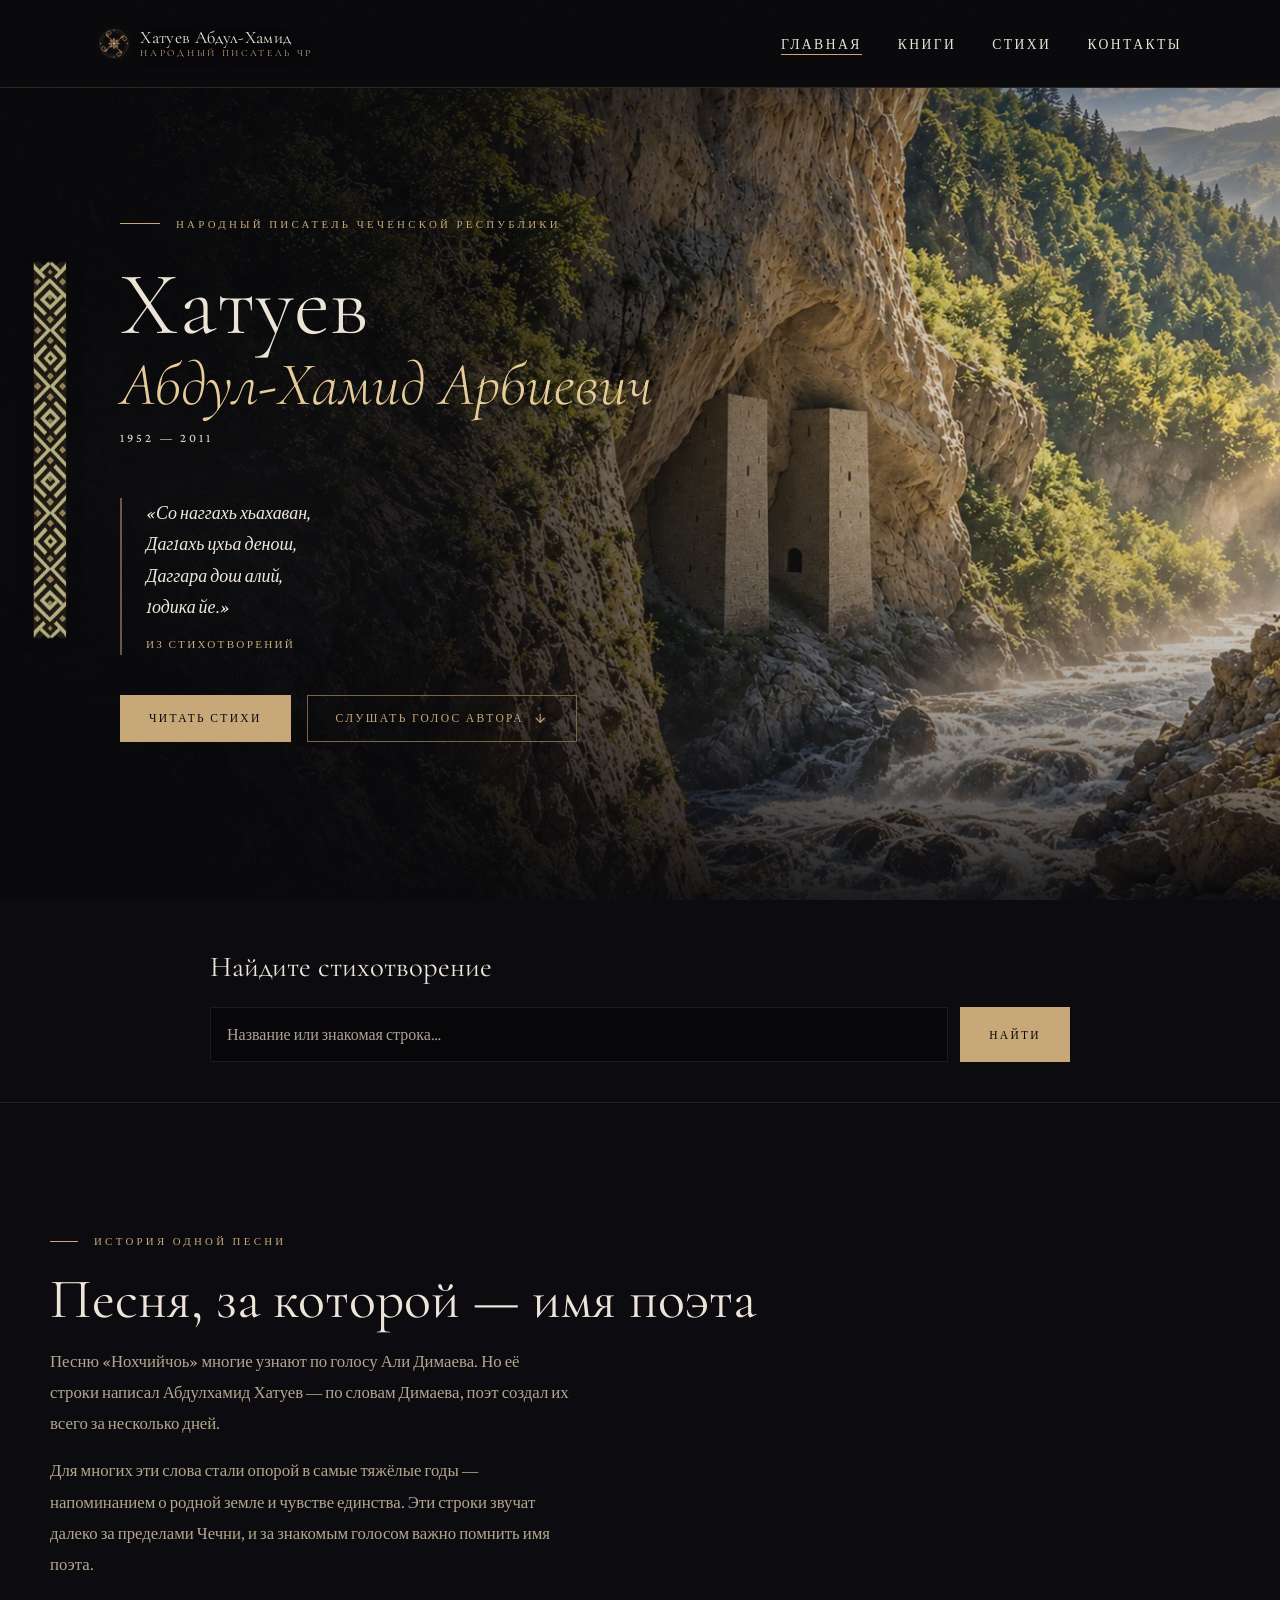
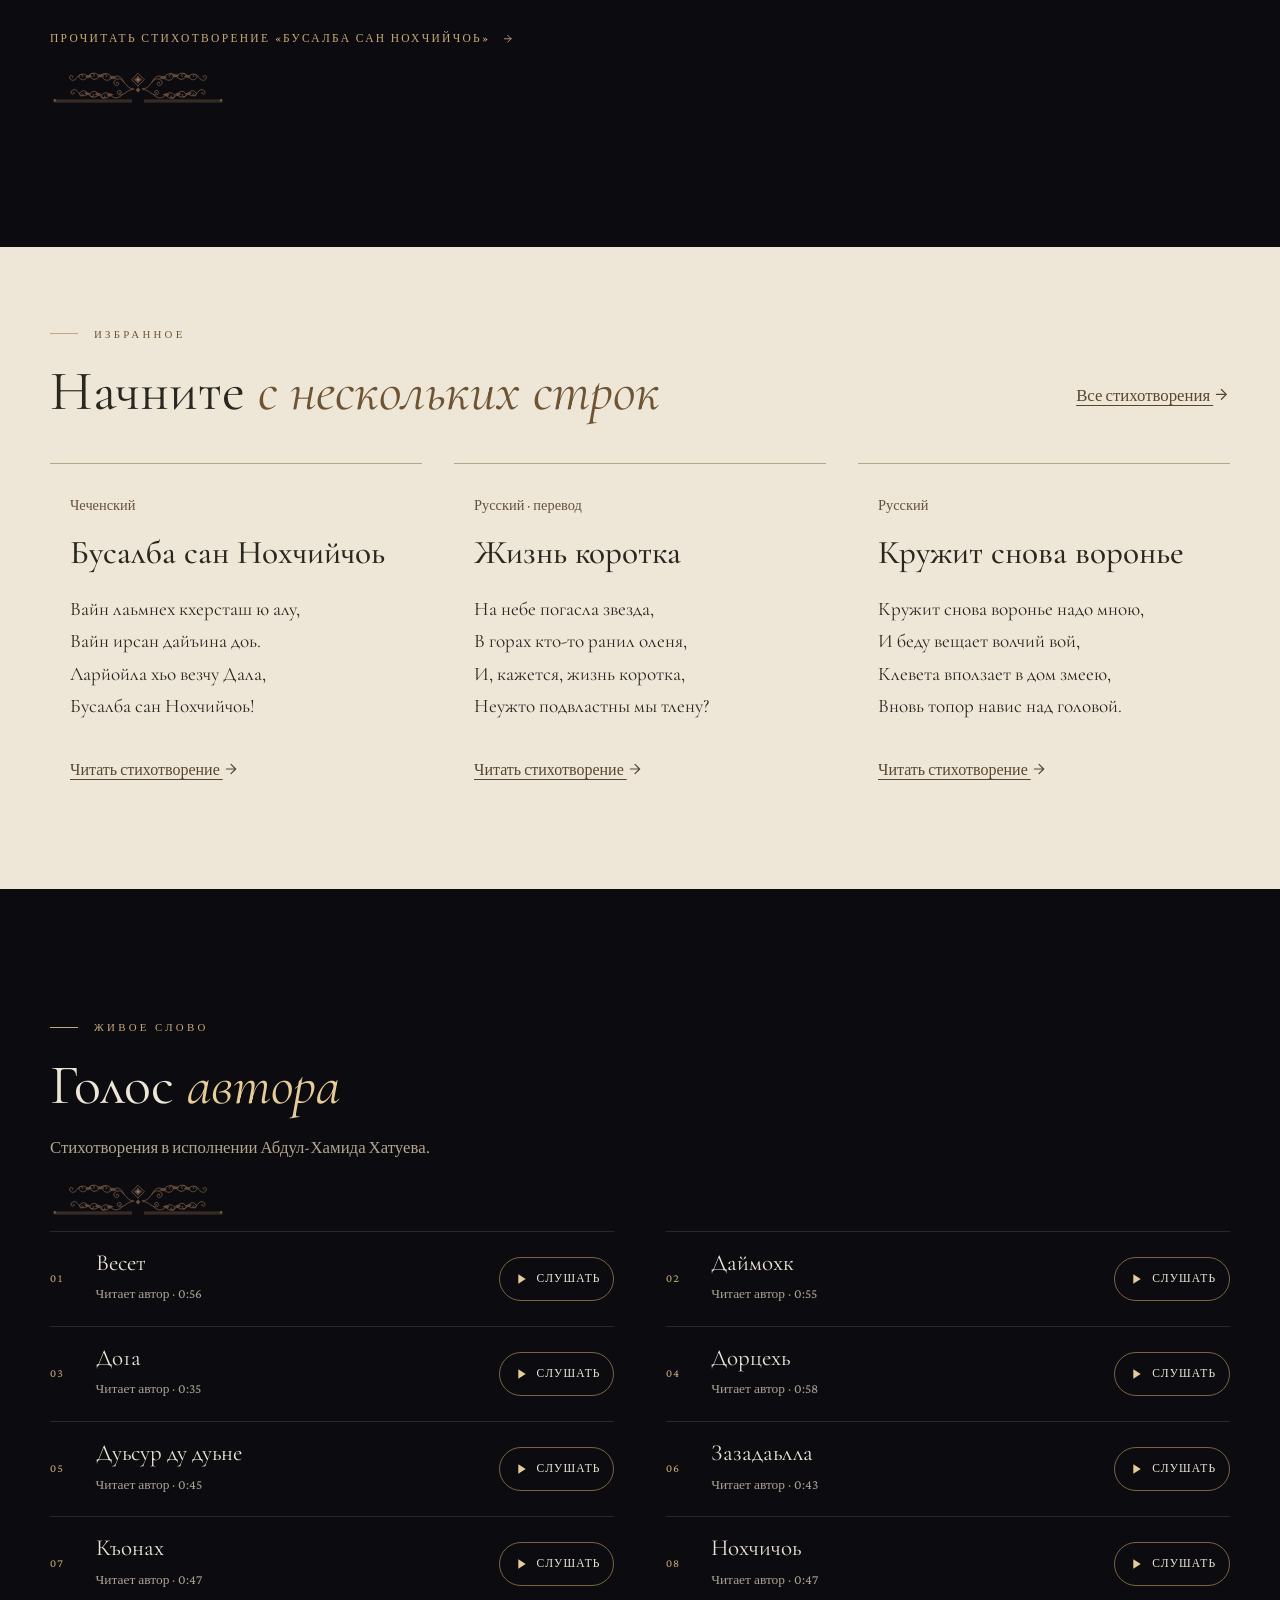
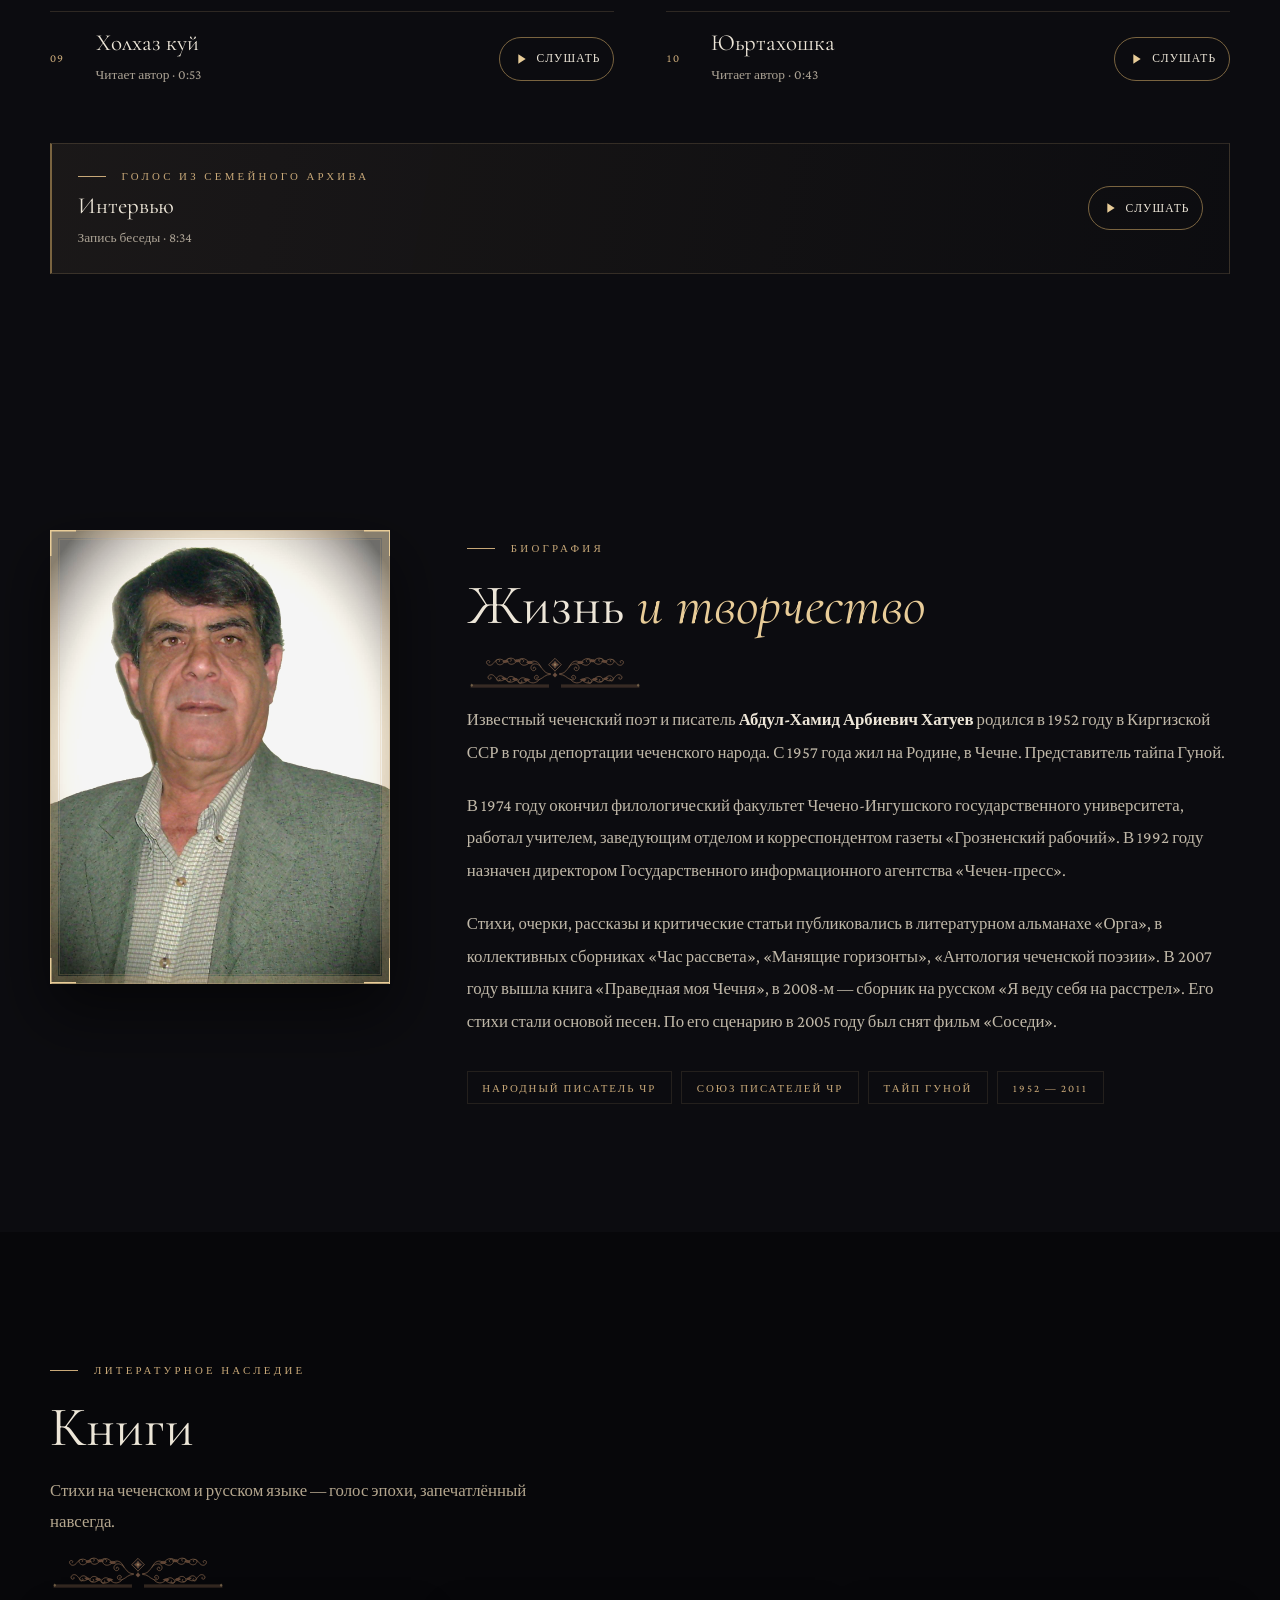
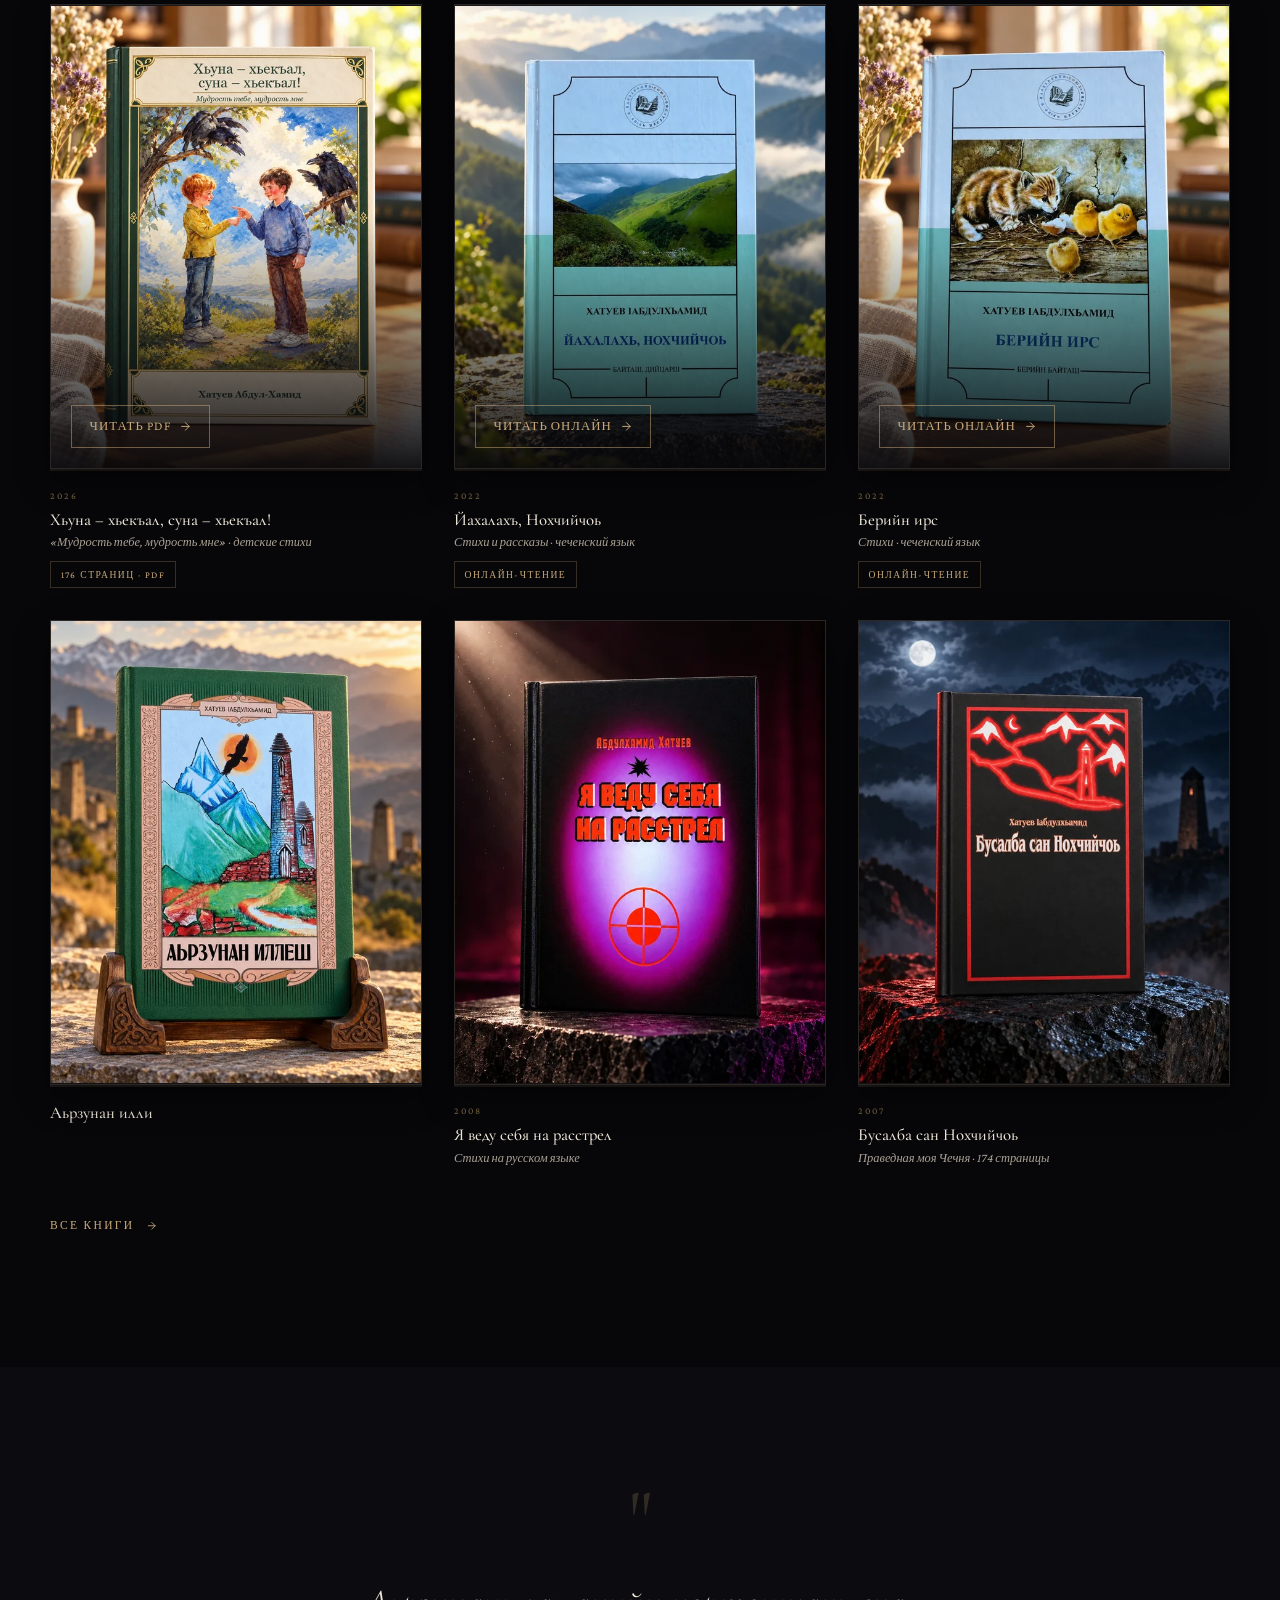
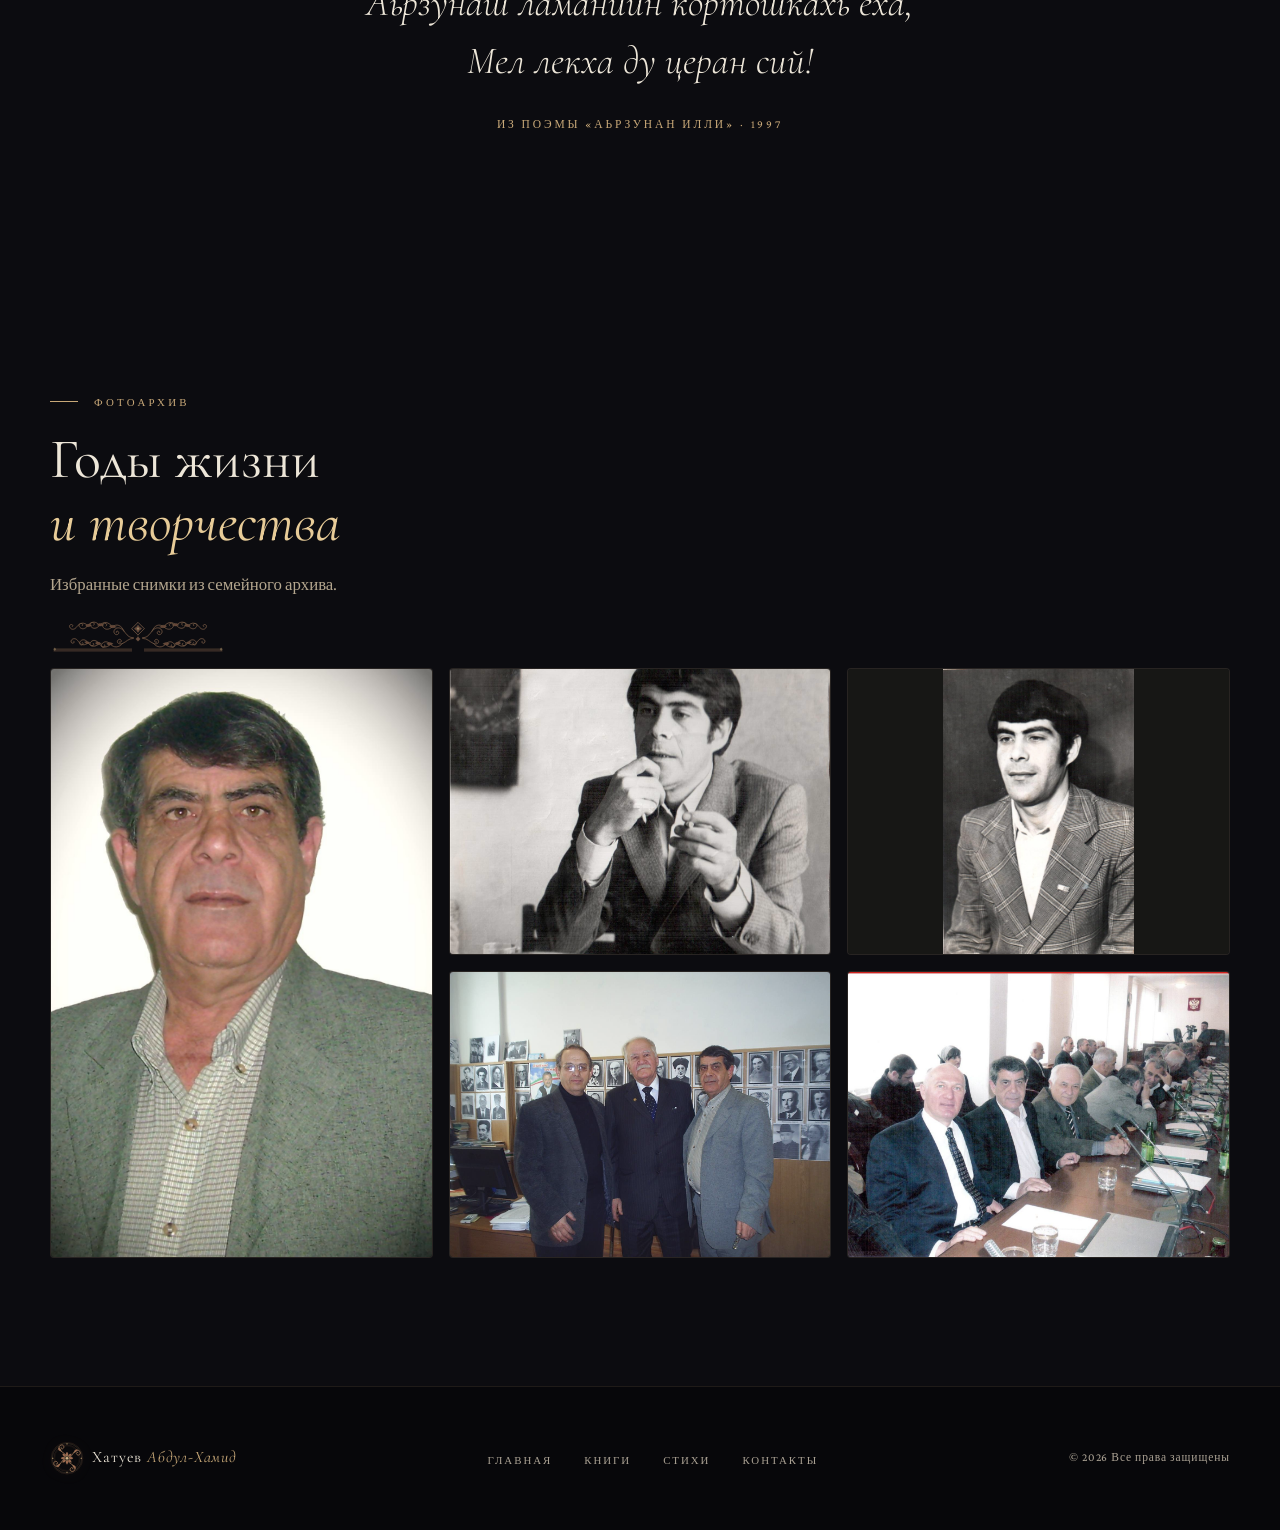
==== index.html @ e6161159 "Increase home ornament height on phones" ====
<!DOCTYPE html>
<html lang="ru">
<head>
  <meta charset="UTF-8">
  <meta name="viewport" content="width=device-width, initial-scale=1.0">
  <script>
    (() => {
      const isIOS = /iPhone|iPad|iPod/.test(navigator.userAgent)
        || (navigator.platform === 'MacIntel' && navigator.maxTouchPoints > 1);
      const isStandalone = navigator.standalone === true
        || window.matchMedia('(display-mode: standalone)').matches;
      document.querySelector('meta[name="viewport"]').setAttribute(
        'content',
        `width=device-width, initial-scale=1.0, viewport-fit=${isIOS && !isStandalone ? 'contain' : 'cover'}`
      );
    })();
  </script>
  <meta name="theme-color" content="#07070A">
  <meta name="apple-mobile-web-app-capable" content="yes">
  <meta name="apple-mobile-web-app-title" content="Хатуев">
  <meta name="apple-mobile-web-app-status-bar-style" content="black-translucent">
  <link rel="manifest" href="manifest.webmanifest">
  <link rel="icon" type="image/png" sizes="192x192" href="images/icons/pwa-book-towers-192.png">
  <link rel="apple-touch-icon" sizes="180x180" href="images/icons/apple-touch-book-towers-180.png">
  <meta name="description" content="Хатуев Абдул-Хамид Арбиевич — Народный писатель Чеченской Республики, поэт, 1952–2011">
  <title>Хатуев Абдул-Хамид Арбиевич — Народный писатель ЧР</title>
  <link rel="preconnect" href="https://fonts.googleapis.com">
  <link rel="preconnect" href="https://fonts.gstatic.com" crossorigin>
  <link href="https://fonts.googleapis.com/css2?family=Cormorant+Garamond:ital,wght@0,300;0,400;0,500;0,600;1,300;1,400;1,500&family=Crimson+Pro:ital,wght@0,400;0,500;0,600;1,400;1,500&display=swap" rel="stylesheet">
  <link rel="stylesheet" href="css/style-v38.css">
  <link rel="preload" as="image" href="images/ushkaloy-hero-photoreal-20261101.webp" fetchpriority="high">
</head>
<body>

  <!-- ═══ NAVIGATION ═══ -->
  <nav class="nav" id="nav">
    <div class="nav__inner">
      <a href="index.html" class="nav__logo">
        <span class="nav__logo-name">Хатуев Абдул-Хамид</span>
        <span class="nav__logo-title">Народный писатель ЧР</span>
      </a>
      <ul class="nav__links">
        <li><a href="index.html" class="active">Главная</a></li>
        <li><a href="knigi.html">Книги</a></li>
        <li><a href="stikhi.html">Стихи</a></li>
        <li><a href="kontakty.html">Контакты</a></li>
      </ul>
      <button class="nav__hamburger" aria-label="Меню" aria-expanded="false" aria-controls="nav-drawer">
        <span></span><span></span><span></span>
      </button>
    </div>
  </nav>

  <!-- Mobile drawer -->
  <div class="nav__drawer" id="nav-drawer" aria-hidden="true" inert>
    <ul>
      <li><a href="index.html">Главная</a></li>
      <li><a href="knigi.html">Книги</a></li>
      <li><a href="stikhi.html">Стихи</a></li>
      <li><a href="kontakty.html">Контакты</a></li>
    </ul>
  </div>

  <!-- ═══ HERO ═══ -->
  <section class="hero">
    <div class="hero__bg" aria-hidden="true">
      <div class="hero-photo"></div>
      <div class="hero-mist hero-mist--far"></div>
      <div class="hero-mist hero-mist--near"></div>
      <div class="hero-glow"></div>
    </div>
    <img class="hero-ornament" src="images/ornaments/chechen-woven-border.webp?v=1" alt="" aria-hidden="true">
    <div class="hero__overlay"></div>
    <div class="hero__content">
      <div class="hero__eyebrow">Народный писатель Чеченской Республики</div>
      <h1 class="hero__name">
        Хатуев<br>
        <span class="hero__name-sub">Абдул-Хамид Арбиевич</span>
      </h1>
      <p class="hero__dates">1952 — 2011</p>
      <blockquote class="hero__quote">
        «Со наггахь хьахаван,<br>
        Даг1ахь цхьа денош,<br>
        Даггара дош алий,<br>
        1одика йе.»
        <span class="hero__quote-attr">Из стихотворений</span>
      </blockquote>
      <div class="hero__cta">
        <a href="stikhi.html" class="btn btn--gold">Читать стихи</a>
        <a href="#voice" class="btn btn--outline">Слушать голос автора
          <svg class="ui-icon ui-icon--arrow-down" viewBox="0 0 24 24" aria-hidden="true" focusable="false"><path d="M12 5v14m-7-7 7 7 7-7"/></svg>
        </a>
      </div>
    </div>
  </section>

  <section class="archive-search" aria-label="Поиск стихотворений">
    <div class="container">
      <label for="home-poem-search">Найдите стихотворение</label>
      <form action="stikhi.html" method="get">
        <input id="home-poem-search" name="q" type="search" placeholder="Название или знакомая строка…" aria-label="Название или строка стихотворения" required>
        <button class="btn btn--gold" type="submit">Найти</button>
      </form>
    </div>
  </section>

  <section class="section section--alt" aria-labelledby="poem-story-heading">
    <div class="container">
      <div class="section-header">
        <div class="eyebrow">История одной песни</div>
        <h2 class="h2" id="poem-story-heading">Песня, за которой — имя поэта</h2>
        <p class="lead">Песню «Нохчийчоь» многие узнают по голосу Али Димаева. Но её строки написал Абдулхамид Хатуев — по словам Димаева, поэт создал их всего за несколько дней.</p>
        <p class="lead">Для многих эти слова стали опорой в самые тяжёлые годы — напоминанием о родной земле и чувстве единства. Эти строки звучат далеко за пределами Чечни, и за знакомым голосом важно помнить имя поэта.</p>
        <a href="stikhi.html#poem-1" class="view-all">Прочитать стихотворение «Бусалба сан Нохчийчоь»
          <svg class="ui-icon ui-icon--arrow" viewBox="0 0 24 24" aria-hidden="true" focusable="false"><path d="M5 12h14m-7-7 7 7-7 7"/></svg>
        </a>
      </div>
    </div>
  </section>

  <section class="selected-poems" aria-labelledby="selected-poems-heading">
    <div class="container">
      <div class="selected-poems__heading">
        <div><div class="eyebrow">Избранное</div><h2 class="h2" id="selected-poems-heading">Начните <em>с нескольких строк</em></h2></div>
        <a href="stikhi.html" class="selected-poems__all">Все стихотворения
          <svg class="ui-icon ui-icon--arrow" viewBox="0 0 24 24" aria-hidden="true" focusable="false"><path d="M5 12h14m-7-7 7 7-7 7"/></svg>
        </a>
      </div>
      <div class="selected-poems__grid">
      <a class="selected-poem" href="stikhi.html#poem-1">
        <span class="selected-poem__language">Чеченский</span>
        <h3>Бусалба сан Нохчийчоь</h3>
        <p>Вайн лаьмнех кхерсташ ю алу,<br>
          Вайн ирсан дайъина доь.<br>
          Ларйойла хьо везчу Дала,<br>
          Бусалба сан Нохчийчоь!</p>
        <span class="selected-poem__read">Читать стихотворение
          <svg class="ui-icon ui-icon--arrow" viewBox="0 0 24 24" aria-hidden="true" focusable="false"><path d="M5 12h14m-7-7 7 7-7 7"/></svg>
        </span>
      </a>
      <a class="selected-poem" href="stikhi.html#poem-25">
        <span class="selected-poem__language">Русский · перевод</span>
        <h3>Жизнь коротка</h3>
        <p>На небе погасла звезда,<br>
          В горах кто-то ранил оленя,<br>
          И, кажется, жизнь коротка,<br>
          Неужто подвластны мы тлену?</p>
        <span class="selected-poem__read">Читать стихотворение
          <svg class="ui-icon ui-icon--arrow" viewBox="0 0 24 24" aria-hidden="true" focusable="false"><path d="M5 12h14m-7-7 7 7-7 7"/></svg>
        </span>
      </a>
      <a class="selected-poem" href="stikhi.html#poem-64">
        <span class="selected-poem__language">Русский</span>
        <h3>Кружит снова воронье</h3>
        <p>Кружит снова воронье надо мною,<br>
          И беду вещает волчий вой,<br>
          Клевета вползает в дом змеею,<br>
          Вновь топор навис над головой.</p>
        <span class="selected-poem__read">Читать стихотворение
          <svg class="ui-icon ui-icon--arrow" viewBox="0 0 24 24" aria-hidden="true" focusable="false"><path d="M5 12h14m-7-7 7 7-7 7"/></svg>
        </span>
      </a>
      </div>
    </div>
  </section>

  <section class="voice-archive section section--alt" id="voice" aria-labelledby="voice-heading">
    <div class="container">
      <div class="section-header voice-archive__heading reveal">
        <div class="eyebrow">Живое слово</div>
        <h2 class="h2" id="voice-heading">Голос <em>автора</em></h2>
        <p class="lead">Стихотворения в исполнении Абдул-Хамида Хатуева.</p>
      </div>

      <ol class="voice-tracks" aria-label="Записи стихотворений">
        <li class="voice-track reveal">
          <span class="voice-track__number" aria-hidden="true">01</span>
          <div class="voice-track__info"><h3>Весет</h3><p>Читает автор · 0:56</p></div>
          <button class="voice-play" type="button" data-voice-play data-audio-src="audio/poems/veset.mp3" data-audio-title="Весет" aria-label="Слушать стихотворение «Весет»" aria-pressed="false"><span class="voice-play__icon" aria-hidden="true"><svg class="voice-play__svg" viewBox="0 0 24 24" focusable="false"><path d="M8 5v14l11-7z"/></svg></span><span class="voice-play__label">Слушать</span></button>
        </li>
        <li class="voice-track reveal">
          <span class="voice-track__number" aria-hidden="true">02</span>
          <div class="voice-track__info"><h3>Даймохк</h3><p>Читает автор · 0:55</p></div>
          <button class="voice-play" type="button" data-voice-play data-audio-src="audio/poems/daymokhk.mp3" data-audio-title="Даймохк" aria-label="Слушать стихотворение «Даймохк»" aria-pressed="false"><span class="voice-play__icon" aria-hidden="true"><svg class="voice-play__svg" viewBox="0 0 24 24" focusable="false"><path d="M8 5v14l11-7z"/></svg></span><span class="voice-play__label">Слушать</span></button>
        </li>
        <li class="voice-track reveal">
          <span class="voice-track__number" aria-hidden="true">03</span>
          <div class="voice-track__info"><h3>До1а</h3><p>Читает автор · 0:35</p></div>
          <button class="voice-play" type="button" data-voice-play data-audio-src="audio/poems/doa.mp3" data-audio-title="До1а" aria-label="Слушать стихотворение «До1а»" aria-pressed="false"><span class="voice-play__icon" aria-hidden="true"><svg class="voice-play__svg" viewBox="0 0 24 24" focusable="false"><path d="M8 5v14l11-7z"/></svg></span><span class="voice-play__label">Слушать</span></button>
        </li>
        <li class="voice-track reveal">
          <span class="voice-track__number" aria-hidden="true">04</span>
          <div class="voice-track__info"><h3>Дорцехь</h3><p>Читает автор · 0:58</p></div>
          <button class="voice-play" type="button" data-voice-play data-audio-src="audio/poems/dortsekh.mp3" data-audio-title="Дорцехь" aria-label="Слушать стихотворение «Дорцехь»" aria-pressed="false"><span class="voice-play__icon" aria-hidden="true"><svg class="voice-play__svg" viewBox="0 0 24 24" focusable="false"><path d="M8 5v14l11-7z"/></svg></span><span class="voice-play__label">Слушать</span></button>
        </li>
        <li class="voice-track reveal">
          <span class="voice-track__number" aria-hidden="true">05</span>
          <div class="voice-track__info"><h3>Дуьсур ду дуьне</h3><p>Читает автор · 0:45</p></div>
          <button class="voice-play" type="button" data-voice-play data-audio-src="audio/poems/dusur-du-dune.mp3" data-audio-title="Дуьсур ду дуьне" aria-label="Слушать стихотворение «Дуьсур ду дуьне»" aria-pressed="false"><span class="voice-play__icon" aria-hidden="true"><svg class="voice-play__svg" viewBox="0 0 24 24" focusable="false"><path d="M8 5v14l11-7z"/></svg></span><span class="voice-play__label">Слушать</span></button>
        </li>
        <li class="voice-track reveal">
          <span class="voice-track__number" aria-hidden="true">06</span>
          <div class="voice-track__info"><h3>Зазадаьлла</h3><p>Читает автор · 0:43</p></div>
          <button class="voice-play" type="button" data-voice-play data-audio-src="audio/poems/zazadalla.mp3" data-audio-title="Зазадаьлла" aria-label="Слушать стихотворение «Зазадаьлла»" aria-pressed="false"><span class="voice-play__icon" aria-hidden="true"><svg class="voice-play__svg" viewBox="0 0 24 24" focusable="false"><path d="M8 5v14l11-7z"/></svg></span><span class="voice-play__label">Слушать</span></button>
        </li>
        <li class="voice-track reveal">
          <span class="voice-track__number" aria-hidden="true">07</span>
          <div class="voice-track__info"><h3>Къонах</h3><p>Читает автор · 0:47</p></div>
          <button class="voice-play" type="button" data-voice-play data-audio-src="audio/poems/konakh.mp3" data-audio-title="Къонах" aria-label="Слушать стихотворение «Къонах»" aria-pressed="false"><span class="voice-play__icon" aria-hidden="true"><svg class="voice-play__svg" viewBox="0 0 24 24" focusable="false"><path d="M8 5v14l11-7z"/></svg></span><span class="voice-play__label">Слушать</span></button>
        </li>
        <li class="voice-track reveal">
          <span class="voice-track__number" aria-hidden="true">08</span>
          <div class="voice-track__info"><h3>Нохчичоь</h3><p>Читает автор · 0:47</p></div>
          <button class="voice-play" type="button" data-voice-play data-audio-src="audio/poems/nokhchicho.mp3" data-audio-title="Нохчичоь" aria-label="Слушать стихотворение «Нохчичоь»" aria-pressed="false"><span class="voice-play__icon" aria-hidden="true"><svg class="voice-play__svg" viewBox="0 0 24 24" focusable="false"><path d="M8 5v14l11-7z"/></svg></span><span class="voice-play__label">Слушать</span></button>
        </li>
        <li class="voice-track reveal">
          <span class="voice-track__number" aria-hidden="true">09</span>
          <div class="voice-track__info"><h3>Холхаз куй</h3><p>Читает автор · 0:53</p></div>
          <button class="voice-play" type="button" data-voice-play data-audio-src="audio/poems/kholkhaz-kuy.mp3" data-audio-title="Холхаз куй" aria-label="Слушать стихотворение «Холхаз куй»" aria-pressed="false"><span class="voice-play__icon" aria-hidden="true"><svg class="voice-play__svg" viewBox="0 0 24 24" focusable="false"><path d="M8 5v14l11-7z"/></svg></span><span class="voice-play__label">Слушать</span></button>
        </li>
        <li class="voice-track reveal">
          <span class="voice-track__number" aria-hidden="true">10</span>
          <div class="voice-track__info"><h3>Юьртахошка</h3><p>Читает автор · 0:43</p></div>
          <button class="voice-play" type="button" data-voice-play data-audio-src="audio/poems/yurtakhoshka.mp3" data-audio-title="Юьртахошка" aria-label="Слушать стихотворение «Юьртахошка»" aria-pressed="false"><span class="voice-play__icon" aria-hidden="true"><svg class="voice-play__svg" viewBox="0 0 24 24" focusable="false"><path d="M8 5v14l11-7z"/></svg></span><span class="voice-play__label">Слушать</span></button>
        </li>
      </ol>

      <article class="voice-interview reveal">
        <div class="voice-interview__copy">
          <div class="eyebrow">Голос из семейного архива</div>
          <h3>Интервью</h3>
          <p>Запись беседы · 8:34</p>
        </div>
        <button class="voice-play" type="button" data-voice-play data-audio-src="audio/interview.mp3" data-audio-title="Интервью" aria-label="Слушать интервью" aria-pressed="false"><span class="voice-play__icon" aria-hidden="true"><svg class="voice-play__svg" viewBox="0 0 24 24" focusable="false"><path d="M8 5v14l11-7z"/></svg></span><span class="voice-play__label">Слушать</span></button>
      </article>
    </div>
  </section>

  <!-- ═══ BIOGRAPHY ═══ -->
  <section class="section section--alt" id="bio">
    <div class="container">
      <div class="bio__grid">

        <!-- Portrait -->
        <div class="bio__portrait-wrap reveal">
          <img
            src="images/portrait-official.jpg?v=5"
            alt="Хатуев Абдул-Хамид Арбиевич"
            class="bio__portrait"
            loading="eager"
          >
          <div class="bio__frame"></div>
        </div>

        <!-- Text -->
        <div class="bio__text-col">
          <div class="section-header reveal">
            <div class="eyebrow">Биография</div>
            <h2 class="h2">Жизнь <em>и творчество</em></h2>
          </div>
          <p class="bio__body reveal">
            Известный чеченский поэт и писатель <strong style="color:var(--cream)">Абдул-Хамид Арбиевич Хатуев</strong> родился в 1952 году в Киргизской ССР в годы депортации чеченского народа. С 1957 года жил на Родине, в Чечне. Представитель тайпа Гуной.
          </p>
          <p class="bio__body reveal">
            В 1974 году окончил филологический факультет Чечено-Ингушского государственного университета, работал учителем, заведующим отделом и корреспондентом газеты «Грозненский рабочий». В 1992 году назначен директором Государственного информационного агентства «Чечен-пресс».
          </p>
          <p class="bio__body reveal">
            Стихи, очерки, рассказы и критические статьи публиковались в литературном альманахе «Орга», в коллективных сборниках «Час рассвета», «Манящие горизонты», «Антология чеченской поэзии». В 2007 году вышла книга «Праведная моя Чечня», в 2008-м — сборник на русском «Я веду себя на расстрел». Его стихи стали основой песен. По его сценарию в 2005 году был снят фильм «Соседи».
          </p>
          <div class="bio__badges reveal">
            <span class="badge">Народный писатель ЧР</span>
            <span class="badge">Союз писателей ЧР</span>
            <span class="badge">Тайп Гуной</span>
            <span class="badge">1952 — 2011</span>
          </div>
</div>

      </div>
    </div>
  </section>

  <!-- ═══ FEATURED BOOKS ═══ -->
  <section class="section" id="books">
    <div class="container">
      <div class="section-header reveal">
        <div class="eyebrow">Литературное наследие</div>
        <h2 class="h2">Книги</h2>
        <p class="lead">Стихи на чеченском и русском языке — голос эпохи, запечатлённый навсегда.</p>
      </div>

      <div class="books-grid books-grid--6">

        <div class="book-card">
          <div class="book-card__cover-wrap">
            <img src="images/covers/mudrost-tebe-mudrost-mne.webp" alt="Обложка книги «Хьуна – хьекъал, суна – хьекъал!» — «Мудрость тебе, мудрость мне»" class="book-card__img" width="600" height="750" loading="lazy" decoding="async">
            <div class="book-card__sheen"></div>
            <div class="book-card__action">
              <a href="files/mudrost-tebe-mudrost-mne-2026.pdf" class="book-card__read" target="_blank" rel="noopener">
                Читать PDF <svg class="ui-icon ui-icon--arrow" viewBox="0 0 24 24" aria-hidden="true" focusable="false"><path d="M5 12h14m-7-7 7 7-7 7"/></svg>
              </a>
            </div>
          </div>
          <div class="book-card__info">
            <div class="book-card__num">2026</div>
            <div class="book-card__title">Хьуна – хьекъал, суна – хьекъал!</div>
            <div class="book-card__sub">«Мудрость тебе, мудрость мне» · детские стихи</div>
            <span class="book-card__status book-card__status--available">176 страниц · PDF</span>
          </div>
        </div>

        <div class="book-card">
          <div class="book-card__cover-wrap">
            <img src="images/covers/yahalah.webp?v=2" alt="Фотография обложки книги «Йахалахъ, Нохчийчоь»" class="book-card__img" width="600" height="750" loading="lazy" decoding="async">
            <div class="book-card__sheen"></div>
            <div class="book-card__action">
              <a href="reader.html?book=1" class="book-card__read">
                Читать онлайн <svg class="ui-icon ui-icon--arrow" viewBox="0 0 24 24" aria-hidden="true" focusable="false"><path d="M5 12h14m-7-7 7 7-7 7"/></svg>
              </a>
            </div>
          </div>
          <div class="book-card__info">
            <div class="book-card__num">2022</div>
            <div class="book-card__title">Йахалахъ, Нохчийчоь</div>
            <div class="book-card__sub">Стихи и рассказы · чеченский язык</div>
            <span class="book-card__status book-card__status--available">Онлайн-чтение</span>
          </div>
        </div>

        <div class="book-card">
          <div class="book-card__cover-wrap">
            <img src="images/covers/beriin.webp?v=2" alt="Фотография обложки книги «Берийн ирс»" class="book-card__img" width="600" height="750" loading="lazy" decoding="async">
            <div class="book-card__sheen"></div>
            <div class="book-card__action">
              <a href="reader.html?book=2" class="book-card__read">
                Читать онлайн <svg class="ui-icon ui-icon--arrow" viewBox="0 0 24 24" aria-hidden="true" focusable="false"><path d="M5 12h14m-7-7 7 7-7 7"/></svg>
              </a>
            </div>
          </div>
          <div class="book-card__info">
            <div class="book-card__num">2022</div>
            <div class="book-card__title">Берийн ирс</div>
            <div class="book-card__sub">Стихи · чеченский язык</div>
            <span class="book-card__status book-card__status--available">Онлайн-чтение</span>
          </div>
        </div>

        <div class="book-card">
          <div class="book-card__cover-wrap">
            <img src="images/covers/arzunan.webp?v=2" alt="Фотография обложки книги «Аьрзунан илли»" class="book-card__img" width="600" height="750" loading="lazy" decoding="async">
            <div class="book-card__sheen"></div>
          </div>
          <div class="book-card__info">
            <div class="book-card__title">Аьрзунан илли</div>
          </div>
        </div>

        <div class="book-card">
          <div class="book-card__cover-wrap">
            <img src="images/covers/rasstrel.webp?v=2" alt="Фотография обложки книги «Я веду себя на расстрел»" class="book-card__img" width="600" height="750" loading="lazy" decoding="async">
            <div class="book-card__sheen"></div>
          </div>
          <div class="book-card__info">
            <div class="book-card__num">2008</div>
            <div class="book-card__title">Я веду себя на расстрел</div>
            <div class="book-card__sub">Стихи на русском языке</div>
          </div>
        </div>

        <div class="book-card">
          <div class="book-card__cover-wrap">
            <img src="images/covers/busulba.webp?v=2" alt="Фотография обложки книги «Бусалба сан Нохчийчоь»" class="book-card__img" width="600" height="750" loading="lazy" decoding="async">
            <div class="book-card__sheen"></div>
          </div>
          <div class="book-card__info">
            <div class="book-card__num">2007</div>
            <div class="book-card__title">Бусалба сан Нохчийчоь</div>
            <div class="book-card__sub">Праведная моя Чечня · 174 страницы</div>
          </div>
        </div>

      </div>

      <a href="knigi.html" class="view-all reveal">Все книги
        <svg class="ui-icon ui-icon--arrow" viewBox="0 0 24 24" aria-hidden="true" focusable="false"><path d="M5 12h14m-7-7 7 7-7 7"/></svg>
      </a>
    </div>
  </section>

  <!-- ═══ PULLQUOTE ═══ -->
  <section class="section--alt">
    <div class="pullquote reveal">
      <span class="pullquote__mark">"</span>
      <blockquote class="pullquote__text">
        Аьрзунаш ламанийн кортошкахь еха,<br>
        Мел лекха ду церан сий!
      </blockquote>
      <div class="pullquote__attr">Из поэмы «Аьрзунан илли» · 1997</div>
    </div>
  </section>

<!-- ═══ PHOTO GALLERY ═══ -->
  <section class="section section--alt" id="gallery">
    <div class="container">
      <div class="section-header reveal">
        <div class="eyebrow">Фотоархив</div>
        <h2 class="h2">Годы жизни<br><em>и творчества</em></h2>
        <p class="lead">Избранные снимки из семейного архива.</p>
      </div>
      <div class="gallery-grid reveal">
        <figure class="gallery-item gallery-item--portrait">
          <img src="images/portrait-official.jpg" alt="Официальный портрет" loading="lazy">
          <figcaption>Официальный портрет</figcaption>
        </figure>
        <figure class="gallery-item">
          <img src="images/portrait-bw.jpg" alt="Молодые годы" loading="lazy">
          <figcaption>Молодые годы</figcaption>
        </figure>
        <figure class="gallery-item gallery-item--uncropped">
          <img src="images/portrait-young.jpg" alt="Ранний период" loading="lazy">
          <figcaption>Начало творческого пути</figcaption>
        </figure>
        <figure class="gallery-item">
          <img src="images/portrait-writers.jpg" alt="Союз писателей" loading="lazy">
          <figcaption>В Союзе писателей</figcaption>
        </figure>
        <figure class="gallery-item">
          <img src="images/portrait-conference.jpg" alt="На официальном мероприятии" loading="lazy">
          <figcaption>Общественная деятельность</figcaption>
        </figure>
      </div>
    </div>
  </section>

  <!-- ═══ FOOTER ═══ -->
  <footer class="footer">
    <div class="footer__inner">
      <div class="footer__logo">
        Хатуев <span>Абдул-Хамид</span>
      </div>
      <ul class="footer__nav">
        <li><a href="index.html">Главная</a></li>
        <li><a href="knigi.html">Книги</a></li>
        <li><a href="stikhi.html">Стихи</a></li>
        <li><a href="kontakty.html">Контакты</a></li>
      </ul>
      <p class="footer__copy">© 2026 Все права защищены</p>
</div>
  </footer>

  <script src="js/main.js?v=21"></script>
  <script src="js/pwa.js?v=1"></script>
</body>
</html>
---- css/style-v38.css ----
@import url('https://fonts.googleapis.com/css2?family=Cormorant+Garamond:ital,wght@0,300;0,400;0,500;0,600;1,300;1,400;1,500&family=Crimson+Pro:ital,wght@0,400;0,500;0,600;1,400;1,500&display=swap');

/* ═══════════════════════════════════════════
   DESIGN TOKENS
═══════════════════════════════════════════ */
:root {
  --bg:            #07070A;
  --bg-surface:    #0C0C10;
  --bg-card:       #111116;
  --bg-hover:      #17171E;
  --gold:          #C8A878;
  --gold-bright:   #E8CC98;
  --gold-dim:      #7A6440;
  --gold-line:     rgba(200,168,120,0.18);
  --cream:         #EDE6D8;
  --text:          #C0B8A8;
  --muted:         #706860;
  --border:        rgba(200,168,120,0.12);
  --ff-display:    'Cormorant Garamond', Georgia, serif;
  --ff-body:       'Crimson Pro', Georgia, serif;
  --ease:          cubic-bezier(0.16, 1, 0.3, 1);
  --nav-h:         88px;
  --safe-top:      0px;
  --nav-total-h:   calc(var(--nav-h) + var(--safe-top));
  --max-w:         1180px;
  --gap-section:   clamp(5rem, 10vw, 9rem);
  --px:            clamp(1.25rem, 5vw, 3rem);
}
@supports (padding-top: constant(safe-area-inset-top)) {
  :root { --safe-top: constant(safe-area-inset-top); }
}
@supports (padding-top: env(safe-area-inset-top)) {
  :root { --safe-top: env(safe-area-inset-top, 0px); }
}

/* ═══════════════════════════════════════════
   RESET & BASE
═══════════════════════════════════════════ */
*, *::before, *::after { box-sizing: border-box; margin: 0; padding: 0; }
html {
  background-color: var(--bg);
  scroll-behavior: smooth;
  scroll-padding-top: var(--nav-total-h);
}
body {
  background: var(--bg);
  color: var(--text);
  font-family: var(--ff-body);
  font-size: clamp(1.05rem, 1.2vw, 1.125rem);
  line-height: 1.85;
  overflow-x: hidden;
  -webkit-font-smoothing: antialiased;
  -moz-osx-font-smoothing: grayscale;
}
html.ios26-safari-scroll-locked {
  height: 100%;
  overflow: hidden;
  background: #000;
}
html.ios26-safari-scroll-locked body {
  height: 100%;
  overflow: hidden;
  overscroll-behavior: none;
  background: #000;
}
.ios26-page-scroll {
  position: fixed;
  inset: 0;
  z-index: 0;
  overflow-x: hidden;
  overflow-y: auto;
  overscroll-behavior-y: contain;
  -webkit-overflow-scrolling: touch;
  background: var(--bg);
}
a { color: inherit; text-decoration: none; }
img { display: block; max-width: 100%; }
button { font-family: inherit; cursor: pointer; background: none; border: none; }

/* Grain overlay */
body::before {
  content: '';
  position: fixed;
  inset: 0;
  z-index: 9998;
  pointer-events: none;
  opacity: 0.04;
  background-image: url("data:image/svg+xml,%3Csvg xmlns='http://www.w3.org/2000/svg' width='200' height='200'%3E%3Cfilter id='n'%3E%3CfeTurbulence type='fractalNoise' baseFrequency='0.9' numOctaves='4' stitchTiles='stitch'/%3E%3C/filter%3E%3Crect width='200' height='200' filter='url(%23n)'/%3E%3C/svg%3E");
}

/* ═══════════════════════════════════════════
   NAVIGATION
═══════════════════════════════════════════ */
.nav {
  position: fixed;
  top: 0; left: 0; right: 0;
  height: var(--nav-total-h);
  padding-top: var(--safe-top);
  z-index: 1000;
  background: var(--bg);
  border-bottom: 1px solid rgba(200,168,120,0.18);
  transition: background 0.5s var(--ease), border-color 0.5s;
}
.nav.scrolled {
  background: var(--bg);
  border-bottom-color: var(--border);
}
.nav__inner {
  max-width: var(--max-w);
  margin: 0 auto;
  padding: 0 var(--px);
  height: 100%;
  display: flex;
  align-items: center;
  justify-content: space-between;
  gap: 2rem;
}
.nav__logo {
  font-family: var(--ff-display);
  font-weight: 400;
  color: var(--cream);
  display: flex;
  flex-direction: column;
  line-height: 1.15;
  letter-spacing: 0.02em;
  text-shadow: 0 1px 12px rgba(0,0,0,0.8);
}
.nav__logo-name { font-size: 1.1rem; }
.nav__logo-title {
  font-size: 0.6rem;
  letter-spacing: 0.28em;
  text-transform: uppercase;
  color: var(--gold);
}
.nav__links {
  display: flex;
  align-items: center;
  gap: 2.25rem;
  list-style: none;
}
.nav__links a {
  font-size: 0.85rem;
  letter-spacing: 0.18em;
  text-transform: uppercase;
  color: var(--cream);
  text-shadow: none;
  transition: color 0.25s;
  position: relative;
  padding-bottom: 3px;
}
.nav__links a::after {
  content: '';
  position: absolute;
  bottom: 0; left: 0; right: 100%;
  height: 1px;
  background: var(--gold);
  transition: right 0.35s var(--ease);
}
.nav__links a:hover,
.nav__links a.active { color: var(--cream); }
.nav__links a:hover::after,
.nav__links a.active::after { right: 0; }

/* Hamburger */
.nav__hamburger {
  display: none;
  flex-direction: column;
  justify-content: center;
  gap: 6px;
  padding: 8px;
  color: var(--cream);
  filter: drop-shadow(0 1px 6px rgba(0,0,0,0.8));
}
.nav__hamburger span {
  display: block;
  width: 22px;
  height: 1px;
  background: currentColor;
  transition: transform 0.35s var(--ease), opacity 0.25s;
  transform-origin: center;
}
.nav__hamburger.open span:nth-child(1) { transform: translateY(7px) rotate(45deg); }
.nav__hamburger.open span:nth-child(2) { opacity: 0; transform: scaleX(0); }
.nav__hamburger.open span:nth-child(3) { transform: translateY(-7px) rotate(-45deg); }

/* Mobile overlay menu */
.nav__drawer {
  position: fixed;
  top: var(--nav-total-h); left: 0; right: 0; bottom: 0;
  background: rgba(7,7,10,0.98);
  backdrop-filter: blur(24px);
  display: flex;
  flex-direction: column;
  justify-content: center;
  padding: 3rem var(--px);
  transform: translateX(100%);
  transition: transform 0.5s var(--ease);
  z-index: 999;
  border-top: 1px solid var(--border);
}
.nav__drawer.open { transform: translateX(0); }
.nav__drawer ul { list-style: none; display: flex; flex-direction: column; gap: 2rem; }
.nav__drawer a {
  font-family: var(--ff-display);
  font-size: clamp(2rem, 8vw, 3rem);
  font-weight: 300;
  color: var(--cream);
  letter-spacing: 0.03em;
  transition: color 0.2s;
  display: inline-block;
}
.nav__drawer a:hover { color: var(--gold); }

/* ═══════════════════════════════════════════
   HERO
═══════════════════════════════════════════ */
.hero {
  position: relative;
  min-height: max(720px, 100svh);
  display: flex;
  align-items: center;
  padding-block: calc(var(--nav-total-h) + 2rem) 4rem;
  overflow: hidden;
  isolation: isolate;
}
.hero__bg {
  position: absolute;
  inset: 0;
  pointer-events: none;
  overflow: hidden;
}
.hero-photo {
  position: absolute;
  inset: -1.5%;
  background: url('../images/ushkaloy-hero-photoreal-20261101.webp') 56% 54% / cover no-repeat;
  transform-origin: 56% 54%;
  animation: hero-photo-arrive 1.6s var(--ease) both;
}
@keyframes hero-photo-arrive {
  from { opacity: .55; transform: scale(1.035); }
  to { opacity: 1; transform: scale(1); }
}
.hero-ornament {
  position: absolute;
  z-index: 1;
  pointer-events: none;
}
.hero-mist {
  position: absolute;
  pointer-events: none;
  filter: blur(28px);
}
.hero-mist--far {
  left: -15%;
  top: 28%;
  width: 70%;
  height: 46%;
  background: radial-gradient(ellipse at 40% 60%, rgba(237,230,216,0.16) 0%, transparent 68%);
  animation: hero-mist-a 24s ease-in-out infinite;
}
.hero-mist--near {
  right: -10%;
  bottom: 8%;
  width: 62%;
  height: 42%;
  background: radial-gradient(ellipse at 60% 70%, rgba(200,168,120,0.14) 0%, transparent 70%);
  animation: hero-mist-b 32s ease-in-out infinite;
}
.hero-glow {
  position: absolute;
  right: 6%;
  top: 22%;
  width: 46%;
  height: 48%;
  background: radial-gradient(ellipse at 70% 40%, rgba(232,204,152,0.14) 0%, transparent 62%);
  animation: hero-glow 18s ease-in-out infinite;
  mix-blend-mode: screen;
}
.hero__overlay {
  position: absolute;
  inset: 0;
  pointer-events: none;
  background:
    linear-gradient(to bottom,
      rgba(7,7,10,0.72) 0%,
      rgba(7,7,10,0.28) 12%,
      transparent 28%),
    linear-gradient(to right,
      rgba(7,7,10,0.96) 0%,
      rgba(7,7,10,0.84) 34%,
      rgba(7,7,10,0.18) 70%,
      rgba(7,7,10,0.04) 100%),
    linear-gradient(to top,
      rgba(7,7,10,0.9) 0%,
      rgba(7,7,10,0.22) 22%,
      transparent 48%);
}

@keyframes hero-mist-a {
  0%, 100% { transform: translate(0, 0); opacity: 0.75; }
  50% { transform: translate(3%, -2%); opacity: .92; }
}
@keyframes hero-mist-b {
  0%, 100% { transform: translate(0, 0); opacity: 0.7; }
  50% { transform: translate(-2.5%, 1.5%); opacity: .9; }
}
@keyframes hero-glow {
  0%, 100% { opacity: 0.7; }
  50% { opacity: 1; }
}

@media (max-width: 860px) {
  .hero__overlay {
    background:
      linear-gradient(to right,
        rgba(7,7,10,0.78) 0%,
        rgba(7,7,10,0.42) 60%,
        rgba(7,7,10,0.12) 100%),
      linear-gradient(to bottom,
        rgba(7,7,10,0.78) 0%,
        rgba(7,7,10,0.3) 14%,
        transparent 32%),
      linear-gradient(to top,
        rgba(7,7,10,0.97) 0%,
        rgba(7,7,10,0.78) 36%,
        rgba(7,7,10,0.16) 62%,
        rgba(7,7,10,0.2) 100%);
  }
}

@media (prefers-reduced-motion: reduce) {
  .hero-photo,
  .hero-mist--far,
  .hero-mist--near,
  .hero-glow,
  .hero__eyebrow,
  .hero__name,
  .hero__dates,
  .hero__quote,
  .hero__cta {
    animation: none !important;
  }
  .hero-photo { opacity: 1; transform: none; }
  .hero__eyebrow, .hero__name, .hero__dates, .hero__quote, .hero__cta { opacity: 1; transform: none; }
}

.hero__content {
  position: relative;
  z-index: 2;
  max-width: 820px;
  margin: 0;
  padding: 0 clamp(1.5rem, 5.2vw, 6.25rem);
  width: 100%;
}
.hero__eyebrow {
  display: flex;
  align-items: center;
  gap: 1rem;
  font-size: 0.68rem;
  letter-spacing: 0.3em;
  text-transform: uppercase;
  color: var(--gold);
  margin-bottom: 1.5rem;
  opacity: 0;
  transform: translateY(20px);
  animation: slideUp 0.9s 0.2s var(--ease) forwards;
}
.hero__eyebrow::before {
  content: '';
  width: 40px;
  height: 1px;
  background: var(--gold);
  flex-shrink: 0;
  transform: scaleX(0);
  transform-origin: left center;
  animation: hero-rule-in .65s .72s var(--ease) forwards;
}
@keyframes hero-rule-in { to { transform: scaleX(1); } }
.hero__name-sub {
  opacity: 0;
  transform: translateY(12px);
  animation: hero-subtitle-in .7s .76s var(--ease) forwards;
}
@keyframes hero-subtitle-in {
  to { opacity: 1; transform: translateY(0); }
}
.hero__name {
  font-family: var(--ff-display);
  font-size: clamp(2.8rem, 7vw, 6.5rem);
  font-weight: 300;
  line-height: 1.06;
  color: var(--cream);
  margin-bottom: 0.6rem;
  opacity: 0;
  transform: translateY(35px);
  animation: slideUp 1.1s 0.4s var(--ease) forwards;
}
.hero__name-sub {
  display: block;
  font-style: italic;
  font-weight: 300;
  color: var(--gold-bright);
  font-size: 0.68em;
}
.hero__dates {
  font-size: 0.78rem;
  letter-spacing: 0.25em;
  color: #f3e6d0;
  margin-bottom: 3rem;
  opacity: 0;
  animation: slideUp 0.9s 0.65s var(--ease) forwards;
}
.hero__quote {
  max-width: 440px;
  border-left: 2px solid rgba(200,168,120,0.5);
  padding-left: 1.5rem;
  font-style: italic;
  font-size: clamp(1rem, 1.4vw, 1.15rem);
  color: #f3eadd;
  line-height: 1.75;
  opacity: 0;
  animation: slideUp 0.9s 0.85s var(--ease) forwards;
}
.hero__quote-attr {
  display: block;
  margin-top: 0.75rem;
  font-style: normal;
  font-size: 0.7rem;
  letter-spacing: 0.2em;
  text-transform: uppercase;
  color: var(--gold);
}
.hero__cta {
  margin-top: 2.5rem;
  display: flex;
  gap: 1rem;
  flex-wrap: wrap;
  opacity: 1;
}
.hero__cta .btn {
  opacity: 0;
  animation: hero-cta-in .7s 1.48s var(--ease) forwards;
}
.hero__cta .btn--outline { animation-delay: 1.62s; }
@keyframes hero-cta-in {
  to { opacity: 1; transform: translateY(0); }
}
.btn {
  display: inline-flex;
  align-items: center;
  gap: 0.6rem;
  padding: 0.75rem 1.75rem;
  font-family: var(--ff-body);
  font-size: 0.72rem;
  letter-spacing: 0.2em;
  text-transform: uppercase;
  transition: all 0.3s var(--ease);
  cursor: pointer;
}
.ui-icon {
  display: inline-block;
  width: 1em;
  height: 1em;
  flex: 0 0 auto;
  vertical-align: -0.15em;
  fill: none;
  stroke: currentColor;
  stroke-width: 1.8;
  stroke-linecap: round;
  stroke-linejoin: round;
}
.ui-icon--arrow-down {
  width: 0.9rem;
  height: 0.9rem;
  transition: transform 0.3s var(--ease);
}
.hero__cta .btn--outline:hover .ui-icon--arrow-down,
.hero__cta .btn--outline:focus-visible .ui-icon--arrow-down {
  transform: translateY(3px);
}
.btn--gold {
  background: var(--gold);
  color: var(--bg);
  border: 1px solid var(--gold);
}
.hero__cta .btn--gold { position: relative; overflow: hidden; }
.hero__cta .btn--gold::after {
  position: absolute;
  inset: -50% auto -50% -42%;
  width: 28%;
  background: linear-gradient(90deg, transparent, rgba(255,255,255,.38), transparent);
  content: '';
  transform: translateX(-180%) skewX(-22deg);
  transition: transform .7s var(--ease);
  pointer-events: none;
}
.hero__cta .btn--gold:hover::after,
.hero__cta .btn--gold:focus-visible::after {
  transform: translateX(650%) skewX(-22deg);
}
.hero__cta .btn:active { transform: translateY(1px) scale(.99); }
.btn--gold:hover {
  background: var(--gold-bright);
  border-color: var(--gold-bright);
}
.btn--outline {
  border: 1px solid var(--gold-dim);
  color: var(--gold);
}
.btn--outline:hover {
  border-color: var(--gold);
  color: var(--cream);
}
.hero__scroll-indicator {
  position: absolute;
  bottom: 2.5rem;
  right: var(--px);
  display: flex;
  flex-direction: column;
  align-items: center;
  gap: 8px;
  opacity: 0;
  animation: fadeIn 1s 1.8s forwards;
}
.hero__scroll-line {
  width: 1px;
  height: 48px;
  background: linear-gradient(to bottom, var(--gold-dim), transparent);
  animation: pulse 2s 2.5s ease-in-out infinite;
}
.hero__scroll-text {
  font-size: 0.58rem;
  letter-spacing: 0.3em;
  text-transform: uppercase;
  color: var(--muted);
  writing-mode: vertical-rl;
}
@media (prefers-reduced-motion: reduce) {
  .hero__eyebrow,
  .hero__eyebrow::before,
  .hero__name,
  .hero__name-sub,
  .hero__dates,
  .hero__quote,
  .hero__cta,
  .hero__cta .btn {
    animation: none !important;
    opacity: 1;
    transform: none;
  }
}
@media (prefers-reduced-motion: reduce) {
  .hero__eyebrow,
  .hero__name,
  .hero__dates,
  .hero__quote,
  .hero__cta {
    animation: none !important;
    opacity: 1;
    transform: none;
  }
}

/* ═══════════════════════════════════════════
   LAYOUT HELPERS
═══════════════════════════════════════════ */
.section { padding: var(--gap-section) var(--px); }
.section--alt { background: var(--bg-surface); }
.container { max-width: var(--max-w); margin: 0 auto; }
.section-header { margin-bottom: clamp(2.5rem, 5vw, 4rem); }
.eyebrow {
  display: flex;
  align-items: center;
  gap: 1rem;
  font-size: 0.68rem;
  letter-spacing: 0.3em;
  text-transform: uppercase;
  color: var(--gold);
  margin-bottom: 1rem;
}
.eyebrow::before {
  content: '';
  width: 28px;
  height: 1px;
  background: var(--gold);
  flex-shrink: 0;
}
.h2 {
  font-family: var(--ff-display);
  font-size: clamp(2.25rem, 4.5vw, 3.5rem);
  font-weight: 400;
  color: var(--cream);
  line-height: 1.12;
}
.h2 em { font-style: italic; color: var(--gold-bright); }
.lead {
  margin-top: 1rem;
  font-size: 1.05rem;
  color: #b4a68e;
  max-width: 520px;
}

/* Gold divider */
.divider {
  width: 60px;
  height: 1px;
  background: var(--gold);
  margin: 2rem 0;
}

/* ═══════════════════════════════════════════
   BIOGRAPHY SECTION
═══════════════════════════════════════════ */
.bio__grid {
  display: grid;
  grid-template-columns: 340px 1fr;
  gap: clamp(3rem, 6vw, 6rem);
  align-items: start;
}
.bio__portrait-wrap {
  position: relative;
  isolation: isolate;
}
.bio__portrait {
  width: 100%;
  aspect-ratio: 3/4;
  object-fit: cover;
  object-position: 50% 10%;
  display: block;
  filter: contrast(1.08) saturate(0.9) brightness(0.96);
  box-shadow: 0 28px 56px rgba(0,0,0,0.55);
}
.bio__frame {
  position: absolute;
  inset: 0;
  border: 1px solid rgba(200,168,120,0.55);
  box-shadow: inset 0 0 0 6px rgba(7,7,10,0.0), inset 0 0 0 7px rgba(200,168,120,0.28);
  pointer-events: none;
  z-index: 1;
}
.bio__frame::before {
  content: '';
  position: absolute;
  inset: 8px;
  border: 1px solid rgba(200,168,120,0.2);
  pointer-events: none;
}
.bio__frame::after {
  content: '';
  position: absolute;
  inset: -1px;
  background:
    linear-gradient(var(--gold-bright), var(--gold-bright)) top left / 26px 1.5px no-repeat,
    linear-gradient(var(--gold-bright), var(--gold-bright)) top left / 1.5px 26px no-repeat,
    linear-gradient(var(--gold-bright), var(--gold-bright)) top right / 26px 1.5px no-repeat,
    linear-gradient(var(--gold-bright), var(--gold-bright)) top right / 1.5px 26px no-repeat,
    linear-gradient(var(--gold-bright), var(--gold-bright)) bottom left / 26px 1.5px no-repeat,
    linear-gradient(var(--gold-bright), var(--gold-bright)) bottom left / 1.5px 26px no-repeat,
    linear-gradient(var(--gold-bright), var(--gold-bright)) bottom right / 26px 1.5px no-repeat,
    linear-gradient(var(--gold-bright), var(--gold-bright)) bottom right / 1.5px 26px no-repeat;
  pointer-events: none;
}
.bio__text-col { padding-top: 0.5rem; }
.bio__body {
  color: var(--text);
  line-height: 1.95;
  margin-bottom: 1.25rem;
}
.bio__badges {
  display: flex;
  flex-wrap: wrap;
  gap: 0.6rem;
  margin-top: 2rem;
}
.badge {
  padding: 0.35rem 0.9rem;
  border: 1px solid var(--border);
  font-size: 0.68rem;
  letter-spacing: 0.18em;
  text-transform: uppercase;
  color: var(--gold);
  white-space: nowrap;
}

/* ═══════════════════════════════════════════
   BOOKS GRID (homepage preview + full page)
═══════════════════════════════════════════ */
.books-grid {
  display: grid;
  grid-template-columns: repeat(auto-fill, minmax(190px, 1fr));
  gap: 2rem;
}
.books-grid--5 {
  grid-template-columns: repeat(5, 1fr);
}
.books-grid--6 {
  grid-template-columns: repeat(3, 1fr);
}
.book-card {
  display: flex;
  flex-direction: column;
}
.book-card__cover-wrap {
  position: relative;
  aspect-ratio: 1122 / 1402;
  overflow: hidden;
  background: var(--bg-card);
  flex-shrink: 0;
  box-shadow:
    0 12px 32px rgba(0,0,0,0.45),
    0 2px 0 rgba(200,168,120,0.12);
  border: 1px solid rgba(200,168,120,0.14);
}
.book-card__img {
  width: 100%;
  height: 100%;
  object-fit: contain;
  object-position: center;
  transition: transform 0.7s var(--ease);
}
.book-card:hover .book-card__img {
  transform: scale(1.03);
}
.book-card__sheen {
  position: absolute;
  inset: 0;
  background: linear-gradient(
    135deg,
    rgba(200,168,120,0.06) 0%,
    transparent 60%
  );
  pointer-events: none;
}
.book-card__action {
  position: absolute;
  inset: 0;
  background: linear-gradient(to top, rgba(7,7,10,0.95) 0%, transparent 55%);
  display: flex;
  align-items: flex-end;
  padding: 1.25rem;
  opacity: 0;
  transition: opacity 0.35s var(--ease);
}
.book-card:hover .book-card__action { opacity: 1; }
.book-card__read {
  display: inline-flex;
  align-items: center;
  gap: 0.5rem;
  padding: 0.55rem 1.1rem;
  border: 1px solid rgba(200,168,120,0.5);
  font-size: 0.65rem;
  letter-spacing: 0.2em;
  text-transform: uppercase;
  color: var(--gold);
  transition: all 0.25s;
  white-space: nowrap;
}
.book-card__read:hover {
  background: var(--gold);
  color: var(--bg);
  border-color: var(--gold);
}
.book-card__info {
  padding: 1.1rem 0 0;
  flex: 1;
}
.book-card__num {
  font-size: 0.6rem;
  letter-spacing: 0.2em;
  color: var(--gold-dim);
  text-transform: uppercase;
  margin-bottom: 0.25rem;
}
.book-card__title {
  font-family: var(--ff-display);
  font-size: 1.05rem;
  font-weight: 500;
  color: var(--cream);
  line-height: 1.3;
  margin-bottom: 0.25rem;
}
.book-card__sub {
  font-size: 0.78rem;
  color: var(--muted);
  font-style: italic;
  line-height: 1.4;
}
.book-card__status {
  display: inline-block;
  margin-top: 0.6rem;
  font-size: 0.6rem;
  letter-spacing: 0.15em;
  text-transform: uppercase;
  color: var(--muted);
  border: 1px solid var(--border);
  padding: 0.2rem 0.6rem;
}
.book-card__status--available {
  color: var(--gold);
  border-color: rgba(200,168,120,0.25);
}

/* View all link */
.view-all {
  display: inline-flex;
  align-items: center;
  gap: 0.75rem;
  margin-top: 3rem;
  font-size: 0.72rem;
  letter-spacing: 0.2em;
  text-transform: uppercase;
  color: var(--gold);
  transition: gap 0.3s var(--ease);
}
.view-all:hover { gap: 1.25rem; }
/* ═══════════════════════════════════════════
   PULLQUOTE / HIGHLIGHT
═══════════════════════════════════════════ */
.pullquote {
  text-align: center;
  max-width: 760px;
  margin: 0 auto;
  padding: var(--gap-section) var(--px);
}
.pullquote__mark {
  font-family: var(--ff-display);
  font-size: 5rem;
  line-height: 0.6;
  color: var(--gold);
  opacity: 0.2;
  margin-bottom: 2rem;
  display: block;
}
.pullquote__text {
  font-family: var(--ff-display);
  font-size: clamp(1.5rem, 3vw, 2.4rem);
  font-weight: 300;
  font-style: italic;
  color: var(--cream);
  line-height: 1.5;
  margin-bottom: 1.5rem;
}
.pullquote__attr {
  font-size: 0.72rem;
  letter-spacing: 0.25em;
  text-transform: uppercase;
  color: var(--gold);
}

/* ═══════════════════════════════════════════
   POEMS PAGE — reading-focused
═══════════════════════════════════════════ */
.poems-layout {
  display: grid;
  grid-template-columns: 220px minmax(0, 1fr);
  gap: clamp(2rem, 4vw, 3.5rem);
  align-items: start;
  max-width: 1100px;
  margin: 0 auto;
}
.poems-toc {
  position: sticky;
  top: calc(var(--nav-total-h) + 1.25rem);
  max-height: calc(100vh - var(--nav-total-h) - 2rem);
  overflow-y: auto;
  padding-right: 0.5rem;
  scrollbar-width: thin;
  scrollbar-color: var(--gold-dim) transparent;
}
.poems-toc__label {
  font-size: 0.62rem;
  letter-spacing: 0.22em;
  text-transform: uppercase;
  color: var(--gold);
  margin-bottom: 1rem;
}
.poems-toc__search {
  position: relative;
  margin-bottom: 0.85rem;
}
.poems-toc__search-input {
  width: 100%;
  padding: 0.5rem 1.75rem 0.5rem 0.7rem;
  font-family: var(--ff-body);
  font-size: 0.82rem;
  color: var(--cream);
  background: rgba(200,168,120,0.06);
  border: 1px solid var(--border);
  border-radius: 2px;
  outline: none;
}
.poems-toc__search-input:focus {
  border-color: rgba(200,168,120,0.45);
}
.poems-toc__search-input::placeholder {
  color: var(--muted);
}
.poems-toc__search-clear {
  position: absolute;
  right: 0.35rem;
  top: 50%;
  transform: translateY(-50%);
  border: none;
  background: transparent;
  color: var(--muted);
  font-size: 1.1rem;
  line-height: 1;
  cursor: pointer;
  padding: 0.25rem;
}
.poems-toc__search-clear:hover {
  color: var(--cream);
}
.poems-toc__empty {
  font-size: 0.78rem;
  color: var(--muted);
  padding: 0.35rem 0.7rem 0.75rem;
}
.poems-filter {
  display: block;
  margin: 1rem 0 .35rem;
  color: #d5c5a8;
  font-size: .76rem;
}
.poems-filter__select {
  width: 100%;
  padding: .65rem .7rem;
  color: var(--cream);
  background: #171916;
  border: 1px solid rgba(200,168,120,.35);
  border-radius: 2px;
  font: inherit;
  font-size: .86rem;
}
.poems-count { margin: .65rem .7rem; color: #c4b69d; font-size: .78rem; }
.poems-toc__snippet { display: block; margin-top: .3rem; color: #c4b69d; font-size: .77rem; line-height: 1.4; }
.poems-toc__snippet[hidden] { display: none; }
.poem-block.is-search-hidden,
.poems-lang-header.is-search-hidden,
.poems-toc__list > li.is-search-hidden {
  display: none !important;
}
.poems-toc__list {
  list-style: none;
  display: flex;
  flex-direction: column;
  gap: 0.15rem;
}
.poems-toc__list a {
  display: block;
  padding: 0.45rem 0.7rem;
  font-size: 0.82rem;
  line-height: 1.35;
  color: var(--muted);
  border-left: 1px solid transparent;
  transition: color 0.2s, border-color 0.2s, background 0.2s;
}
.poems-toc__list a:hover {
  color: var(--cream);
}
.poems-toc__list a.active {
  color: var(--gold-bright);
  border-left-color: var(--gold);
  background: rgba(200,168,120,0.06);
}
.poems-toc__group {
  margin-top: 1.25rem;
  margin-bottom: 0.4rem;
  font-size: 0.58rem;
  letter-spacing: 0.18em;
  text-transform: uppercase;
  color: var(--gold-dim);
  padding-left: 0.7rem;
}
.poems-main {
  min-width: 0;
}
.poems-intro {
  max-width: 540px;
  margin-bottom: clamp(2.5rem, 5vw, 3.5rem);
}
.poems-intro p {
  color: var(--muted);
  font-style: italic;
  line-height: 1.85;
  font-size: 1.05rem;
}
.poems-lang-header {
  margin: 0 0 2.5rem;
  padding-bottom: 1.25rem;
  border-bottom: 1px solid var(--border);
}
.poems-lang-header h3 {
  font-family: var(--ff-display);
  font-size: clamp(1.5rem, 3vw, 1.9rem);
  font-weight: 400;
  color: var(--cream);
}
.poem-block {
  max-width: 42rem;
  margin: 0 0 clamp(3rem, 6vw, 4.5rem);
  padding: clamp(1.75rem, 3vw, 2.5rem) clamp(1.25rem, 3vw, 2.25rem);
  background: #eee7d8;
  color: #29271f;
  border: 1px solid #d4c5aa;
  border-radius: 2px;
  scroll-margin-top: 1.5rem;
}
.poem-block:last-child {
  margin-bottom: 0;
}
.poem-block__header {
  margin-bottom: 2rem;
  text-align: center;
}
.poem-block__num {
  font-size: 0.68rem;
  letter-spacing: 0.28em;
  color: var(--gold);
  text-transform: uppercase;
  margin-bottom: 0.65rem;
}
.poem-block__title {
  font-family: var(--ff-display);
  font-size: clamp(1.75rem, 3.5vw, 2.4rem);
  font-weight: 400;
  color: #252820;
  line-height: 1.25;
  margin-bottom: 0.55rem;
}
.poem-block__year {
  font-size: 0.72rem;
  letter-spacing: 0.16em;
  text-transform: uppercase;
  color: #655c4f;
}
.poem-body {
  text-align: left;
  max-width: 32em;
  margin: 0 auto;
}
.poem-stanza {
  margin: 0 0 1.85rem;
  max-width: none;
  line-height: 1.9;
  font-size: clamp(1.18rem, 1.7vw, 1.35rem);
  font-family: var(--ff-display);
  font-weight: 400;
  color: #29271f;
  letter-spacing: 0.015em;
}
.poem-stanza:last-child {
  margin-bottom: 0;
}
.poem-refrain {
  margin: 0 0 1.85rem;
  max-width: none;
  padding: 1.15rem 1.4rem;
  border-left: 2px solid rgba(200,168,120,0.4);
  border-top: none;
  border-bottom: none;
  font-family: var(--ff-display);
  font-style: italic;
  font-size: clamp(1.1rem, 1.55vw, 1.25rem);
  color: #4a493b;
  line-height: 1.9;
  background: rgba(130,111,75,0.09);
  letter-spacing: 0.015em;
}
.poem-date {
  margin-top: 1.5rem;
  font-size: 0.78rem;
  letter-spacing: 0.12em;
  color: var(--muted);
  font-style: italic;
}
.poem-permalink { display: inline-block; margin-top: .7rem; color: #615339; font-size: .75rem; text-decoration: underline; text-underline-offset: .2em; }
.poem-block__num { color: #765e36; }
:focus-visible { outline: 2px solid #d4ad6e; outline-offset: 4px; }
@media (prefers-reduced-motion: reduce) {
  html { scroll-behavior: auto; }
  .reveal { opacity: 1 !important; transform: none !important; transition: none !important; }
  *, *::before, *::after { animation-duration: .01ms !important; animation-delay: 0s !important; animation-iteration-count: 1 !important; scroll-behavior: auto !important; }
}

@media (max-width: 900px) {
  .poems-layout {
    grid-template-columns: 1fr;
  }
  .poems-toc {
    position: relative;
    top: 0;
    max-height: none;
    margin-bottom: 1.5rem;
    padding-bottom: 1rem;
    border-bottom: 1px solid var(--border);
  }
  .poems-toc__list {
    flex-direction: row;
    flex-wrap: wrap;
    gap: 0.4rem;
    max-height: 36vh;
    overflow-y: auto;
  }
  .poems-toc__list a {
    border-left: none;
    border: 1px solid var(--border);
    padding: 0.4rem 0.75rem;
    font-size: 0.75rem;
    border-radius: 2px;
  }
  .poems-toc__list a.active {
    border-color: rgba(200,168,120,0.45);
    background: rgba(200,168,120,0.08);
  }
  .poems-toc__group {
    width: 100%;
    margin-top: 0.75rem;
    padding-left: 0;
  }
  .poem-block {
    padding: 1.5rem 1rem;
  }
  .poem-stanza,
  .poem-refrain {
    max-width: none;
  }
  .archive-feature { grid-template-columns: 1fr; }
}

/* ═══════════════════════════════════════════
   CONTACTS PAGE
═══════════════════════════════════════════ */
.contacts-intro {
  max-width: 500px;
  margin-bottom: clamp(3rem, 6vw, 5rem);
}
.contacts-grid {
  display: grid;
  grid-template-columns: repeat(auto-fit, minmax(240px, 1fr));
  gap: 3rem 4rem;
  padding-top: 1rem;
}
.contact-item { display: flex; flex-direction: column; gap: 0.5rem; }
.contact-item__label {
  font-size: 0.65rem;
  letter-spacing: 0.3em;
  text-transform: uppercase;
  color: var(--gold);
}
.contact-item__value {
  font-family: var(--ff-display);
  font-size: 1.4rem;
  color: var(--cream);
  line-height: 1.3;
}
.contact-item__value a { transition: color 0.2s; }
.contact-item__value a:hover { color: var(--gold); }
.contact-item__note {
  font-size: 0.78rem;
  color: var(--muted);
}

/* ═══════════════════════════════════════════
   PAGE HERO (inner pages)
═══════════════════════════════════════════ */
.page-hero {
  min-height: 45vh;
  display: flex;
  align-items: flex-end;
  position: relative;
  overflow: hidden;
  padding-bottom: clamp(3rem, 6vw, 5rem);
}
.page-hero__bg {
  position: absolute;
  inset: 0;
  background-size: cover;
  background-position: center;
  filter: brightness(0.3) saturate(0.5);
}
.page-hero__overlay {
  position: absolute;
  inset: 0;
  background: linear-gradient(to top, var(--bg) 0%, rgba(7,7,10,0.6) 100%);
}
.page-hero__content {
  position: relative;
  max-width: var(--max-w);
  margin: 0 auto;
  padding: 0 var(--px);
  width: 100%;
}

/* ═══════════════════════════════════════════
   FOOTER
═══════════════════════════════════════════ */
.footer {
  padding: 3.5rem var(--px);
  border-top: 1px solid var(--border);
}
.footer__inner {
  max-width: var(--max-w);
  margin: 0 auto;
  display: flex;
  justify-content: space-between;
  align-items: center;
  gap: 2rem;
  flex-wrap: wrap;
}
.footer__logo {
  font-family: var(--ff-display);
  font-size: 1rem;
  color: var(--cream);
  letter-spacing: 0.05em;
}
.footer__logo span {
  font-style: italic;
  color: var(--gold);
}
.footer__copy {
  font-size: 0.72rem;
  color: var(--muted);
  letter-spacing: 0.08em;
}
.footer__nav {
  display: flex;
  gap: 2rem;
  list-style: none;
}
.footer__nav a {
  font-size: 0.68rem;
  letter-spacing: 0.18em;
  text-transform: uppercase;
  color: var(--muted);
  transition: color 0.2s;
}
.footer__nav a:hover { color: var(--gold); }

/* ═══════════════════════════════════════════
   PHOTO GALLERY
═══════════════════════════════════════════ */
.gallery-grid {
  display: grid;
  grid-template-columns: repeat(3, 1fr);
  grid-template-rows: auto auto;
  gap: 1rem;
  margin-top: 3rem;
}
.gallery-item {
  position: relative;
  overflow: hidden;
  border-radius: 4px;
  background: var(--bg-card);
  border: 1px solid var(--border);
  aspect-ratio: 4/3;
}
.gallery-item--portrait {
  grid-row: span 2;
  aspect-ratio: auto;
}
.gallery-item img {
  width: 100%;
  height: 100%;
  object-fit: cover;
  transition: transform 0.8s var(--ease), filter 0.5s;
  filter: grayscale(15%);
}
.gallery-item:hover img {
  transform: scale(1.04);
  filter: grayscale(0%);
}
.gallery-item--uncropped img { object-fit: contain; background: #171715; }
.gallery-item--uncropped:hover img { transform: none; }
.gallery-item figcaption {
  position: absolute;
  bottom: 0; left: 0; right: 0;
  padding: 0.6rem 0.9rem;
  background: linear-gradient(transparent, rgba(7,7,10,0.88));
  font-size: 0.72rem;
  letter-spacing: 0.1em;
  text-transform: uppercase;
  color: var(--gold);
  opacity: 0;
  transition: opacity 0.3s;
}
.gallery-item:hover figcaption { opacity: 1; }

@media (max-width: 860px) {
  .gallery-grid {
    display: block;
    columns: 2;
    column-gap: 1rem;
  }
  .gallery-item {
    display: inline-block;
    width: 100%;
    height: auto;
    margin: 0 0 1rem;
    aspect-ratio: auto;
    break-inside: avoid;
    vertical-align: top;
  }
  .gallery-item--portrait { grid-row: auto; aspect-ratio: auto; }
  .gallery-item img {
    height: auto;
    object-fit: contain;
  }
  .gallery-item:hover img { transform: none; }
  .gallery-item figcaption {
    position: static;
    padding: 0.7rem 0.9rem;
    background: none;
    opacity: 1;
  }
}
@media (max-width: 500px) {
  .gallery-grid { columns: 1; }
}

/* ═══════════════════════════════════════════
   ANIMATIONS & SCROLL REVEAL
═══════════════════════════════════════════ */
@keyframes slideUp {
  to { opacity: 1; transform: translateY(0); }
}
@keyframes fadeIn {
  to { opacity: 1; }
}
@keyframes pulse {
  0%, 100% { opacity: 1; transform: scaleY(1); }
  50% { opacity: 0.4; transform: scaleY(0.5); }
}

.reveal {
  opacity: 0;
  transform: translateY(32px);
  transition: opacity 0.9s var(--ease), transform 0.9s var(--ease);
}
.reveal.visible {
  opacity: 1;
  transform: translateY(0);
}
.reveal-d1 { transition-delay: 0.08s; }
.reveal-d2 { transition-delay: 0.16s; }
.reveal-d3 { transition-delay: 0.24s; }
.reveal-d4 { transition-delay: 0.32s; }
.reveal-d5 { transition-delay: 0.42s; }

/* ═══════════════════════════════════════════
   RESPONSIVE BREAKPOINTS
═══════════════════════════════════════════ */
@media (max-width: 1100px) {
  .bio__grid { grid-template-columns: 280px 1fr; gap: 3rem; }
  .books-grid--5 { grid-template-columns: repeat(3, 1fr); }
}
@media (max-width: 860px) {
  :root { --nav-h: 72px; }
  .nav__links { display: none; }
  .nav__hamburger { display: flex; }
  .bio__grid { grid-template-columns: 1fr; }
  .bio__portrait-wrap { max-width: 260px; }
  .books-grid--5 { grid-template-columns: repeat(2, 1fr); }
  .books-grid--6 { grid-template-columns: repeat(2, 1fr); }
}
@media (max-width: 600px) {
  .books-grid,
  .books-grid--5 { grid-template-columns: repeat(2, 1fr); gap: 1.25rem; }
  .books-grid--6 { grid-template-columns: repeat(2, 1fr); gap: 1.25rem; }
  .footer__inner { flex-direction: column; text-align: center; }
  .footer__nav { flex-wrap: wrap; justify-content: center; }
  .contacts-grid { grid-template-columns: 1fr; }
}
@media (max-width: 380px) {
  .books-grid,
  .books-grid--5,
  .books-grid--6 { grid-template-columns: 1fr; }
}
/* Literary archive: clear navigation, compact catalog, comfortable reading. */
:root { --muted: #aba294; }
.poem-date { color: #655c4f; }
.page-books .page-hero, .page-poems .page-hero {
  min-height: 260px;
  padding-bottom: 2rem;
}
.page-books .page-hero + .section, .page-poems .page-hero + .section { padding-top: 2.5rem; }
.page-books .container { max-width: 1000px; }
.page-poems .page-hero .lead { opacity: 1 !important; }
.poems-layout { grid-template-columns: 280px minmax(0, 1fr); }
.poems-toc__label { font-size: .8rem; }
.poems-toc__search-input { min-height: 48px; padding: .7rem 2.8rem .7rem .85rem; font-size: 1rem; }
.poems-toc__search-input::-webkit-search-cancel-button { -webkit-appearance: none; }
.poems-toc__search-clear { width: 44px; height: 44px; right: 2px; color: var(--cream); }
.poems-filter, .poems-count { font-size: .9rem; }
.poems-filter__select { min-height: 44px; font-size: 1rem; }
.poems-index summary { cursor: pointer; padding: .75rem 0; color: var(--cream); font-size: 1rem; }
.poems-toc__list a { color: var(--cream); font-size: 1rem; padding-block: .65rem; }
.poems-toc__snippet { color: var(--muted); font-size: .9rem; }
.poems-toc__group { font-size: .75rem; color: var(--gold); }
.poems-lang-header { margin-bottom: 1.5rem; padding-bottom: .75rem; }
.book-card__action { opacity: 1; }
.book-card__read { font-size: .8rem; letter-spacing: .08em; }
.book-full-card__year { font-size: .8rem; letter-spacing: .12em; }
.archive-search { padding: 2.5rem 0; border-bottom: 1px solid var(--border); background: var(--bg-surface); }
.archive-search .container { max-width: 860px; }
.archive-search label { display: block; margin-bottom: .85rem; font-family: var(--ff-display); color: var(--cream); font-size: 1.8rem; }
.archive-search form { display: flex; gap: .75rem; }
.archive-search input { flex: 1; min-width: 0; min-height: 48px; padding: .75rem 1rem; border: 1px solid var(--border); color: var(--cream); background: var(--bg); font: inherit; font-size: 1rem; }
.archive-search input::placeholder { color: var(--muted); }
@media (max-width: 900px) {
  .poems-layout { grid-template-columns: 1fr; gap: 1rem; }
  .poems-toc { margin-bottom: 0; padding-right: 0; }
  .poems-toc__list { display: block; max-height: 40vh; }
  .poems-toc__list a { font-size: 1rem; border: 0; border-bottom: 1px solid var(--border); }
  .poems-toc__label { display: none; }
  .page-poems .page-hero, .page-books .page-hero { min-height: 210px; padding-bottom: 1.5rem; }
  .page-poems .page-hero + .section, .page-books .page-hero + .section { padding-top: 1.5rem; }
}
@media (max-width: 640px) {
  .hero-photo { background-position: 58% center; }
  .hero-ornament { display: none; }
  .hero { min-height: max(760px, 100svh); padding-top: calc(var(--nav-total-h) + 2rem); padding-bottom: 4rem; }
  .hero__content { padding: 0 1.5rem; }
  .archive-search form { flex-wrap: wrap; }
  .archive-search input { flex-basis: 100%; }
  .archive-search .btn { width: 100%; }
  .book-full-card { gap: 1.5rem; padding: 2rem 0; }
}
@media (max-width: 900px) {
  .page-poems .poems-lang-header .eyebrow { display: none; }
  .page-poems .poems-lang-header { margin-bottom: 1rem; padding-bottom: .5rem; }
  .page-poems .poem-block__header { margin-bottom: 1.25rem; }
}
.reading-tools { display: flex; align-items: center; flex-wrap: wrap; gap: .5rem; margin-bottom: 1.5rem; color: var(--muted); font-size: .95rem; }
.reading-tools button { min-width: 44px; min-height: 44px; background: var(--bg-card); color: var(--cream); border: 1px solid var(--border); font: inherit; cursor: pointer; }
.reading-tools button:disabled { opacity: .4; cursor: default; }
.reading-tools output { min-width: 3rem; text-align: center; }
.poem-stanza { font-size: calc(clamp(1.18rem, 1.7vw, 1.35rem) * var(--reading-scale, 1)); }
.poem-refrain { font-size: calc(clamp(1.1rem, 1.55vw, 1.25rem) * var(--reading-scale, 1)); }
.poems-toc mark { background: #e8cc98; color: #25231f; padding: .05em .08em; border-radius: 2px; }
.poems-toc__empty { font-size: 1rem; line-height: 1.5; padding-inline: 0; }
.selected-poems { background: #eee7d8; color: #29271f; padding: clamp(3rem, 6vw, 5rem) 0; }
.selected-poems__heading { display: flex; align-items: end; justify-content: space-between; gap: 2rem; margin-bottom: 2.5rem; }
.selected-poems .h2 { color: #29271f; max-width: 650px; }
.selected-poems .h2 em { color: #6f5433; }
.selected-poems .eyebrow { color: #6f5433; }
.selected-poems__all { flex-shrink: 0; color: #59462e; text-decoration: underline; text-underline-offset: .25em; padding-block: .75rem; }
.selected-poems__grid { display: grid; grid-template-columns: repeat(3, minmax(0, 1fr)); gap: 2rem; }
.selected-poem { display: flex; flex-direction: column; padding: 1.75rem 1.25rem; border-top: 1px solid #b6a68a; color: #29271f; }
.selected-poem__language { color: #66523c; font-size: .9rem; margin-bottom: 1rem; }
.selected-poem h3 { font-family: var(--ff-display); font-size: clamp(1.65rem, 2.6vw, 2.1rem); font-weight: 500; line-height: 1.15; margin-bottom: 1.25rem; }
.selected-poem p { font-family: var(--ff-display); font-size: 1.2rem; line-height: 1.7; margin-bottom: 2rem; }
.selected-poem__read { margin-top: auto; font-size: 1rem; color: #59462e; text-decoration: underline; text-underline-offset: .25em; }
.selected-poem:hover h3 { color: #6f5433; }
.page-contacts .page-hero { min-height: 260px; padding-bottom: 2rem; }
.page-contacts .page-hero + .section { padding-top: 2.5rem; }
@media (max-width: 900px) {
  .selected-poems__grid { grid-template-columns: 1fr; gap: 0; }
  .selected-poems__heading { display: block; margin-bottom: 1.5rem; }
  .selected-poems__all { display: inline-block; margin-top: 1rem; }
  .selected-poem p { margin-bottom: 1.25rem; }
  .page-contacts .page-hero { min-height: 210px; padding-bottom: 1.5rem; }
}

/* Author recordings */
.voice-archive { position: relative; overflow: hidden; scroll-margin-top: 1rem; }
.voice-archive__heading { max-width: 760px; margin-bottom: clamp(2rem, 4vw, 3rem); }
.voice-tracks { display: grid; grid-template-columns: repeat(2, minmax(0, 1fr)); column-gap: clamp(1.5rem, 4vw, 4rem); margin: 0; padding: 0; list-style: none; }
.voice-track { display: grid; grid-template-columns: 2rem minmax(0, 1fr) auto; align-items: center; gap: .85rem; min-width: 0; padding: 1.15rem 0; border-top: 1px solid var(--gold-line); }
.voice-track__number { color: var(--gold); font-size: .72rem; letter-spacing: .12em; font-variant-numeric: tabular-nums; }
.voice-track__info { min-width: 0; }
.voice-track__info h3, .voice-interview__copy h3 { margin: 0; color: var(--cream); font-family: var(--ff-display); font-size: clamp(1.25rem, 1.8vw, 1.65rem); font-weight: 400; line-height: 1.2; }
.voice-track__info p, .voice-interview__copy p { margin: .3rem 0 0; color: var(--muted); font-size: .84rem; }
.voice-play { display: inline-flex; align-items: center; justify-content: center; gap: .5rem; min-width: 108px; min-height: 44px; padding: .55rem .8rem; border: 1px solid var(--gold-dim); border-radius: 999px; background: transparent; color: var(--cream); font: inherit; font-size: .72rem; letter-spacing: .1em; text-transform: uppercase; cursor: pointer; transition: background-color .22s ease, color .22s ease, border-color .22s ease, transform .22s ease; }
.voice-play__icon { display: inline-grid; width: 1rem; height: 1rem; flex: 0 0 1rem; place-items: center; color: var(--gold-bright); }
.voice-play__svg { display: block; width: 1rem; height: 1rem; fill: currentColor; }
.voice-play:hover, .voice-play.is-playing { border-color: var(--gold); background: var(--gold); color: #17140f; }
.voice-play:hover .voice-play__icon, .voice-play.is-playing .voice-play__icon { color: currentColor; }
.voice-play:focus-visible, .voice-player__close:focus-visible { outline: 2px solid var(--gold-bright); outline-offset: 3px; }
.voice-play--poem { margin-top: .9rem; border-color: #a98a5b; color: #3d3426; }
.voice-play--poem .voice-play__icon { color: #765e36; }
.voice-play--poem:hover, .voice-play--poem.is-playing { background: #c8a878; color: #17140f; }
.voice-interview { display: grid; grid-template-columns: minmax(0, 1fr) auto; align-items: center; gap: 1.5rem; margin-top: 2.3rem; padding: 1.4rem 1.6rem; border: 1px solid var(--gold-line); border-left: 2px solid var(--gold-dim); background: linear-gradient(100deg, rgba(200,168,120,.08), rgba(12,12,16,.12)); }
.voice-interview .eyebrow { margin-bottom: .45rem; }
.voice-player { position: fixed; z-index: 1200; right: 1.25rem; bottom: 1.1rem; left: 1.25rem; display: grid; grid-template-columns: minmax(150px, .8fr) minmax(260px, 1.5fr) 2.75rem; align-items: center; gap: 1rem; width: min(940px, calc(100vw - 2.5rem)); margin-inline: auto; padding: .75rem 1rem; border: 1px solid rgba(200,168,120,.42); background: rgba(12,12,16,.96); box-shadow: 0 16px 48px rgba(0,0,0,.38); backdrop-filter: blur(16px); }
.voice-player[hidden] { display: none; }
.voice-player.is-entering { animation: voice-dock-in .32s var(--ease) both; }
.voice-player__track { display: grid; gap: .12rem; min-width: 0; }
.voice-player__eyebrow { color: var(--gold); font-size: .62rem; letter-spacing: .18em; text-transform: uppercase; }
.voice-player__title { overflow: hidden; color: var(--cream); font-family: var(--ff-display); font-size: 1.1rem; font-weight: 400; text-overflow: ellipsis; white-space: nowrap; }
.voice-player__status { color: var(--muted); font-size: .75rem; }
.voice-player audio { display: block; width: 100%; min-width: 0; height: 40px; }
.voice-player__close { display: grid; width: 40px; height: 40px; place-items: center; border: 1px solid var(--border); background: transparent; color: var(--cream); font: inherit; font-size: 1.5rem; line-height: 1; cursor: pointer; }
.voice-player__close:hover { border-color: var(--gold-dim); color: var(--gold-bright); }
body.has-voice-player { padding-bottom: 6.5rem; }
@keyframes voice-dock-in { from { opacity: 0; transform: translateY(14px); } to { opacity: 1; transform: translateY(0); } }
@media (max-width: 900px) {
  .voice-tracks { grid-template-columns: 1fr; }
}
@media (max-width: 640px) {
  .voice-track { grid-template-columns: 1.6rem minmax(0, 1fr) auto; gap: .65rem; }
  .voice-track__info h3 { font-size: 1.25rem; }
  .voice-track .voice-play, .voice-interview .voice-play { min-width: 96px; padding-inline: .6rem; }
  .voice-interview { grid-template-columns: 1fr auto; gap: .8rem; padding: 1.15rem; }
  .voice-player { right: .55rem; bottom: .55rem; left: .55rem; grid-template-columns: minmax(0, 1fr) 2.5rem; gap: .5rem .75rem; width: auto; padding: .65rem .75rem; }
  .voice-player__track { grid-column: 1; grid-row: 1; }
  .voice-player audio { grid-column: 1 / -1; grid-row: 2; }
  .voice-player__close { grid-column: 2; grid-row: 1; width: 40px; height: 40px; }
  body.has-voice-player { padding-bottom: 8.5rem; }
}
@media (prefers-reduced-motion: reduce) {
  .voice-play { transition: none; }
  .voice-player.is-entering { animation: none; }
}


/* ═══════════════════════════════════════════
   FAMILY-REFERENCE CHECHEN ORNAMENT SYSTEM
═══════════════════════════════════════════ */
.nav__logo,
.footer__logo {
  position: relative;
  padding-left: 2.65rem;
}
.nav__logo::before,
.footer__logo::before {
  content: '';
  position: absolute;
  left: 0;
  top: 50%;
  width: 2.05rem;
  aspect-ratio: 1;
  background: url('../images/ornaments/chechen-rosette.svg?v=2') center / contain no-repeat;
  transform: translateY(-50%);
  transition: transform .65s var(--ease), filter .65s var(--ease);
  filter: drop-shadow(0 1px 8px rgba(200,168,120,.12));
}
.nav__logo:hover::before,
.nav__logo:focus-visible::before {
  transform: translateY(-50%) rotate(22.5deg);
  filter: drop-shadow(0 0 9px rgba(200,168,120,.38));
}
.footer__logo::before { width: 2.1rem; }

.section-header {
  position: relative;
  margin-bottom: clamp(4.2rem, 5vw, 4.6rem);
}
.section-header::after {
  content: '';
  position: absolute;
  left: 0;
  bottom: -3.2rem;
  width: min(11rem, 48vw);
  aspect-ratio: 16 / 3;
  background: url('../images/ornaments/chechen-scroll-divider.svg?v=2') left center / contain no-repeat;
  --ornament-opacity: .62;
  opacity: var(--ornament-opacity);
  transform-origin: left center;
}
.section-header.reveal::after,
.poems-lang-header.reveal::after {
  clip-path: inset(0 100% 0 0);
  opacity: .1;
}
.section-header.reveal.visible::after,
.poems-lang-header.reveal.visible::after {
  animation: chechen-ornament-unfurl .95s var(--ease) .2s both;
}
.divider {
  width: min(11rem, 48vw);
  aspect-ratio: 16 / 3;
  background: url('../images/ornaments/chechen-scroll-divider.svg?v=2') left center / contain no-repeat;
  opacity: .62;
}
.page-hero::after {
  content: '';
  position: absolute;
  z-index: 0;
  top: 52%;
  right: clamp(1rem, 9vw, 9rem);
  width: clamp(10rem, 22vw, 19rem);
  aspect-ratio: 1;
  background: url('../images/ornaments/chechen-rosette.svg?v=2') center / contain no-repeat;
  --ornament-opacity: .14;
  opacity: var(--ornament-opacity);
  pointer-events: none;
  transform: translateY(-50%);
  animation: chechen-ornament-arrive 1.2s var(--ease) .25s both;
}
.page-hero__content { z-index: 1; }
.hero-ornament {
  --ornament-opacity: .82;
  top: 50%;
  bottom: auto;
  left: clamp(1rem, 2.5vw, 2.5rem);
  width: clamp(1.7rem, 2.8vw, 2.3rem);
  height: auto;
  object-fit: contain;
  opacity: var(--ornament-opacity);
  filter: grayscale(1) sepia(1) saturate(1.4) brightness(.85) drop-shadow(0 1px 10px rgba(0,0,0,.2));
  transform: translateY(-50%) scaleY(1.08);
  animation: chechen-ornament-arrive 1.25s var(--ease) .32s both;
}
.hero__content {
  max-width: 900px;
  padding-left: clamp(7.5rem, 7.5vw, 9rem);
}
@media (min-width: 641px) and (max-width: 900px) {
  .hero-ornament {
    left: clamp(.75rem, 2vw, 1.25rem);
    width: clamp(1.4rem, 3vw, 1.8rem);
  }
  .hero__content {
    max-width: none;
    padding-left: clamp(5.25rem, 12vw, 7.5rem);
    padding-right: clamp(1.25rem, 4vw, 2rem);
  }
}
@keyframes chechen-ornament-unfurl {
  from { clip-path: inset(0 100% 0 0); opacity: .1; }
  to { clip-path: inset(0); opacity: var(--ornament-opacity, .62); }
}
@keyframes chechen-ornament-arrive {
  from { opacity: 0; }
  to { opacity: var(--ornament-opacity, .66); }
}
@media (max-width: 640px) {
  .hero-ornament {
    display: block;
    --ornament-opacity: .78;
    top: calc(var(--nav-total-h) + 1.5rem);
    left: .25rem;
    width: clamp(1rem, 5vw, 1.2rem);
    transform: scaleY(1.16);
    transform-origin: top center;
  }
  .page-hero::after { right: -2.75rem; width: 12rem; --ornament-opacity: .11; }
}
.poems-lang-header {
  position: relative;
  --ornament-opacity: .48;
  margin-bottom: 3.2rem;
  border-bottom: 0;
}
.poems-lang-header::after {
  content: '';
  position: absolute;
  left: 0;
  bottom: -2.4rem;
  width: min(11rem, 48vw);
  aspect-ratio: 16 / 3;
  background: url('../images/ornaments/chechen-scroll-divider.svg?v=2') left center / contain no-repeat;
  opacity: var(--ornament-opacity);
}
@media (max-width: 900px) {
  .page-poems .poems-lang-header::after {
    bottom: -2rem;
    width: min(9rem, 48vw);
  }
  .page-poems .poems-lang-header {
    margin-bottom: 3rem;
  }
}
.book-full-card {
  position: relative;
}
.book-full-card:not(:last-child)::after {
  content: '';
  position: absolute;
  z-index: 1;
  bottom: -.66rem;
  left: 50%;
  width: min(8.5rem, 30vw);
  aspect-ratio: 16 / 3;
  background: url('../images/ornaments/chechen-scroll-divider.svg?v=2') center / contain no-repeat;
  opacity: .4;
  transform: translateX(-50%);
  pointer-events: none;
}
@media (prefers-reduced-motion: reduce) {
  .nav__logo::before,
  .footer__logo::before { transition: none; }
  .section-header::after,
  .poems-lang-header::after,
  .hero-ornament,
  .page-hero::after { animation: none; clip-path: none; }
  .section-header.reveal::after { opacity: .62; }
  .poems-lang-header.reveal::after { opacity: .48; }
}
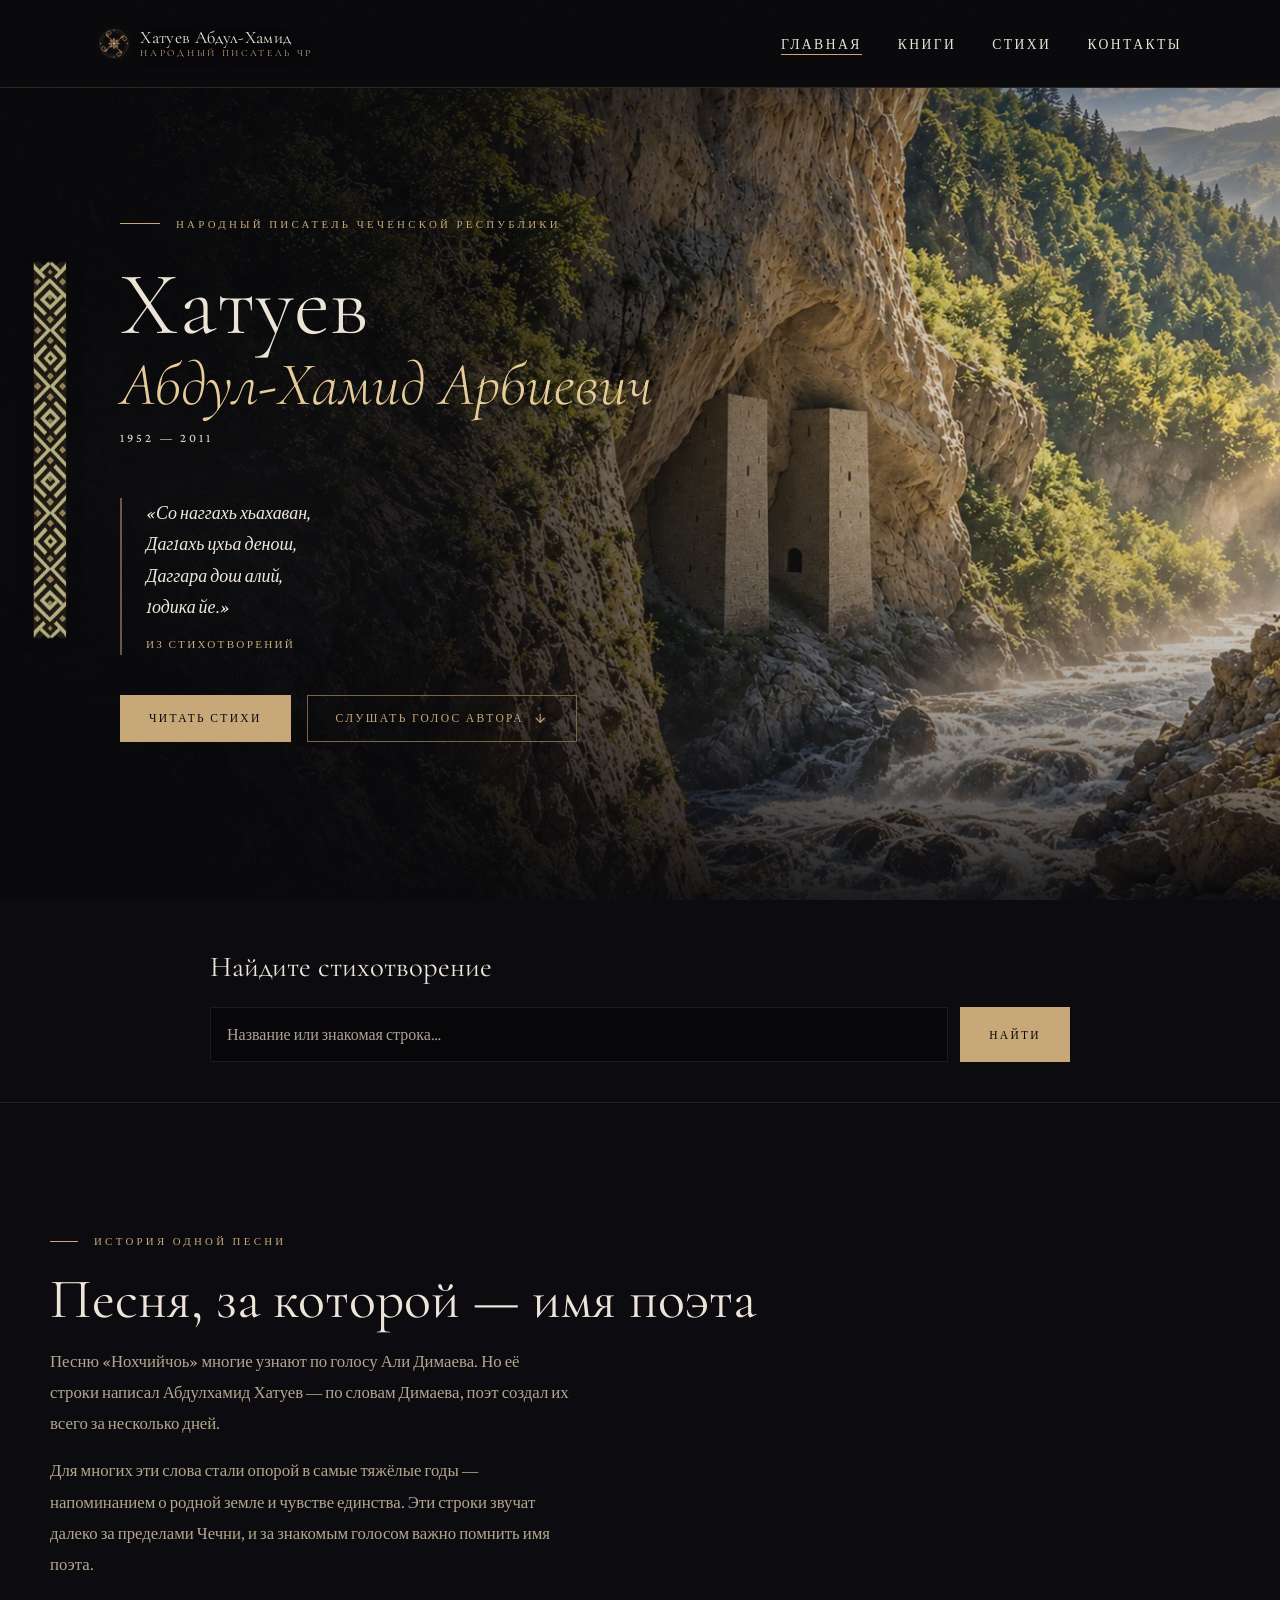
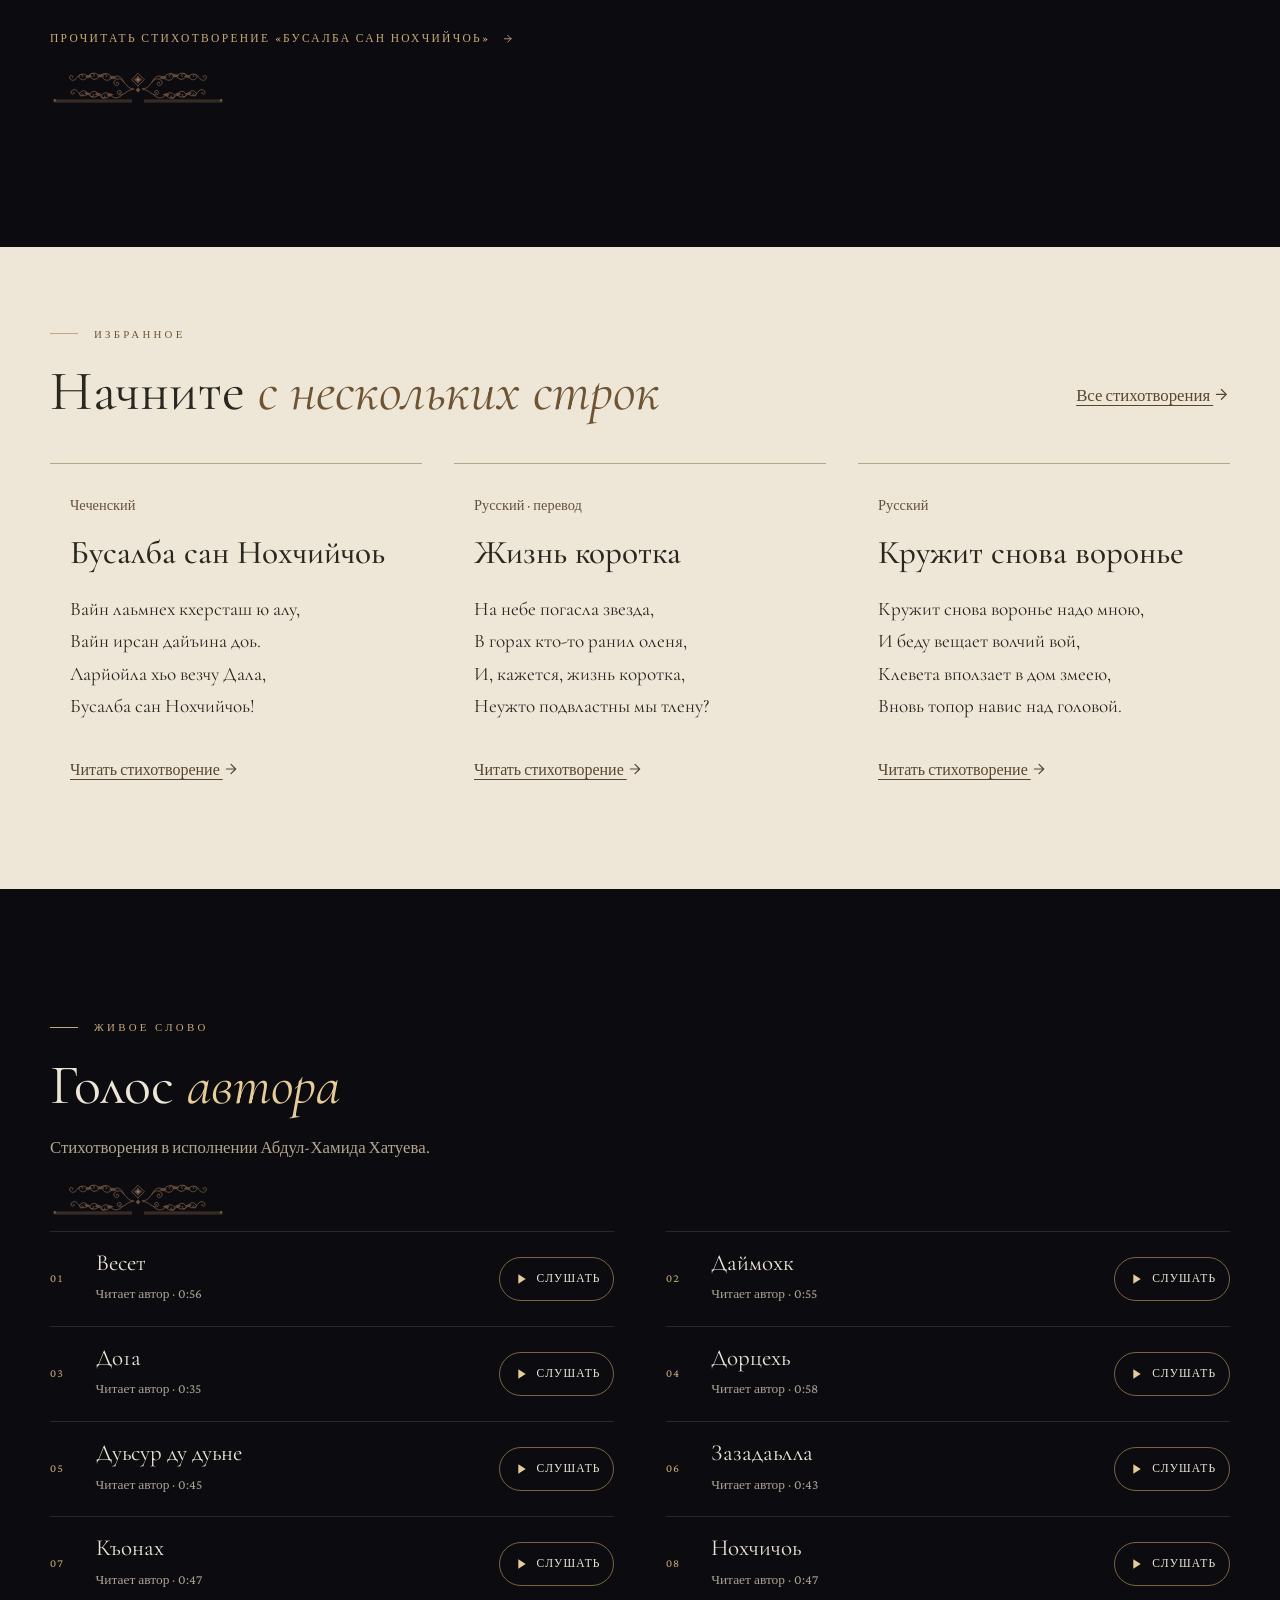
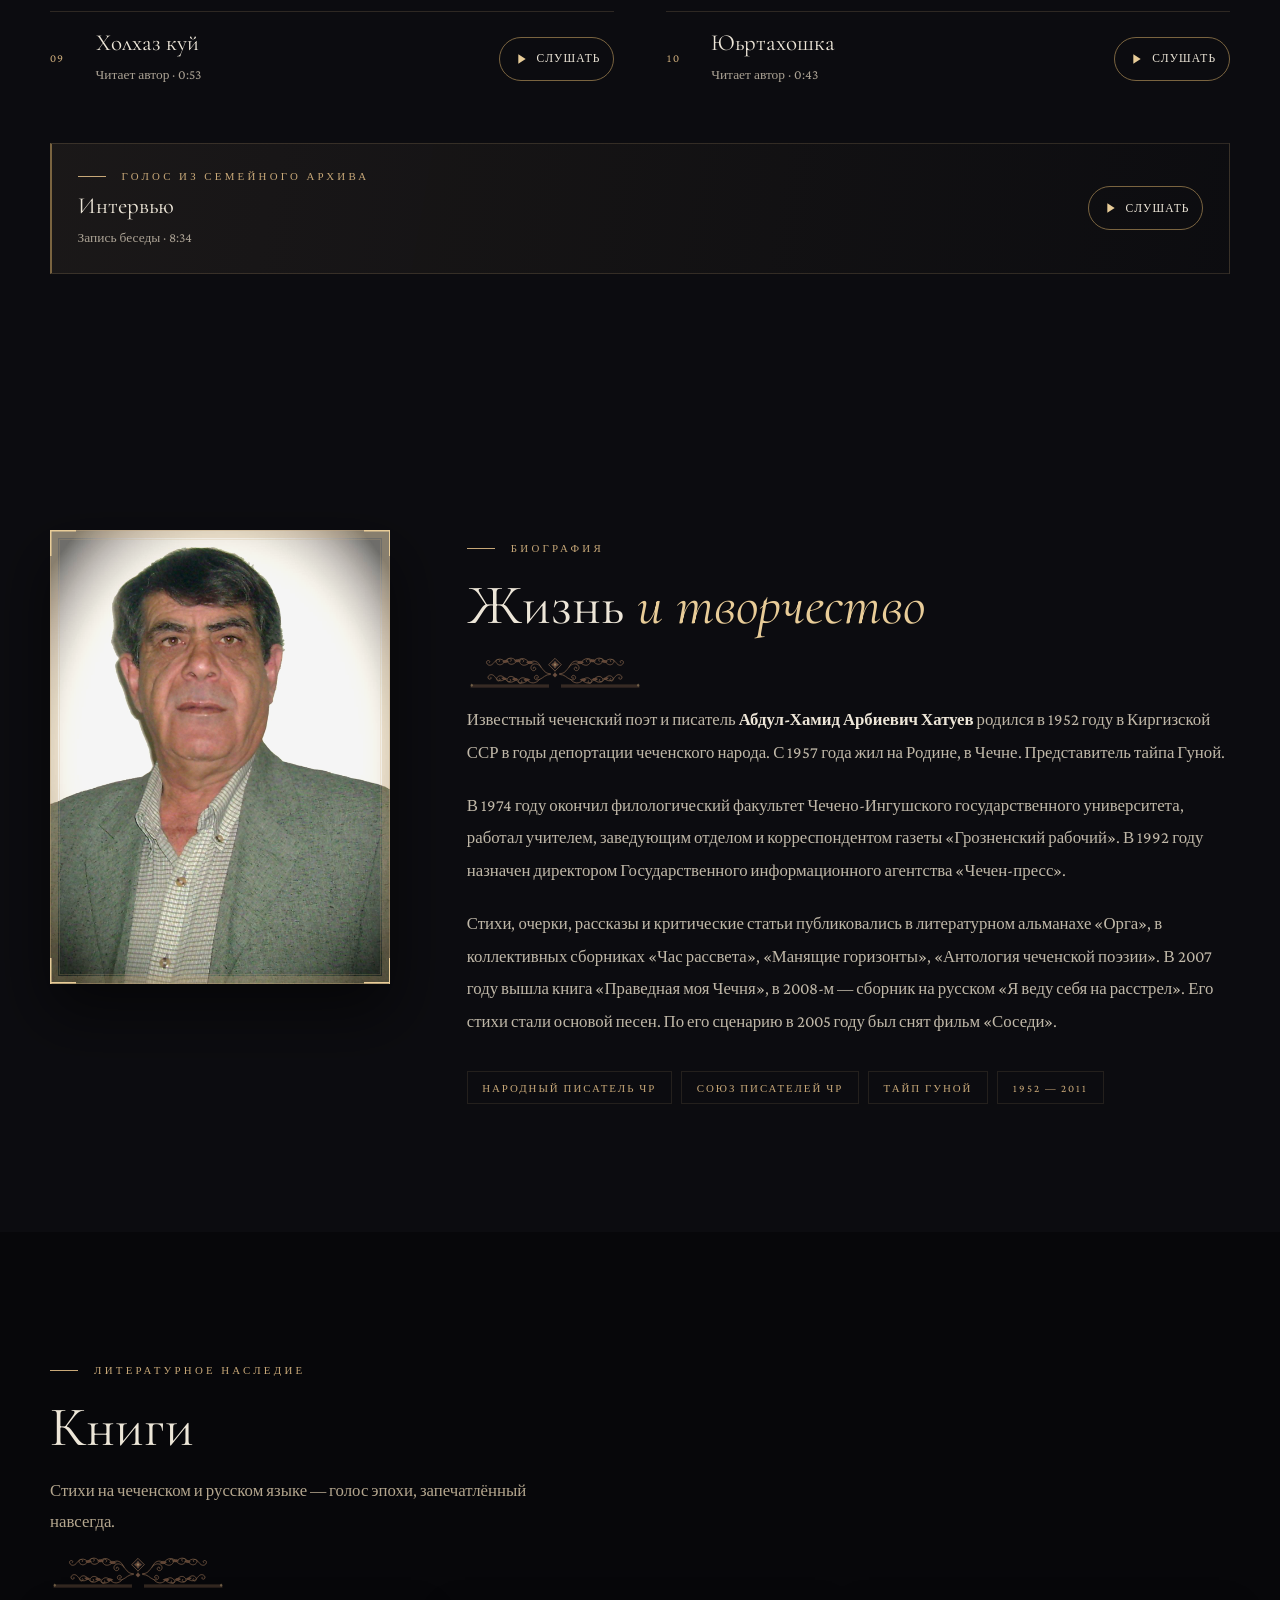
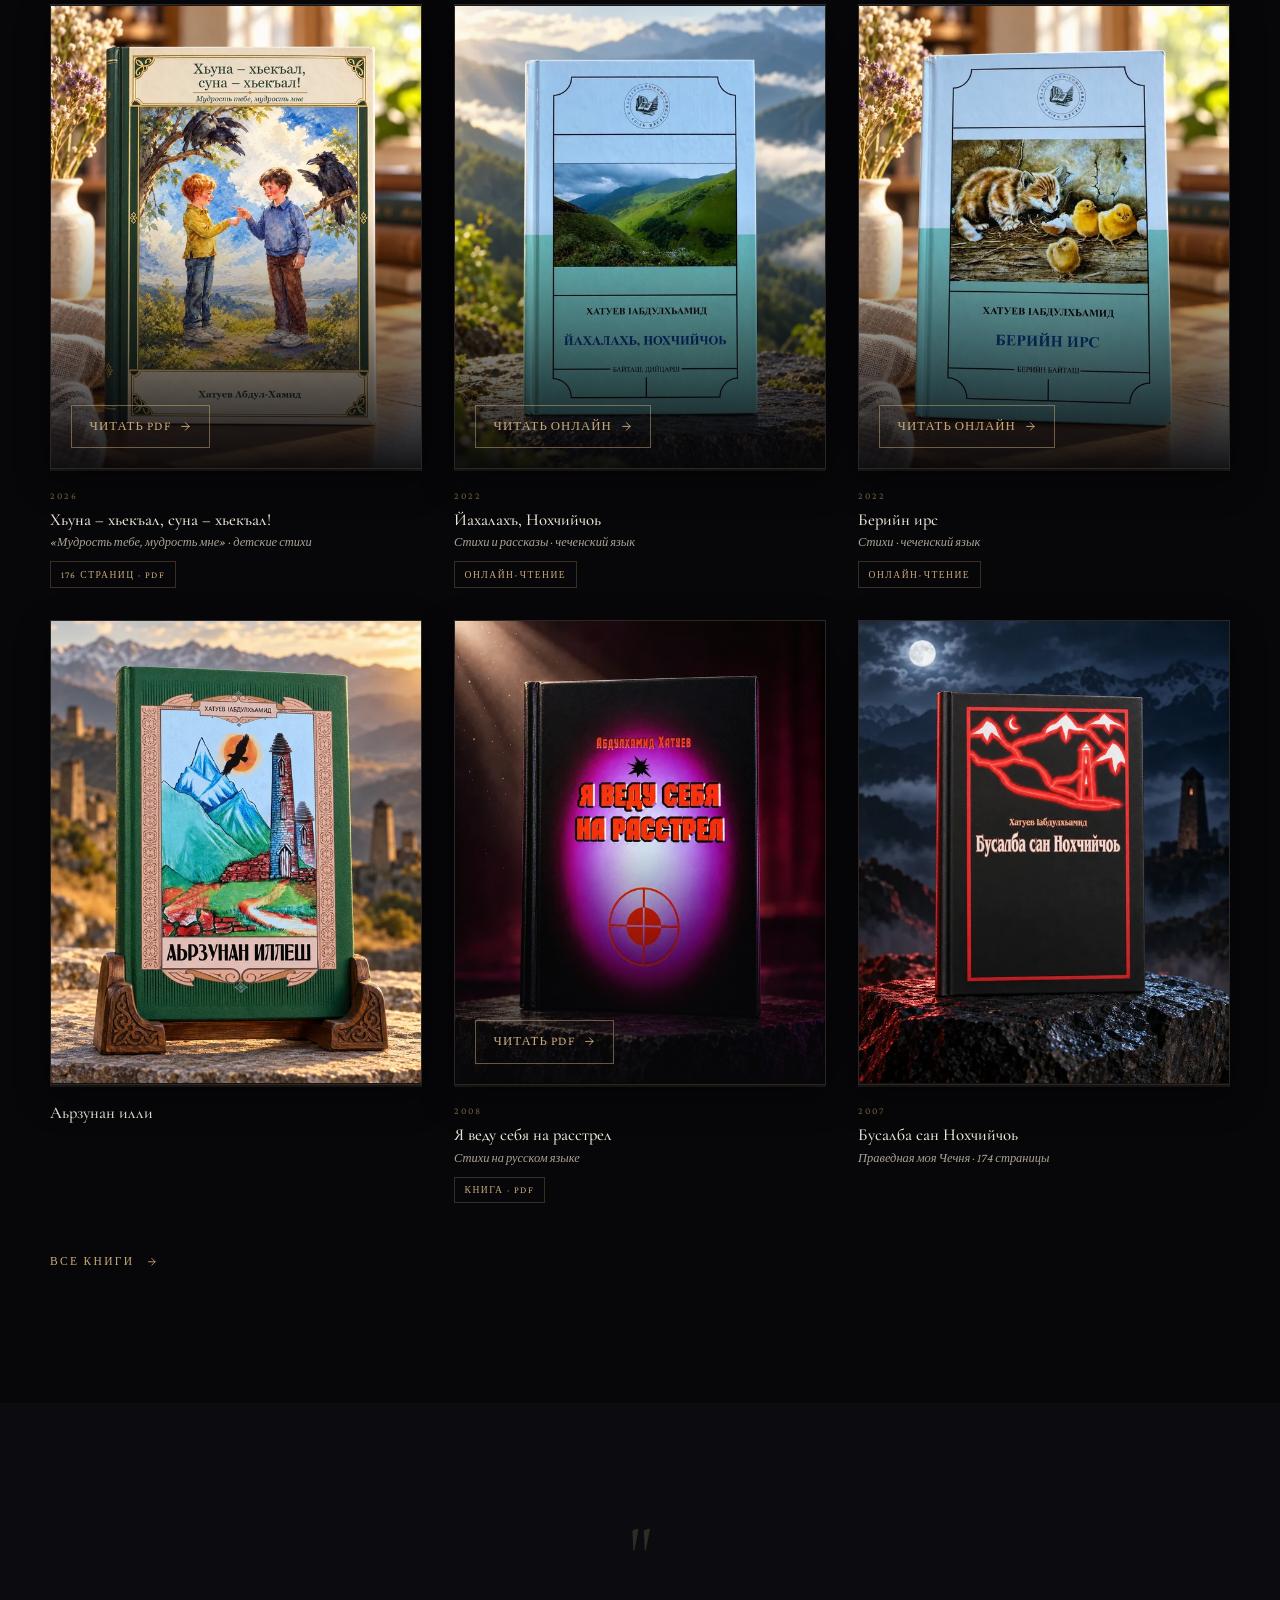
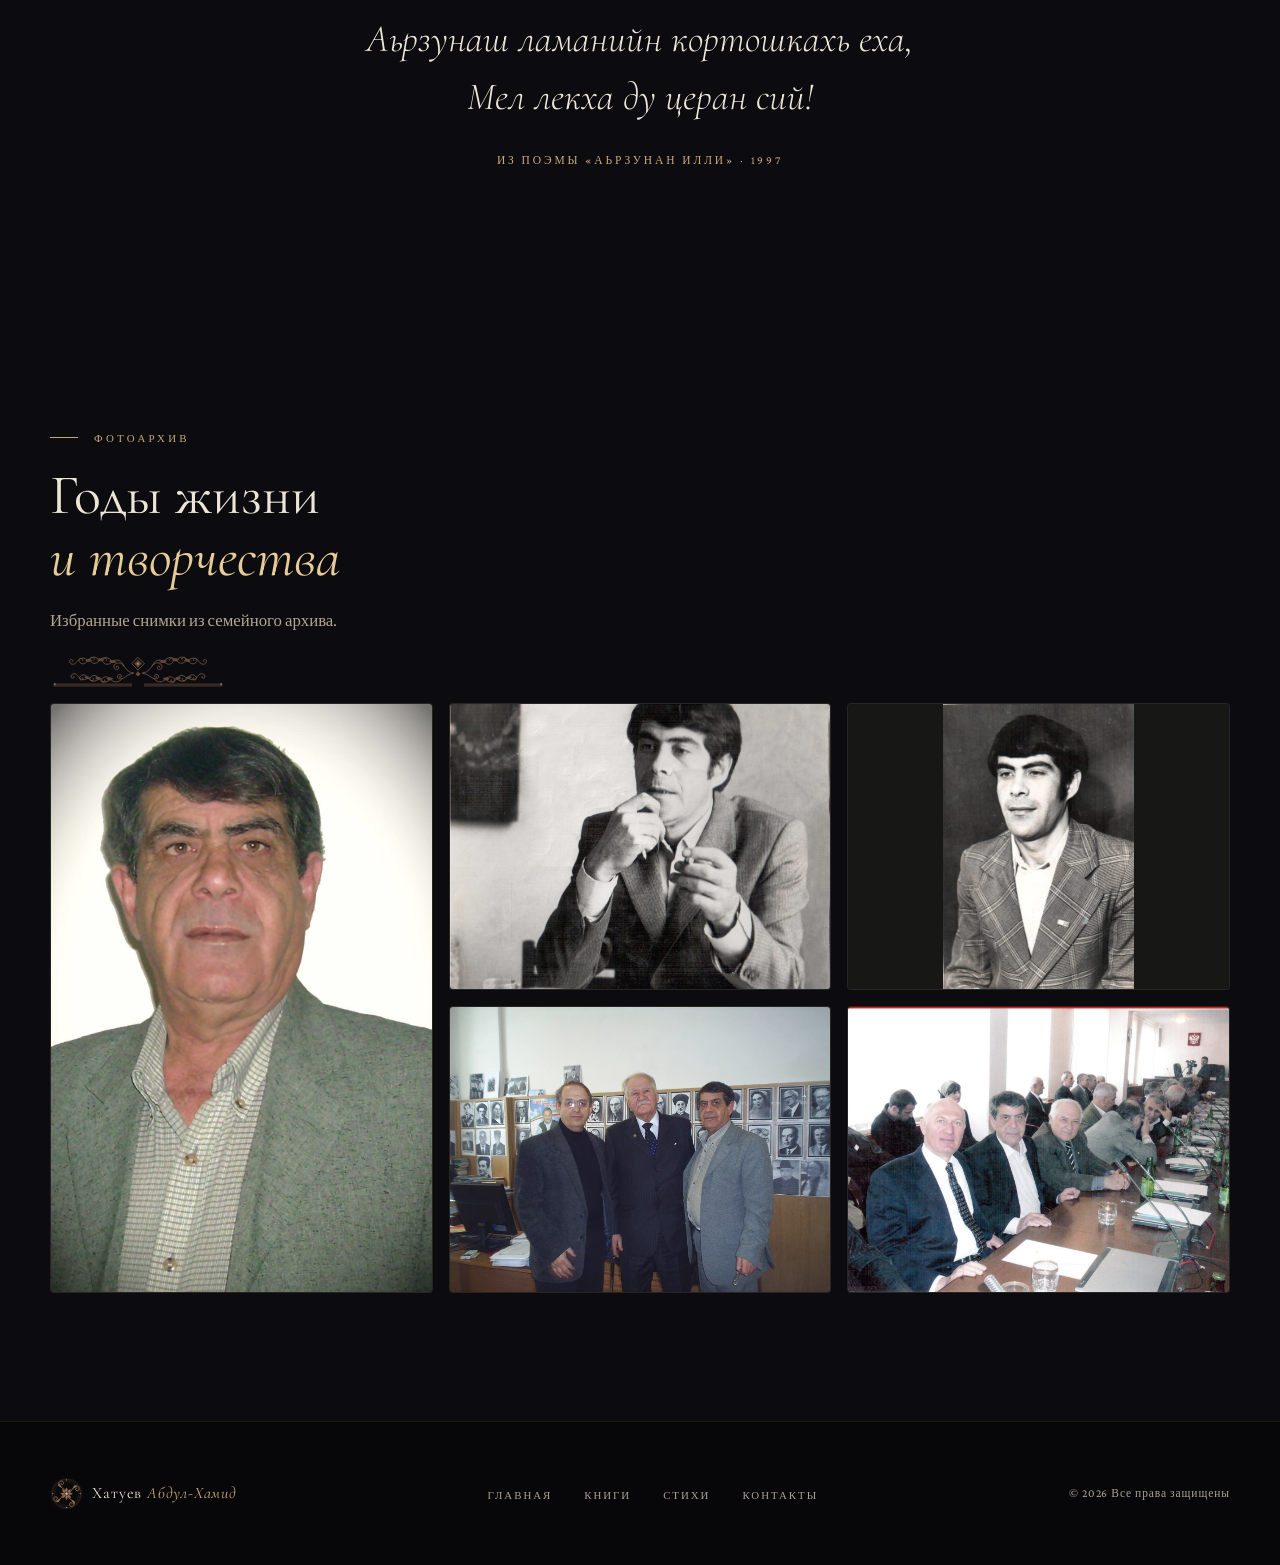
==== commit 3f066423: "Add Rasstrel PDF to homepage book cover" ====
--- a/index.html
+++ b/index.html
@@ -27,7 +27,7 @@
   <link rel="preconnect" href="https://fonts.googleapis.com">
   <link rel="preconnect" href="https://fonts.gstatic.com" crossorigin>
   <link href="https://fonts.googleapis.com/css2?family=Cormorant+Garamond:ital,wght@0,300;0,400;0,500;0,600;1,300;1,400;1,500&family=Crimson+Pro:ital,wght@0,400;0,500;0,600;1,400;1,500&display=swap" rel="stylesheet">
-  <link rel="stylesheet" href="css/style-v38.css">
+  <link rel="stylesheet" href="css/style-v39.css">
   <link rel="preload" as="image" href="images/ushkaloy-hero-photoreal-20261101.webp" fetchpriority="high">
 </head>
 <body>
@@ -358,11 +358,17 @@
           <div class="book-card__cover-wrap">
             <img src="images/covers/rasstrel.webp?v=2" alt="Фотография обложки книги «Я веду себя на расстрел»" class="book-card__img" width="600" height="750" loading="lazy" decoding="async">
             <div class="book-card__sheen"></div>
+            <div class="book-card__action">
+              <a href="files/ya-vedu-sebya-na-rasstrel-2008.pdf" class="book-card__read" target="_blank" rel="noopener" aria-label="Открыть PDF книги «Я веду себя на расстрел»">
+                Читать PDF <svg class="ui-icon ui-icon--arrow" viewBox="0 0 24 24" aria-hidden="true" focusable="false"><path d="M5 12h14m-7-7 7 7-7 7"/></svg>
+              </a>
+            </div>
           </div>
           <div class="book-card__info">
             <div class="book-card__num">2008</div>
             <div class="book-card__title">Я веду себя на расстрел</div>
             <div class="book-card__sub">Стихи на русском языке</div>
+            <span class="book-card__status book-card__status--available">Книга · PDF</span>
           </div>
         </div>
 
--- a/css/style-v39.css
+++ b/css/style-v39.css
@@ -0,0 +1,1690 @@
+@import url('https://fonts.googleapis.com/css2?family=Cormorant+Garamond:ital,wght@0,300;0,400;0,500;0,600;1,300;1,400;1,500&family=Crimson+Pro:ital,wght@0,400;0,500;0,600;1,400;1,500&display=swap');
+
+/* ═══════════════════════════════════════════
+   DESIGN TOKENS
+═══════════════════════════════════════════ */
+:root {
+  --bg:            #07070A;
+  --bg-surface:    #0C0C10;
+  --bg-card:       #111116;
+  --bg-hover:      #17171E;
+  --gold:          #C8A878;
+  --gold-bright:   #E8CC98;
+  --gold-dim:      #7A6440;
+  --gold-line:     rgba(200,168,120,0.18);
+  --cream:         #EDE6D8;
+  --text:          #C0B8A8;
+  --muted:         #706860;
+  --border:        rgba(200,168,120,0.12);
+  --ff-display:    'Cormorant Garamond', Georgia, serif;
+  --ff-body:       'Crimson Pro', Georgia, serif;
+  --ease:          cubic-bezier(0.16, 1, 0.3, 1);
+  --nav-h:         88px;
+  --safe-top:      0px;
+  --nav-total-h:   calc(var(--nav-h) + var(--safe-top));
+  --max-w:         1180px;
+  --gap-section:   clamp(5rem, 10vw, 9rem);
+  --px:            clamp(1.25rem, 5vw, 3rem);
+}
+@supports (padding-top: constant(safe-area-inset-top)) {
+  :root { --safe-top: constant(safe-area-inset-top); }
+}
+@supports (padding-top: env(safe-area-inset-top)) {
+  :root { --safe-top: env(safe-area-inset-top, 0px); }
+}
+
+/* ═══════════════════════════════════════════
+   RESET & BASE
+═══════════════════════════════════════════ */
+*, *::before, *::after { box-sizing: border-box; margin: 0; padding: 0; }
+html {
+  background-color: var(--bg);
+  scroll-behavior: smooth;
+  scroll-padding-top: var(--nav-total-h);
+}
+body {
+  background: var(--bg);
+  color: var(--text);
+  font-family: var(--ff-body);
+  font-size: clamp(1.05rem, 1.2vw, 1.125rem);
+  line-height: 1.85;
+  overflow-x: hidden;
+  -webkit-font-smoothing: antialiased;
+  -moz-osx-font-smoothing: grayscale;
+}
+html.ios26-safari-scroll-locked {
+  height: 100%;
+  overflow: hidden;
+  background: #000;
+}
+html.ios26-safari-scroll-locked body {
+  height: 100%;
+  overflow: hidden;
+  overscroll-behavior: none;
+  background: #000;
+}
+.ios26-page-scroll {
+  position: fixed;
+  inset: 0;
+  z-index: 0;
+  overflow-x: hidden;
+  overflow-y: auto;
+  overscroll-behavior-y: contain;
+  -webkit-overflow-scrolling: touch;
+  background: var(--bg);
+}
+a { color: inherit; text-decoration: none; }
+img { display: block; max-width: 100%; }
+button { font-family: inherit; cursor: pointer; background: none; border: none; }
+
+/* Grain overlay */
+body::before {
+  content: '';
+  position: fixed;
+  inset: 0;
+  z-index: 9998;
+  pointer-events: none;
+  opacity: 0.04;
+  background-image: url("data:image/svg+xml,%3Csvg xmlns='http://www.w3.org/2000/svg' width='200' height='200'%3E%3Cfilter id='n'%3E%3CfeTurbulence type='fractalNoise' baseFrequency='0.9' numOctaves='4' stitchTiles='stitch'/%3E%3C/filter%3E%3Crect width='200' height='200' filter='url(%23n)'/%3E%3C/svg%3E");
+}
+
+/* ═══════════════════════════════════════════
+   NAVIGATION
+═══════════════════════════════════════════ */
+.nav {
+  position: fixed;
+  top: 0; left: 0; right: 0;
+  height: var(--nav-total-h);
+  padding-top: var(--safe-top);
+  z-index: 1000;
+  background: var(--bg);
+  border-bottom: 1px solid rgba(200,168,120,0.18);
+  transition: background 0.5s var(--ease), border-color 0.5s;
+}
+.nav.scrolled {
+  background: var(--bg);
+  border-bottom-color: var(--border);
+}
+.nav__inner {
+  max-width: var(--max-w);
+  margin: 0 auto;
+  padding: 0 var(--px);
+  height: 100%;
+  display: flex;
+  align-items: center;
+  justify-content: space-between;
+  gap: 2rem;
+}
+.nav__logo {
+  font-family: var(--ff-display);
+  font-weight: 400;
+  color: var(--cream);
+  display: flex;
+  flex-direction: column;
+  line-height: 1.15;
+  letter-spacing: 0.02em;
+  text-shadow: 0 1px 12px rgba(0,0,0,0.8);
+}
+.nav__logo-name { font-size: 1.1rem; }
+.nav__logo-title {
+  font-size: 0.6rem;
+  letter-spacing: 0.28em;
+  text-transform: uppercase;
+  color: var(--gold);
+}
+.nav__links {
+  display: flex;
+  align-items: center;
+  gap: 2.25rem;
+  list-style: none;
+}
+.nav__links a {
+  font-size: 0.85rem;
+  letter-spacing: 0.18em;
+  text-transform: uppercase;
+  color: var(--cream);
+  text-shadow: none;
+  transition: color 0.25s;
+  position: relative;
+  padding-bottom: 3px;
+}
+.nav__links a::after {
+  content: '';
+  position: absolute;
+  bottom: 0; left: 0; right: 100%;
+  height: 1px;
+  background: var(--gold);
+  transition: right 0.35s var(--ease);
+}
+.nav__links a:hover,
+.nav__links a.active { color: var(--cream); }
+.nav__links a:hover::after,
+.nav__links a.active::after { right: 0; }
+
+/* Hamburger */
+.nav__hamburger {
+  display: none;
+  flex-direction: column;
+  justify-content: center;
+  gap: 6px;
+  padding: 8px;
+  color: var(--cream);
+  filter: drop-shadow(0 1px 6px rgba(0,0,0,0.8));
+}
+.nav__hamburger span {
+  display: block;
+  width: 22px;
+  height: 1px;
+  background: currentColor;
+  transition: transform 0.35s var(--ease), opacity 0.25s;
+  transform-origin: center;
+}
+.nav__hamburger.open span:nth-child(1) { transform: translateY(7px) rotate(45deg); }
+.nav__hamburger.open span:nth-child(2) { opacity: 0; transform: scaleX(0); }
+.nav__hamburger.open span:nth-child(3) { transform: translateY(-7px) rotate(-45deg); }
+
+/* Mobile overlay menu */
+.nav__drawer {
+  position: fixed;
+  top: var(--nav-total-h); left: 0; right: 0; bottom: 0;
+  background: rgba(7,7,10,0.98);
+  backdrop-filter: blur(24px);
+  display: flex;
+  flex-direction: column;
+  justify-content: center;
+  padding: 3rem var(--px);
+  transform: translateX(100%);
+  transition: transform 0.5s var(--ease);
+  z-index: 999;
+  border-top: 1px solid var(--border);
+}
+.nav__drawer.open { transform: translateX(0); }
+.nav__drawer ul { list-style: none; display: flex; flex-direction: column; gap: 2rem; }
+.nav__drawer a {
+  font-family: var(--ff-display);
+  font-size: clamp(2rem, 8vw, 3rem);
+  font-weight: 300;
+  color: var(--cream);
+  letter-spacing: 0.03em;
+  transition: color 0.2s;
+  display: inline-block;
+}
+.nav__drawer a:hover { color: var(--gold); }
+
+/* ═══════════════════════════════════════════
+   HERO
+═══════════════════════════════════════════ */
+.hero {
+  position: relative;
+  min-height: max(720px, 100svh);
+  display: flex;
+  align-items: center;
+  padding-block: calc(var(--nav-total-h) + 2rem) 4rem;
+  overflow: hidden;
+  isolation: isolate;
+}
+.hero__bg {
+  position: absolute;
+  inset: 0;
+  pointer-events: none;
+  overflow: hidden;
+}
+.hero-photo {
+  position: absolute;
+  inset: -1.5%;
+  background: url('../images/ushkaloy-hero-photoreal-20261101.webp') 56% 54% / cover no-repeat;
+  transform-origin: 56% 54%;
+  animation: hero-photo-arrive 1.6s var(--ease) both;
+}
+@keyframes hero-photo-arrive {
+  from { opacity: .55; transform: scale(1.035); }
+  to { opacity: 1; transform: scale(1); }
+}
+.hero-ornament {
+  position: absolute;
+  z-index: 1;
+  pointer-events: none;
+}
+.hero-mist {
+  position: absolute;
+  pointer-events: none;
+  filter: blur(28px);
+}
+.hero-mist--far {
+  left: -15%;
+  top: 28%;
+  width: 70%;
+  height: 46%;
+  background: radial-gradient(ellipse at 40% 60%, rgba(237,230,216,0.16) 0%, transparent 68%);
+  animation: hero-mist-a 24s ease-in-out infinite;
+}
+.hero-mist--near {
+  right: -10%;
+  bottom: 8%;
+  width: 62%;
+  height: 42%;
+  background: radial-gradient(ellipse at 60% 70%, rgba(200,168,120,0.14) 0%, transparent 70%);
+  animation: hero-mist-b 32s ease-in-out infinite;
+}
+.hero-glow {
+  position: absolute;
+  right: 6%;
+  top: 22%;
+  width: 46%;
+  height: 48%;
+  background: radial-gradient(ellipse at 70% 40%, rgba(232,204,152,0.14) 0%, transparent 62%);
+  animation: hero-glow 18s ease-in-out infinite;
+  mix-blend-mode: screen;
+}
+.hero__overlay {
+  position: absolute;
+  inset: 0;
+  pointer-events: none;
+  background:
+    linear-gradient(to bottom,
+      rgba(7,7,10,0.72) 0%,
+      rgba(7,7,10,0.28) 12%,
+      transparent 28%),
+    linear-gradient(to right,
+      rgba(7,7,10,0.96) 0%,
+      rgba(7,7,10,0.84) 34%,
+      rgba(7,7,10,0.18) 70%,
+      rgba(7,7,10,0.04) 100%),
+    linear-gradient(to top,
+      rgba(7,7,10,0.9) 0%,
+      rgba(7,7,10,0.22) 22%,
+      transparent 48%);
+}
+
+@keyframes hero-mist-a {
+  0%, 100% { transform: translate(0, 0); opacity: 0.75; }
+  50% { transform: translate(3%, -2%); opacity: .92; }
+}
+@keyframes hero-mist-b {
+  0%, 100% { transform: translate(0, 0); opacity: 0.7; }
+  50% { transform: translate(-2.5%, 1.5%); opacity: .9; }
+}
+@keyframes hero-glow {
+  0%, 100% { opacity: 0.7; }
+  50% { opacity: 1; }
+}
+
+@media (max-width: 860px) {
+  .hero__overlay {
+    background:
+      linear-gradient(to right,
+        rgba(7,7,10,0.78) 0%,
+        rgba(7,7,10,0.42) 60%,
+        rgba(7,7,10,0.12) 100%),
+      linear-gradient(to bottom,
+        rgba(7,7,10,0.78) 0%,
+        rgba(7,7,10,0.3) 14%,
+        transparent 32%),
+      linear-gradient(to top,
+        rgba(7,7,10,0.97) 0%,
+        rgba(7,7,10,0.78) 36%,
+        rgba(7,7,10,0.16) 62%,
+        rgba(7,7,10,0.2) 100%);
+  }
+}
+
+@media (prefers-reduced-motion: reduce) {
+  .hero-photo,
+  .hero-mist--far,
+  .hero-mist--near,
+  .hero-glow,
+  .hero__eyebrow,
+  .hero__name,
+  .hero__dates,
+  .hero__quote,
+  .hero__cta {
+    animation: none !important;
+  }
+  .hero-photo { opacity: 1; transform: none; }
+  .hero__eyebrow, .hero__name, .hero__dates, .hero__quote, .hero__cta { opacity: 1; transform: none; }
+}
+
+.hero__content {
+  position: relative;
+  z-index: 2;
+  max-width: 820px;
+  margin: 0;
+  padding: 0 clamp(1.5rem, 5.2vw, 6.25rem);
+  width: 100%;
+}
+.hero__eyebrow {
+  display: flex;
+  align-items: center;
+  gap: 1rem;
+  font-size: 0.68rem;
+  letter-spacing: 0.3em;
+  text-transform: uppercase;
+  color: var(--gold);
+  margin-bottom: 1.5rem;
+  opacity: 0;
+  transform: translateY(20px);
+  animation: slideUp 0.9s 0.2s var(--ease) forwards;
+}
+.hero__eyebrow::before {
+  content: '';
+  width: 40px;
+  height: 1px;
+  background: var(--gold);
+  flex-shrink: 0;
+  transform: scaleX(0);
+  transform-origin: left center;
+  animation: hero-rule-in .65s .72s var(--ease) forwards;
+}
+@keyframes hero-rule-in { to { transform: scaleX(1); } }
+.hero__name-sub {
+  opacity: 0;
+  transform: translateY(12px);
+  animation: hero-subtitle-in .7s .76s var(--ease) forwards;
+}
+@keyframes hero-subtitle-in {
+  to { opacity: 1; transform: translateY(0); }
+}
+.hero__name {
+  font-family: var(--ff-display);
+  font-size: clamp(2.8rem, 7vw, 6.5rem);
+  font-weight: 300;
+  line-height: 1.06;
+  color: var(--cream);
+  margin-bottom: 0.6rem;
+  opacity: 0;
+  transform: translateY(35px);
+  animation: slideUp 1.1s 0.4s var(--ease) forwards;
+}
+.hero__name-sub {
+  display: block;
+  font-style: italic;
+  font-weight: 300;
+  color: var(--gold-bright);
+  font-size: 0.68em;
+}
+.hero__dates {
+  font-size: 0.78rem;
+  letter-spacing: 0.25em;
+  color: #f3e6d0;
+  margin-bottom: 3rem;
+  opacity: 0;
+  animation: slideUp 0.9s 0.65s var(--ease) forwards;
+}
+.hero__quote {
+  max-width: 440px;
+  border-left: 2px solid rgba(200,168,120,0.5);
+  padding-left: 1.5rem;
+  font-style: italic;
+  font-size: clamp(1rem, 1.4vw, 1.15rem);
+  color: #f3eadd;
+  line-height: 1.75;
+  opacity: 0;
+  animation: slideUp 0.9s 0.85s var(--ease) forwards;
+}
+.hero__quote-attr {
+  display: block;
+  margin-top: 0.75rem;
+  font-style: normal;
+  font-size: 0.7rem;
+  letter-spacing: 0.2em;
+  text-transform: uppercase;
+  color: var(--gold);
+}
+.hero__cta {
+  margin-top: 2.5rem;
+  display: flex;
+  gap: 1rem;
+  flex-wrap: wrap;
+  opacity: 1;
+}
+.hero__cta .btn {
+  opacity: 0;
+  animation: hero-cta-in .7s 1.48s var(--ease) forwards;
+}
+.hero__cta .btn--outline { animation-delay: 1.62s; }
+@keyframes hero-cta-in {
+  to { opacity: 1; transform: translateY(0); }
+}
+.btn {
+  display: inline-flex;
+  align-items: center;
+  gap: 0.6rem;
+  padding: 0.75rem 1.75rem;
+  font-family: var(--ff-body);
+  font-size: 0.72rem;
+  letter-spacing: 0.2em;
+  text-transform: uppercase;
+  transition: all 0.3s var(--ease);
+  cursor: pointer;
+}
+.ui-icon {
+  display: inline-block;
+  width: 1em;
+  height: 1em;
+  flex: 0 0 auto;
+  vertical-align: -0.15em;
+  fill: none;
+  stroke: currentColor;
+  stroke-width: 1.8;
+  stroke-linecap: round;
+  stroke-linejoin: round;
+}
+.ui-icon--arrow-down {
+  width: 0.9rem;
+  height: 0.9rem;
+  transition: transform 0.3s var(--ease);
+}
+.hero__cta .btn--outline:hover .ui-icon--arrow-down,
+.hero__cta .btn--outline:focus-visible .ui-icon--arrow-down {
+  transform: translateY(3px);
+}
+.btn--gold {
+  background: var(--gold);
+  color: var(--bg);
+  border: 1px solid var(--gold);
+}
+.hero__cta .btn--gold { position: relative; overflow: hidden; }
+.hero__cta .btn--gold::after {
+  position: absolute;
+  inset: -50% auto -50% -42%;
+  width: 28%;
+  background: linear-gradient(90deg, transparent, rgba(255,255,255,.38), transparent);
+  content: '';
+  transform: translateX(-180%) skewX(-22deg);
+  transition: transform .7s var(--ease);
+  pointer-events: none;
+}
+.hero__cta .btn--gold:hover::after,
+.hero__cta .btn--gold:focus-visible::after {
+  transform: translateX(650%) skewX(-22deg);
+}
+.hero__cta .btn:active { transform: translateY(1px) scale(.99); }
+.btn--gold:hover {
+  background: var(--gold-bright);
+  border-color: var(--gold-bright);
+}
+.btn--outline {
+  border: 1px solid var(--gold-dim);
+  color: var(--gold);
+}
+.btn--outline:hover {
+  border-color: var(--gold);
+  color: var(--cream);
+}
+.hero__scroll-indicator {
+  position: absolute;
+  bottom: 2.5rem;
+  right: var(--px);
+  display: flex;
+  flex-direction: column;
+  align-items: center;
+  gap: 8px;
+  opacity: 0;
+  animation: fadeIn 1s 1.8s forwards;
+}
+.hero__scroll-line {
+  width: 1px;
+  height: 48px;
+  background: linear-gradient(to bottom, var(--gold-dim), transparent);
+  animation: pulse 2s 2.5s ease-in-out infinite;
+}
+.hero__scroll-text {
+  font-size: 0.58rem;
+  letter-spacing: 0.3em;
+  text-transform: uppercase;
+  color: var(--muted);
+  writing-mode: vertical-rl;
+}
+@media (prefers-reduced-motion: reduce) {
+  .hero__eyebrow,
+  .hero__eyebrow::before,
+  .hero__name,
+  .hero__name-sub,
+  .hero__dates,
+  .hero__quote,
+  .hero__cta,
+  .hero__cta .btn {
+    animation: none !important;
+    opacity: 1;
+    transform: none;
+  }
+}
+@media (prefers-reduced-motion: reduce) {
+  .hero__eyebrow,
+  .hero__name,
+  .hero__dates,
+  .hero__quote,
+  .hero__cta {
+    animation: none !important;
+    opacity: 1;
+    transform: none;
+  }
+}
+
+/* ═══════════════════════════════════════════
+   LAYOUT HELPERS
+═══════════════════════════════════════════ */
+.section { padding: var(--gap-section) var(--px); }
+.section--alt { background: var(--bg-surface); }
+.container { max-width: var(--max-w); margin: 0 auto; }
+.section-header { margin-bottom: clamp(2.5rem, 5vw, 4rem); }
+.eyebrow {
+  display: flex;
+  align-items: center;
+  gap: 1rem;
+  font-size: 0.68rem;
+  letter-spacing: 0.3em;
+  text-transform: uppercase;
+  color: var(--gold);
+  margin-bottom: 1rem;
+}
+.eyebrow::before {
+  content: '';
+  width: 28px;
+  height: 1px;
+  background: var(--gold);
+  flex-shrink: 0;
+}
+.h2 {
+  font-family: var(--ff-display);
+  font-size: clamp(2.25rem, 4.5vw, 3.5rem);
+  font-weight: 400;
+  color: var(--cream);
+  line-height: 1.12;
+}
+.h2 em { font-style: italic; color: var(--gold-bright); }
+.lead {
+  margin-top: 1rem;
+  font-size: 1.05rem;
+  color: #b4a68e;
+  max-width: 520px;
+}
+
+/* Gold divider */
+.divider {
+  width: 60px;
+  height: 1px;
+  background: var(--gold);
+  margin: 2rem 0;
+}
+
+/* ═══════════════════════════════════════════
+   BIOGRAPHY SECTION
+═══════════════════════════════════════════ */
+.bio__grid {
+  display: grid;
+  grid-template-columns: 340px 1fr;
+  gap: clamp(3rem, 6vw, 6rem);
+  align-items: start;
+}
+.bio__portrait-wrap {
+  position: relative;
+  isolation: isolate;
+}
+.bio__portrait {
+  width: 100%;
+  aspect-ratio: 3/4;
+  object-fit: cover;
+  object-position: 50% 10%;
+  display: block;
+  filter: contrast(1.08) saturate(0.9) brightness(0.96);
+  box-shadow: 0 28px 56px rgba(0,0,0,0.55);
+}
+.bio__frame {
+  position: absolute;
+  inset: 0;
+  border: 1px solid rgba(200,168,120,0.55);
+  box-shadow: inset 0 0 0 6px rgba(7,7,10,0.0), inset 0 0 0 7px rgba(200,168,120,0.28);
+  pointer-events: none;
+  z-index: 1;
+}
+.bio__frame::before {
+  content: '';
+  position: absolute;
+  inset: 8px;
+  border: 1px solid rgba(200,168,120,0.2);
+  pointer-events: none;
+}
+.bio__frame::after {
+  content: '';
+  position: absolute;
+  inset: -1px;
+  background:
+    linear-gradient(var(--gold-bright), var(--gold-bright)) top left / 26px 1.5px no-repeat,
+    linear-gradient(var(--gold-bright), var(--gold-bright)) top left / 1.5px 26px no-repeat,
+    linear-gradient(var(--gold-bright), var(--gold-bright)) top right / 26px 1.5px no-repeat,
+    linear-gradient(var(--gold-bright), var(--gold-bright)) top right / 1.5px 26px no-repeat,
+    linear-gradient(var(--gold-bright), var(--gold-bright)) bottom left / 26px 1.5px no-repeat,
+    linear-gradient(var(--gold-bright), var(--gold-bright)) bottom left / 1.5px 26px no-repeat,
+    linear-gradient(var(--gold-bright), var(--gold-bright)) bottom right / 26px 1.5px no-repeat,
+    linear-gradient(var(--gold-bright), var(--gold-bright)) bottom right / 1.5px 26px no-repeat;
+  pointer-events: none;
+}
+.bio__text-col { padding-top: 0.5rem; }
+.bio__body {
+  color: var(--text);
+  line-height: 1.95;
+  margin-bottom: 1.25rem;
+}
+.bio__badges {
+  display: flex;
+  flex-wrap: wrap;
+  gap: 0.6rem;
+  margin-top: 2rem;
+}
+.badge {
+  padding: 0.35rem 0.9rem;
+  border: 1px solid var(--border);
+  font-size: 0.68rem;
+  letter-spacing: 0.18em;
+  text-transform: uppercase;
+  color: var(--gold);
+  white-space: nowrap;
+}
+
+/* ═══════════════════════════════════════════
+   BOOKS GRID (homepage preview + full page)
+═══════════════════════════════════════════ */
+.books-grid {
+  display: grid;
+  grid-template-columns: repeat(auto-fill, minmax(190px, 1fr));
+  gap: 2rem;
+}
+.books-grid--5 {
+  grid-template-columns: repeat(5, 1fr);
+}
+.books-grid--6 {
+  grid-template-columns: repeat(3, 1fr);
+}
+.book-card {
+  display: flex;
+  flex-direction: column;
+}
+.book-card__cover-wrap {
+  position: relative;
+  aspect-ratio: 1122 / 1402;
+  overflow: hidden;
+  background: var(--bg-card);
+  flex-shrink: 0;
+  box-shadow:
+    0 12px 32px rgba(0,0,0,0.45),
+    0 2px 0 rgba(200,168,120,0.12);
+  border: 1px solid rgba(200,168,120,0.14);
+}
+.book-card__img {
+  width: 100%;
+  height: 100%;
+  object-fit: contain;
+  object-position: center;
+  transition: transform 0.7s var(--ease);
+}
+.book-card:hover .book-card__img {
+  transform: scale(1.03);
+}
+.book-card__sheen {
+  position: absolute;
+  inset: 0;
+  background: linear-gradient(
+    135deg,
+    rgba(200,168,120,0.06) 0%,
+    transparent 60%
+  );
+  pointer-events: none;
+}
+.book-card__action {
+  position: absolute;
+  inset: 0;
+  background: linear-gradient(to top, rgba(7,7,10,0.95) 0%, transparent 55%);
+  display: flex;
+  align-items: flex-end;
+  padding: 1.25rem;
+  opacity: 0;
+  transition: opacity 0.35s var(--ease);
+}
+.book-card:hover .book-card__action { opacity: 1; }
+.book-card__read {
+  display: inline-flex;
+  align-items: center;
+  gap: 0.5rem;
+  padding: 0.55rem 1.1rem;
+  border: 1px solid rgba(200,168,120,0.5);
+  font-size: 0.65rem;
+  letter-spacing: 0.2em;
+  text-transform: uppercase;
+  color: var(--gold);
+  transition: all 0.25s;
+  white-space: nowrap;
+}
+.book-card__read:hover {
+  background: var(--gold);
+  color: var(--bg);
+  border-color: var(--gold);
+}
+.book-card__info {
+  padding: 1.1rem 0 0;
+  flex: 1;
+}
+.book-card__num {
+  font-size: 0.6rem;
+  letter-spacing: 0.2em;
+  color: var(--gold-dim);
+  text-transform: uppercase;
+  margin-bottom: 0.25rem;
+}
+.book-card__title {
+  font-family: var(--ff-display);
+  font-size: 1.05rem;
+  font-weight: 500;
+  color: var(--cream);
+  line-height: 1.3;
+  margin-bottom: 0.25rem;
+}
+.book-card__sub {
+  font-size: 0.78rem;
+  color: var(--muted);
+  font-style: italic;
+  line-height: 1.4;
+}
+.book-card__status {
+  display: inline-block;
+  margin-top: 0.6rem;
+  font-size: 0.6rem;
+  letter-spacing: 0.15em;
+  text-transform: uppercase;
+  color: var(--muted);
+  border: 1px solid var(--border);
+  padding: 0.2rem 0.6rem;
+}
+.book-card__status--available {
+  color: var(--gold);
+  border-color: rgba(200,168,120,0.25);
+}
+
+/* View all link */
+.view-all {
+  display: inline-flex;
+  align-items: center;
+  gap: 0.75rem;
+  margin-top: 3rem;
+  font-size: 0.72rem;
+  letter-spacing: 0.2em;
+  text-transform: uppercase;
+  color: var(--gold);
+  transition: gap 0.3s var(--ease);
+}
+.view-all:hover { gap: 1.25rem; }
+/* ═══════════════════════════════════════════
+   PULLQUOTE / HIGHLIGHT
+═══════════════════════════════════════════ */
+.pullquote {
+  text-align: center;
+  max-width: 760px;
+  margin: 0 auto;
+  padding: var(--gap-section) var(--px);
+}
+.pullquote__mark {
+  font-family: var(--ff-display);
+  font-size: 5rem;
+  line-height: 0.6;
+  color: var(--gold);
+  opacity: 0.2;
+  margin-bottom: 2rem;
+  display: block;
+}
+.pullquote__text {
+  font-family: var(--ff-display);
+  font-size: clamp(1.5rem, 3vw, 2.4rem);
+  font-weight: 300;
+  font-style: italic;
+  color: var(--cream);
+  line-height: 1.5;
+  margin-bottom: 1.5rem;
+}
+.pullquote__attr {
+  font-size: 0.72rem;
+  letter-spacing: 0.25em;
+  text-transform: uppercase;
+  color: var(--gold);
+}
+
+/* ═══════════════════════════════════════════
+   POEMS PAGE — reading-focused
+═══════════════════════════════════════════ */
+.poems-layout {
+  display: grid;
+  grid-template-columns: 220px minmax(0, 1fr);
+  gap: clamp(2rem, 4vw, 3.5rem);
+  align-items: start;
+  max-width: 1100px;
+  margin: 0 auto;
+}
+.poems-toc {
+  position: sticky;
+  top: calc(var(--nav-total-h) + 1.25rem);
+  max-height: calc(100vh - var(--nav-total-h) - 2rem);
+  overflow-y: auto;
+  padding-right: 0.5rem;
+  scrollbar-width: thin;
+  scrollbar-color: var(--gold-dim) transparent;
+}
+.poems-toc__label {
+  font-size: 0.62rem;
+  letter-spacing: 0.22em;
+  text-transform: uppercase;
+  color: var(--gold);
+  margin-bottom: 1rem;
+}
+.poems-toc__search {
+  position: relative;
+  margin-bottom: 0.85rem;
+}
+.poems-toc__search-input {
+  width: 100%;
+  padding: 0.5rem 1.75rem 0.5rem 0.7rem;
+  font-family: var(--ff-body);
+  font-size: 0.82rem;
+  color: var(--cream);
+  background: rgba(200,168,120,0.06);
+  border: 1px solid var(--border);
+  border-radius: 2px;
+  outline: none;
+}
+.poems-toc__search-input:focus {
+  border-color: rgba(200,168,120,0.45);
+}
+.poems-toc__search-input::placeholder {
+  color: var(--muted);
+}
+.poems-toc__search-clear {
+  position: absolute;
+  right: 0.35rem;
+  top: 50%;
+  transform: translateY(-50%);
+  border: none;
+  background: transparent;
+  color: var(--muted);
+  font-size: 1.1rem;
+  line-height: 1;
+  cursor: pointer;
+  padding: 0.25rem;
+}
+.poems-toc__search-clear:hover {
+  color: var(--cream);
+}
+.poems-toc__empty {
+  font-size: 0.78rem;
+  color: var(--muted);
+  padding: 0.35rem 0.7rem 0.75rem;
+}
+.poems-filter {
+  display: block;
+  margin: 1rem 0 .35rem;
+  color: #d5c5a8;
+  font-size: .76rem;
+}
+.poems-filter__select {
+  width: 100%;
+  padding: .65rem .7rem;
+  color: var(--cream);
+  background: #171916;
+  border: 1px solid rgba(200,168,120,.35);
+  border-radius: 2px;
+  font: inherit;
+  font-size: .86rem;
+}
+.poems-count { margin: .65rem .7rem; color: #c4b69d; font-size: .78rem; }
+.poems-toc__snippet { display: block; margin-top: .3rem; color: #c4b69d; font-size: .77rem; line-height: 1.4; }
+.poems-toc__snippet[hidden] { display: none; }
+.poem-block.is-search-hidden,
+.poems-lang-header.is-search-hidden,
+.poems-toc__list > li.is-search-hidden {
+  display: none !important;
+}
+.poems-toc__list {
+  list-style: none;
+  display: flex;
+  flex-direction: column;
+  gap: 0.15rem;
+}
+.poems-toc__list a {
+  display: block;
+  padding: 0.45rem 0.7rem;
+  font-size: 0.82rem;
+  line-height: 1.35;
+  color: var(--muted);
+  border-left: 1px solid transparent;
+  transition: color 0.2s, border-color 0.2s, background 0.2s;
+}
+.poems-toc__list a:hover {
+  color: var(--cream);
+}
+.poems-toc__list a.active {
+  color: var(--gold-bright);
+  border-left-color: var(--gold);
+  background: rgba(200,168,120,0.06);
+}
+.poems-toc__group {
+  margin-top: 1.25rem;
+  margin-bottom: 0.4rem;
+  font-size: 0.58rem;
+  letter-spacing: 0.18em;
+  text-transform: uppercase;
+  color: var(--gold-dim);
+  padding-left: 0.7rem;
+}
+.poems-main {
+  min-width: 0;
+}
+.poems-intro {
+  max-width: 540px;
+  margin-bottom: clamp(2.5rem, 5vw, 3.5rem);
+}
+.poems-intro p {
+  color: var(--muted);
+  font-style: italic;
+  line-height: 1.85;
+  font-size: 1.05rem;
+}
+.poems-lang-header {
+  margin: 0 0 2.5rem;
+  padding-bottom: 1.25rem;
+  border-bottom: 1px solid var(--border);
+}
+.poems-lang-header h3 {
+  font-family: var(--ff-display);
+  font-size: clamp(1.5rem, 3vw, 1.9rem);
+  font-weight: 400;
+  color: var(--cream);
+}
+.poem-block {
+  max-width: 42rem;
+  margin: 0 0 clamp(3rem, 6vw, 4.5rem);
+  padding: clamp(1.75rem, 3vw, 2.5rem) clamp(1.25rem, 3vw, 2.25rem);
+  background: #eee7d8;
+  color: #29271f;
+  border: 1px solid #d4c5aa;
+  border-radius: 2px;
+  scroll-margin-top: 1.5rem;
+}
+.poem-block:last-child {
+  margin-bottom: 0;
+}
+.poem-block__header {
+  margin-bottom: 2rem;
+  text-align: center;
+}
+.poem-block__num {
+  font-size: 0.68rem;
+  letter-spacing: 0.28em;
+  color: var(--gold);
+  text-transform: uppercase;
+  margin-bottom: 0.65rem;
+}
+.poem-block__title {
+  font-family: var(--ff-display);
+  font-size: clamp(1.75rem, 3.5vw, 2.4rem);
+  font-weight: 400;
+  color: #252820;
+  line-height: 1.25;
+  margin-bottom: 0.55rem;
+}
+.poem-block__year {
+  font-size: 0.72rem;
+  letter-spacing: 0.16em;
+  text-transform: uppercase;
+  color: #655c4f;
+}
+.poem-body {
+  text-align: left;
+  max-width: 32em;
+  margin: 0 auto;
+}
+.poem-stanza {
+  margin: 0 0 1.85rem;
+  max-width: none;
+  line-height: 1.9;
+  font-size: clamp(1.18rem, 1.7vw, 1.35rem);
+  font-family: var(--ff-display);
+  font-weight: 400;
+  color: #29271f;
+  letter-spacing: 0.015em;
+}
+.poem-stanza:last-child {
+  margin-bottom: 0;
+}
+.poem-refrain {
+  margin: 0 0 1.85rem;
+  max-width: none;
+  padding: 1.15rem 1.4rem;
+  border-left: 2px solid rgba(200,168,120,0.4);
+  border-top: none;
+  border-bottom: none;
+  font-family: var(--ff-display);
+  font-style: italic;
+  font-size: clamp(1.1rem, 1.55vw, 1.25rem);
+  color: #4a493b;
+  line-height: 1.9;
+  background: rgba(130,111,75,0.09);
+  letter-spacing: 0.015em;
+}
+.poem-date {
+  margin-top: 1.5rem;
+  font-size: 0.78rem;
+  letter-spacing: 0.12em;
+  color: var(--muted);
+  font-style: italic;
+}
+.poem-permalink { display: inline-block; margin-top: .7rem; color: #615339; font-size: .75rem; text-decoration: underline; text-underline-offset: .2em; }
+.poem-block__num { color: #765e36; }
+:focus-visible { outline: 2px solid #d4ad6e; outline-offset: 4px; }
+@media (prefers-reduced-motion: reduce) {
+  html { scroll-behavior: auto; }
+  .reveal { opacity: 1 !important; transform: none !important; transition: none !important; }
+  *, *::before, *::after { animation-duration: .01ms !important; animation-delay: 0s !important; animation-iteration-count: 1 !important; scroll-behavior: auto !important; }
+}
+
+@media (max-width: 900px) {
+  .poems-layout {
+    grid-template-columns: 1fr;
+  }
+  .poems-toc {
+    position: relative;
+    top: 0;
+    max-height: none;
+    margin-bottom: 1.5rem;
+    padding-bottom: 1rem;
+    border-bottom: 1px solid var(--border);
+  }
+  .poems-toc__list {
+    flex-direction: row;
+    flex-wrap: wrap;
+    gap: 0.4rem;
+    max-height: 36vh;
+    overflow-y: auto;
+  }
+  .poems-toc__list a {
+    border-left: none;
+    border: 1px solid var(--border);
+    padding: 0.4rem 0.75rem;
+    font-size: 0.75rem;
+    border-radius: 2px;
+  }
+  .poems-toc__list a.active {
+    border-color: rgba(200,168,120,0.45);
+    background: rgba(200,168,120,0.08);
+  }
+  .poems-toc__group {
+    width: 100%;
+    margin-top: 0.75rem;
+    padding-left: 0;
+  }
+  .poem-block {
+    padding: 1.5rem 1rem;
+  }
+  .poem-stanza,
+  .poem-refrain {
+    max-width: none;
+  }
+  .archive-feature { grid-template-columns: 1fr; }
+}
+
+/* ═══════════════════════════════════════════
+   CONTACTS PAGE
+═══════════════════════════════════════════ */
+.contacts-intro {
+  max-width: 500px;
+  margin-bottom: clamp(3rem, 6vw, 5rem);
+}
+.contacts-grid {
+  display: grid;
+  grid-template-columns: repeat(auto-fit, minmax(240px, 1fr));
+  gap: 3rem 4rem;
+  padding-top: 1rem;
+}
+.contact-item { display: flex; flex-direction: column; gap: 0.5rem; }
+.contact-item__label {
+  font-size: 0.65rem;
+  letter-spacing: 0.3em;
+  text-transform: uppercase;
+  color: var(--gold);
+}
+.contact-item__value {
+  font-family: var(--ff-display);
+  font-size: 1.4rem;
+  color: var(--cream);
+  line-height: 1.3;
+}
+.contact-item__value a { transition: color 0.2s; }
+.contact-item__value a:hover { color: var(--gold); }
+.contact-item__note {
+  font-size: 0.78rem;
+  color: var(--muted);
+}
+
+/* ═══════════════════════════════════════════
+   PAGE HERO (inner pages)
+═══════════════════════════════════════════ */
+.page-hero {
+  min-height: 45vh;
+  display: flex;
+  align-items: flex-end;
+  position: relative;
+  overflow: hidden;
+  padding-bottom: clamp(3rem, 6vw, 5rem);
+}
+.page-hero__bg {
+  position: absolute;
+  inset: 0;
+  background-size: cover;
+  background-position: center;
+  filter: brightness(0.3) saturate(0.5);
+}
+.page-hero__overlay {
+  position: absolute;
+  inset: 0;
+  background: linear-gradient(to top, var(--bg) 0%, rgba(7,7,10,0.6) 100%);
+}
+.page-hero__content {
+  position: relative;
+  max-width: var(--max-w);
+  margin: 0 auto;
+  padding: 0 var(--px);
+  width: 100%;
+}
+
+/* ═══════════════════════════════════════════
+   FOOTER
+═══════════════════════════════════════════ */
+.footer {
+  padding: 3.5rem var(--px);
+  border-top: 1px solid var(--border);
+}
+.footer__inner {
+  max-width: var(--max-w);
+  margin: 0 auto;
+  display: flex;
+  justify-content: space-between;
+  align-items: center;
+  gap: 2rem;
+  flex-wrap: wrap;
+}
+.footer__logo {
+  font-family: var(--ff-display);
+  font-size: 1rem;
+  color: var(--cream);
+  letter-spacing: 0.05em;
+}
+.footer__logo span {
+  font-style: italic;
+  color: var(--gold);
+}
+.footer__copy {
+  font-size: 0.72rem;
+  color: var(--muted);
+  letter-spacing: 0.08em;
+}
+.footer__nav {
+  display: flex;
+  gap: 2rem;
+  list-style: none;
+}
+.footer__nav a {
+  font-size: 0.68rem;
+  letter-spacing: 0.18em;
+  text-transform: uppercase;
+  color: var(--muted);
+  transition: color 0.2s;
+}
+.footer__nav a:hover { color: var(--gold); }
+
+/* ═══════════════════════════════════════════
+   PHOTO GALLERY
+═══════════════════════════════════════════ */
+.gallery-grid {
+  display: grid;
+  grid-template-columns: repeat(3, 1fr);
+  grid-template-rows: auto auto;
+  gap: 1rem;
+  margin-top: 3rem;
+}
+.gallery-item {
+  position: relative;
+  overflow: hidden;
+  border-radius: 4px;
+  background: var(--bg-card);
+  border: 1px solid var(--border);
+  aspect-ratio: 4/3;
+}
+.gallery-item--portrait {
+  grid-row: span 2;
+  aspect-ratio: auto;
+}
+.gallery-item img {
+  width: 100%;
+  height: 100%;
+  object-fit: cover;
+  transition: transform 0.8s var(--ease), filter 0.5s;
+  filter: grayscale(15%);
+}
+.gallery-item:hover img {
+  transform: scale(1.04);
+  filter: grayscale(0%);
+}
+.gallery-item--uncropped img { object-fit: contain; background: #171715; }
+.gallery-item--uncropped:hover img { transform: none; }
+.gallery-item figcaption {
+  position: absolute;
+  bottom: 0; left: 0; right: 0;
+  padding: 0.6rem 0.9rem;
+  background: linear-gradient(transparent, rgba(7,7,10,0.88));
+  font-size: 0.72rem;
+  letter-spacing: 0.1em;
+  text-transform: uppercase;
+  color: var(--gold);
+  opacity: 0;
+  transition: opacity 0.3s;
+}
+.gallery-item:hover figcaption { opacity: 1; }
+
+@media (max-width: 860px) {
+  .gallery-grid {
+    display: block;
+    columns: 2;
+    column-gap: 1rem;
+  }
+  .gallery-item {
+    display: inline-block;
+    width: 100%;
+    height: auto;
+    margin: 0 0 1rem;
+    aspect-ratio: auto;
+    break-inside: avoid;
+    vertical-align: top;
+  }
+  .gallery-item--portrait { grid-row: auto; aspect-ratio: auto; }
+  .gallery-item img {
+    height: auto;
+    object-fit: contain;
+  }
+  .gallery-item:hover img { transform: none; }
+  .gallery-item figcaption {
+    position: static;
+    padding: 0.7rem 0.9rem;
+    background: none;
+    opacity: 1;
+  }
+}
+@media (max-width: 500px) {
+  .gallery-grid { columns: 1; }
+}
+
+/* ═══════════════════════════════════════════
+   ANIMATIONS & SCROLL REVEAL
+═══════════════════════════════════════════ */
+@keyframes slideUp {
+  to { opacity: 1; transform: translateY(0); }
+}
+@keyframes fadeIn {
+  to { opacity: 1; }
+}
+@keyframes pulse {
+  0%, 100% { opacity: 1; transform: scaleY(1); }
+  50% { opacity: 0.4; transform: scaleY(0.5); }
+}
+
+.reveal {
+  opacity: 0;
+  transform: translateY(32px);
+  transition: opacity 0.9s var(--ease), transform 0.9s var(--ease);
+}
+.reveal.visible {
+  opacity: 1;
+  transform: translateY(0);
+}
+.reveal-d1 { transition-delay: 0.08s; }
+.reveal-d2 { transition-delay: 0.16s; }
+.reveal-d3 { transition-delay: 0.24s; }
+.reveal-d4 { transition-delay: 0.32s; }
+.reveal-d5 { transition-delay: 0.42s; }
+
+/* ═══════════════════════════════════════════
+   RESPONSIVE BREAKPOINTS
+═══════════════════════════════════════════ */
+@media (max-width: 1100px) {
+  .bio__grid { grid-template-columns: 280px 1fr; gap: 3rem; }
+  .books-grid--5 { grid-template-columns: repeat(3, 1fr); }
+}
+@media (max-width: 860px) {
+  :root { --nav-h: 72px; }
+  .nav__links { display: none; }
+  .nav__hamburger { display: flex; }
+  .bio__grid { grid-template-columns: 1fr; }
+  .bio__portrait-wrap { max-width: 260px; }
+  .books-grid--5 { grid-template-columns: repeat(2, 1fr); }
+  .books-grid--6 { grid-template-columns: repeat(2, 1fr); }
+}
+@media (max-width: 600px) {
+  .books-grid,
+  .books-grid--5 { grid-template-columns: repeat(2, 1fr); gap: 1.25rem; }
+  .books-grid--6 { grid-template-columns: repeat(2, 1fr); gap: 1.25rem; }
+  .footer__inner { flex-direction: column; text-align: center; }
+  .footer__nav { flex-wrap: wrap; justify-content: center; }
+  .contacts-grid { grid-template-columns: 1fr; }
+}
+@media (max-width: 380px) {
+  .books-grid,
+  .books-grid--5,
+  .books-grid--6 { grid-template-columns: 1fr; }
+}
+/* Literary archive: clear navigation, compact catalog, comfortable reading. */
+:root { --muted: #aba294; }
+.poem-date { color: #655c4f; }
+.page-books .page-hero, .page-poems .page-hero {
+  min-height: 260px;
+  padding-bottom: 2rem;
+}
+.page-books .page-hero + .section, .page-poems .page-hero + .section { padding-top: 2.5rem; }
+.page-books .container { max-width: 1000px; }
+.page-poems .page-hero .lead { opacity: 1 !important; }
+.poems-layout { grid-template-columns: 280px minmax(0, 1fr); }
+.poems-toc__label { font-size: .8rem; }
+.poems-toc__search-input { min-height: 48px; padding: .7rem 2.8rem .7rem .85rem; font-size: 1rem; }
+.poems-toc__search-input::-webkit-search-cancel-button { -webkit-appearance: none; }
+.poems-toc__search-clear { width: 44px; height: 44px; right: 2px; color: var(--cream); }
+.poems-filter, .poems-count { font-size: .9rem; }
+.poems-filter__select { min-height: 44px; font-size: 1rem; }
+.poems-index summary { cursor: pointer; padding: .75rem 0; color: var(--cream); font-size: 1rem; }
+.poems-toc__list a { color: var(--cream); font-size: 1rem; padding-block: .65rem; }
+.poems-toc__snippet { color: var(--muted); font-size: .9rem; }
+.poems-toc__group { font-size: .75rem; color: var(--gold); }
+.poems-lang-header { margin-bottom: 1.5rem; padding-bottom: .75rem; }
+.book-card__action { opacity: 1; }
+.book-card__read { font-size: .8rem; letter-spacing: .08em; }
+.book-full-card__year { font-size: .8rem; letter-spacing: .12em; }
+.archive-search { padding: 2.5rem 0; border-bottom: 1px solid var(--border); background: var(--bg-surface); }
+.archive-search .container { max-width: 860px; }
+.archive-search label { display: block; margin-bottom: .85rem; font-family: var(--ff-display); color: var(--cream); font-size: 1.8rem; }
+.archive-search form { display: flex; gap: .75rem; }
+.archive-search input { flex: 1; min-width: 0; min-height: 48px; padding: .75rem 1rem; border: 1px solid var(--border); color: var(--cream); background: var(--bg); font: inherit; font-size: 1rem; }
+.archive-search input::placeholder { color: var(--muted); }
+@media (max-width: 900px) {
+  .poems-layout { grid-template-columns: 1fr; gap: 1rem; }
+  .poems-toc { margin-bottom: 0; padding-right: 0; }
+  .poems-toc__list { display: block; max-height: 40vh; }
+  .poems-toc__list a { font-size: 1rem; border: 0; border-bottom: 1px solid var(--border); }
+  .poems-toc__label { display: none; }
+  .page-poems .page-hero, .page-books .page-hero { min-height: 210px; padding-bottom: 1.5rem; }
+  .page-poems .page-hero + .section, .page-books .page-hero + .section { padding-top: 1.5rem; }
+}
+@media (max-width: 640px) {
+  .hero-photo { background-position: 58% center; }
+  .hero-ornament { display: none; }
+  .hero { min-height: max(760px, 100svh); padding-top: calc(var(--nav-total-h) + 2rem); padding-bottom: 4rem; }
+  .hero__content { padding: 0 1.5rem; }
+  .archive-search form { flex-wrap: wrap; }
+  .archive-search input { flex-basis: 100%; }
+  .archive-search .btn { width: 100%; }
+  .book-full-card { gap: 1.5rem; padding: 2rem 0; }
+}
+@media (max-width: 900px) {
+  .page-poems .poems-lang-header .eyebrow { display: none; }
+  .page-poems .poems-lang-header { margin-bottom: 1rem; padding-bottom: .5rem; }
+  .page-poems .poem-block__header { margin-bottom: 1.25rem; }
+}
+.reading-tools { display: flex; align-items: center; flex-wrap: wrap; gap: .5rem; margin-bottom: 1.5rem; color: var(--muted); font-size: .95rem; }
+.reading-tools button { min-width: 44px; min-height: 44px; background: var(--bg-card); color: var(--cream); border: 1px solid var(--border); font: inherit; cursor: pointer; }
+.reading-tools button:disabled { opacity: .4; cursor: default; }
+.reading-tools output { min-width: 3rem; text-align: center; }
+.poem-stanza { font-size: calc(clamp(1.18rem, 1.7vw, 1.35rem) * var(--reading-scale, 1)); }
+.poem-refrain { font-size: calc(clamp(1.1rem, 1.55vw, 1.25rem) * var(--reading-scale, 1)); }
+.poems-toc mark { background: #e8cc98; color: #25231f; padding: .05em .08em; border-radius: 2px; }
+.poems-toc__empty { font-size: 1rem; line-height: 1.5; padding-inline: 0; }
+.selected-poems { background: #eee7d8; color: #29271f; padding: clamp(3rem, 6vw, 5rem) 0; }
+.selected-poems__heading { display: flex; align-items: end; justify-content: space-between; gap: 2rem; margin-bottom: 2.5rem; }
+.selected-poems .h2 { color: #29271f; max-width: 650px; }
+.selected-poems .h2 em { color: #6f5433; }
+.selected-poems .eyebrow { color: #6f5433; }
+.selected-poems__all { flex-shrink: 0; color: #59462e; text-decoration: underline; text-underline-offset: .25em; padding-block: .75rem; }
+.selected-poems__grid { display: grid; grid-template-columns: repeat(3, minmax(0, 1fr)); gap: 2rem; }
+.selected-poem { display: flex; flex-direction: column; padding: 1.75rem 1.25rem; border-top: 1px solid #b6a68a; color: #29271f; }
+.selected-poem__language { color: #66523c; font-size: .9rem; margin-bottom: 1rem; }
+.selected-poem h3 { font-family: var(--ff-display); font-size: clamp(1.65rem, 2.6vw, 2.1rem); font-weight: 500; line-height: 1.15; margin-bottom: 1.25rem; }
+.selected-poem p { font-family: var(--ff-display); font-size: 1.2rem; line-height: 1.7; margin-bottom: 2rem; }
+.selected-poem__read { margin-top: auto; font-size: 1rem; color: #59462e; text-decoration: underline; text-underline-offset: .25em; }
+.selected-poem:hover h3 { color: #6f5433; }
+.page-contacts .page-hero { min-height: 260px; padding-bottom: 2rem; }
+.page-contacts .page-hero + .section { padding-top: 2.5rem; }
+@media (max-width: 900px) {
+  .selected-poems__grid { grid-template-columns: 1fr; gap: 0; }
+  .selected-poems__heading { display: block; margin-bottom: 1.5rem; }
+  .selected-poems__all { display: inline-block; margin-top: 1rem; }
+  .selected-poem p { margin-bottom: 1.25rem; }
+  .page-contacts .page-hero { min-height: 210px; padding-bottom: 1.5rem; }
+}
+
+/* Author recordings */
+.voice-archive { position: relative; overflow: hidden; scroll-margin-top: 1rem; }
+.voice-archive__heading { max-width: 760px; margin-bottom: clamp(2rem, 4vw, 3rem); }
+.voice-tracks { display: grid; grid-template-columns: repeat(2, minmax(0, 1fr)); column-gap: clamp(1.5rem, 4vw, 4rem); margin: 0; padding: 0; list-style: none; }
+.voice-track { display: grid; grid-template-columns: 2rem minmax(0, 1fr) auto; align-items: center; gap: .85rem; min-width: 0; padding: 1.15rem 0; border-top: 1px solid var(--gold-line); }
+.voice-track__number { color: var(--gold); font-size: .72rem; letter-spacing: .12em; font-variant-numeric: tabular-nums; }
+.voice-track__info { min-width: 0; }
+.voice-track__info h3, .voice-interview__copy h3 { margin: 0; color: var(--cream); font-family: var(--ff-display); font-size: clamp(1.25rem, 1.8vw, 1.65rem); font-weight: 400; line-height: 1.2; }
+.voice-track__info p, .voice-interview__copy p { margin: .3rem 0 0; color: var(--muted); font-size: .84rem; }
+.voice-play { display: inline-flex; align-items: center; justify-content: center; gap: .5rem; min-width: 108px; min-height: 44px; padding: .55rem .8rem; border: 1px solid var(--gold-dim); border-radius: 999px; background: transparent; color: var(--cream); font: inherit; font-size: .72rem; letter-spacing: .1em; text-transform: uppercase; cursor: pointer; transition: background-color .22s ease, color .22s ease, border-color .22s ease, transform .22s ease; }
+.voice-play__icon { display: inline-grid; width: 1rem; height: 1rem; flex: 0 0 1rem; place-items: center; color: var(--gold-bright); }
+.voice-play__svg { display: block; width: 1rem; height: 1rem; fill: currentColor; }
+.voice-play:hover, .voice-play.is-playing { border-color: var(--gold); background: var(--gold); color: #17140f; }
+.voice-play:hover .voice-play__icon, .voice-play.is-playing .voice-play__icon { color: currentColor; }
+.voice-play:focus-visible, .voice-player__close:focus-visible { outline: 2px solid var(--gold-bright); outline-offset: 3px; }
+.voice-play--poem { margin-top: .9rem; border-color: #a98a5b; color: #3d3426; }
+.voice-play--poem .voice-play__icon { color: #765e36; }
+.voice-play--poem:hover, .voice-play--poem.is-playing { background: #c8a878; color: #17140f; }
+.voice-interview { display: grid; grid-template-columns: minmax(0, 1fr) auto; align-items: center; gap: 1.5rem; margin-top: 2.3rem; padding: 1.4rem 1.6rem; border: 1px solid var(--gold-line); border-left: 2px solid var(--gold-dim); background: linear-gradient(100deg, rgba(200,168,120,.08), rgba(12,12,16,.12)); }
+.voice-interview .eyebrow { margin-bottom: .45rem; }
+.voice-player { position: fixed; z-index: 1200; right: 1.25rem; bottom: 1.1rem; left: 1.25rem; display: grid; grid-template-columns: minmax(150px, .8fr) minmax(260px, 1.5fr) 2.75rem; align-items: center; gap: 1rem; width: min(940px, calc(100vw - 2.5rem)); margin-inline: auto; padding: .75rem 1rem; border: 1px solid rgba(200,168,120,.42); background: rgba(12,12,16,.96); box-shadow: 0 16px 48px rgba(0,0,0,.38); backdrop-filter: blur(16px); }
+.voice-player[hidden] { display: none; }
+.voice-player.is-entering { animation: voice-dock-in .32s var(--ease) both; }
+.voice-player__track { display: grid; gap: .12rem; min-width: 0; }
+.voice-player__eyebrow { color: var(--gold); font-size: .62rem; letter-spacing: .18em; text-transform: uppercase; }
+.voice-player__title { overflow: hidden; color: var(--cream); font-family: var(--ff-display); font-size: 1.1rem; font-weight: 400; text-overflow: ellipsis; white-space: nowrap; }
+.voice-player__status { color: var(--muted); font-size: .75rem; }
+.voice-player audio { display: block; width: 100%; min-width: 0; height: 40px; }
+.voice-player__close { display: grid; width: 40px; height: 40px; place-items: center; border: 1px solid var(--border); background: transparent; color: var(--cream); font: inherit; font-size: 1.5rem; line-height: 1; cursor: pointer; }
+.voice-player__close:hover { border-color: var(--gold-dim); color: var(--gold-bright); }
+body.has-voice-player { padding-bottom: 6.5rem; }
+@keyframes voice-dock-in { from { opacity: 0; transform: translateY(14px); } to { opacity: 1; transform: translateY(0); } }
+@media (max-width: 900px) {
+  .voice-tracks { grid-template-columns: 1fr; }
+}
+@media (max-width: 640px) {
+  .voice-track { grid-template-columns: 1.6rem minmax(0, 1fr) auto; gap: .65rem; }
+  .voice-track__info h3 { font-size: 1.25rem; }
+  .voice-track .voice-play, .voice-interview .voice-play { min-width: 96px; padding-inline: .6rem; }
+  .voice-interview { grid-template-columns: 1fr auto; gap: .8rem; padding: 1.15rem; }
+  .voice-player { right: .55rem; bottom: .55rem; left: .55rem; grid-template-columns: minmax(0, 1fr) 2.5rem; gap: .5rem .75rem; width: auto; padding: .65rem .75rem; }
+  .voice-player__track { grid-column: 1; grid-row: 1; }
+  .voice-player audio { grid-column: 1 / -1; grid-row: 2; }
+  .voice-player__close { grid-column: 2; grid-row: 1; width: 40px; height: 40px; }
+  body.has-voice-player { padding-bottom: 8.5rem; }
+}
+@media (prefers-reduced-motion: reduce) {
+  .voice-play { transition: none; }
+  .voice-player.is-entering { animation: none; }
+}
+
+
+/* ═══════════════════════════════════════════
+   FAMILY-REFERENCE CHECHEN ORNAMENT SYSTEM
+═══════════════════════════════════════════ */
+.nav__logo,
+.footer__logo {
+  position: relative;
+  padding-left: 2.65rem;
+}
+.nav__logo::before,
+.footer__logo::before {
+  content: '';
+  position: absolute;
+  left: 0;
+  top: 50%;
+  width: 2.05rem;
+  aspect-ratio: 1;
+  background: url('../images/ornaments/chechen-rosette.svg?v=2') center / contain no-repeat;
+  transform: translateY(-50%);
+  transition: transform .65s var(--ease), filter .65s var(--ease);
+  filter: drop-shadow(0 1px 8px rgba(200,168,120,.12));
+}
+.nav__logo:hover::before,
+.nav__logo:focus-visible::before {
+  transform: translateY(-50%) rotate(22.5deg);
+  filter: drop-shadow(0 0 9px rgba(200,168,120,.38));
+}
+.footer__logo::before { width: 2.1rem; }
+
+.section-header {
+  position: relative;
+  margin-bottom: clamp(4.2rem, 5vw, 4.6rem);
+}
+.section-header::after {
+  content: '';
+  position: absolute;
+  left: 0;
+  bottom: -3.2rem;
+  width: min(11rem, 48vw);
+  aspect-ratio: 16 / 3;
+  background: url('../images/ornaments/chechen-scroll-divider.svg?v=2') left center / contain no-repeat;
+  --ornament-opacity: .62;
+  opacity: var(--ornament-opacity);
+  transform-origin: left center;
+}
+.section-header.reveal::after,
+.poems-lang-header.reveal::after {
+  clip-path: inset(0 100% 0 0);
+  opacity: .1;
+}
+.section-header.reveal.visible::after,
+.poems-lang-header.reveal.visible::after {
+  animation: chechen-ornament-unfurl .95s var(--ease) .2s both;
+}
+.divider {
+  width: min(11rem, 48vw);
+  aspect-ratio: 16 / 3;
+  background: url('../images/ornaments/chechen-scroll-divider.svg?v=2') left center / contain no-repeat;
+  opacity: .62;
+}
+.page-hero::after {
+  content: '';
+  position: absolute;
+  z-index: 0;
+  top: 52%;
+  right: clamp(1rem, 9vw, 9rem);
+  width: clamp(10rem, 22vw, 19rem);
+  aspect-ratio: 1;
+  background: url('../images/ornaments/chechen-rosette.svg?v=2') center / contain no-repeat;
+  --ornament-opacity: .14;
+  opacity: var(--ornament-opacity);
+  pointer-events: none;
+  transform: translateY(-50%);
+  animation: chechen-ornament-arrive 1.2s var(--ease) .25s both;
+}
+.page-hero__content { z-index: 1; }
+.hero-ornament {
+  --ornament-opacity: .82;
+  top: 50%;
+  bottom: auto;
+  left: clamp(1rem, 2.5vw, 2.5rem);
+  width: clamp(1.7rem, 2.8vw, 2.3rem);
+  height: auto;
+  object-fit: contain;
+  opacity: var(--ornament-opacity);
+  filter: grayscale(1) sepia(1) saturate(1.4) brightness(.85) drop-shadow(0 1px 10px rgba(0,0,0,.2));
+  transform: translateY(-50%) scaleY(1.08);
+  animation: chechen-ornament-arrive 1.25s var(--ease) .32s both;
+}
+.hero__content {
+  max-width: 900px;
+  padding-left: clamp(7.5rem, 7.5vw, 9rem);
+}
+@media (min-width: 641px) and (max-width: 900px) {
+  .hero-ornament {
+    left: clamp(.75rem, 2vw, 1.25rem);
+    width: clamp(1.4rem, 3vw, 1.8rem);
+  }
+  .hero__content {
+    max-width: none;
+    padding-left: clamp(5.25rem, 12vw, 7.5rem);
+    padding-right: clamp(1.25rem, 4vw, 2rem);
+  }
+}
+@keyframes chechen-ornament-unfurl {
+  from { clip-path: inset(0 100% 0 0); opacity: .1; }
+  to { clip-path: inset(0); opacity: var(--ornament-opacity, .62); }
+}
+@keyframes chechen-ornament-arrive {
+  from { opacity: 0; }
+  to { opacity: var(--ornament-opacity, .66); }
+}
+@media (max-width: 640px) {
+  .hero-ornament {
+    display: block;
+    --ornament-opacity: .78;
+    top: calc(var(--nav-total-h) + 1.5rem);
+    left: .25rem;
+    width: clamp(1.5rem, 7vw, 2rem);
+    transform: scaleY(1.16);
+    transform-origin: top center;
+  }
+  .page-hero::after { right: -2.75rem; width: 12rem; --ornament-opacity: .11; }
+}
+.poems-lang-header {
+  position: relative;
+  --ornament-opacity: .48;
+  margin-bottom: 3.2rem;
+  border-bottom: 0;
+}
+.poems-lang-header::after {
+  content: '';
+  position: absolute;
+  left: 0;
+  bottom: -2.4rem;
+  width: min(11rem, 48vw);
+  aspect-ratio: 16 / 3;
+  background: url('../images/ornaments/chechen-scroll-divider.svg?v=2') left center / contain no-repeat;
+  opacity: var(--ornament-opacity);
+}
+@media (max-width: 900px) {
+  .page-poems .poems-lang-header::after {
+    bottom: -2rem;
+    width: min(9rem, 48vw);
+  }
+  .page-poems .poems-lang-header {
+    margin-bottom: 3rem;
+  }
+}
+.book-full-card {
+  position: relative;
+}
+.book-full-card:not(:last-child)::after {
+  content: '';
+  position: absolute;
+  z-index: 1;
+  bottom: -.66rem;
+  left: 50%;
+  width: min(8.5rem, 30vw);
+  aspect-ratio: 16 / 3;
+  background: url('../images/ornaments/chechen-scroll-divider.svg?v=2') center / contain no-repeat;
+  opacity: .4;
+  transform: translateX(-50%);
+  pointer-events: none;
+}
+@media (prefers-reduced-motion: reduce) {
+  .nav__logo::before,
+  .footer__logo::before { transition: none; }
+  .section-header::after,
+  .poems-lang-header::after,
+  .hero-ornament,
+  .page-hero::after { animation: none; clip-path: none; }
+  .section-header.reveal::after { opacity: .62; }
+  .poems-lang-header.reveal::after { opacity: .48; }
+}
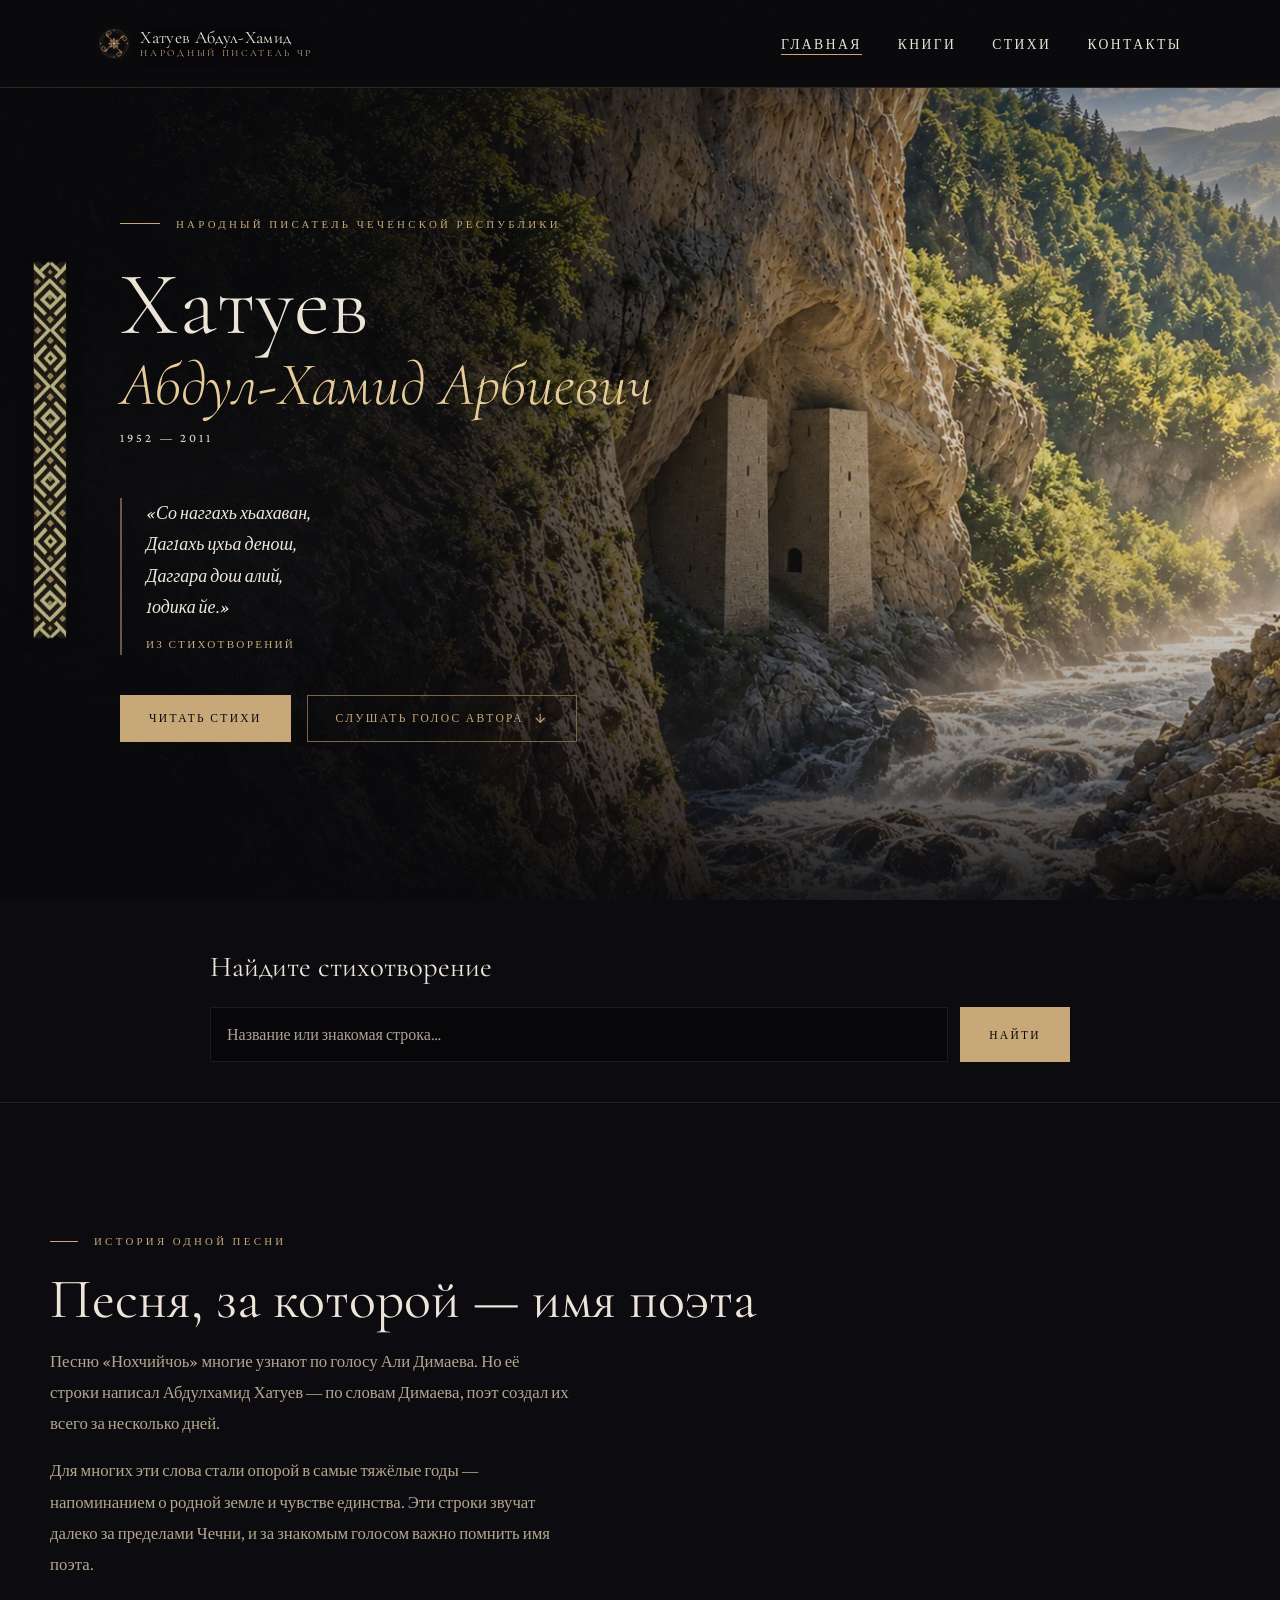
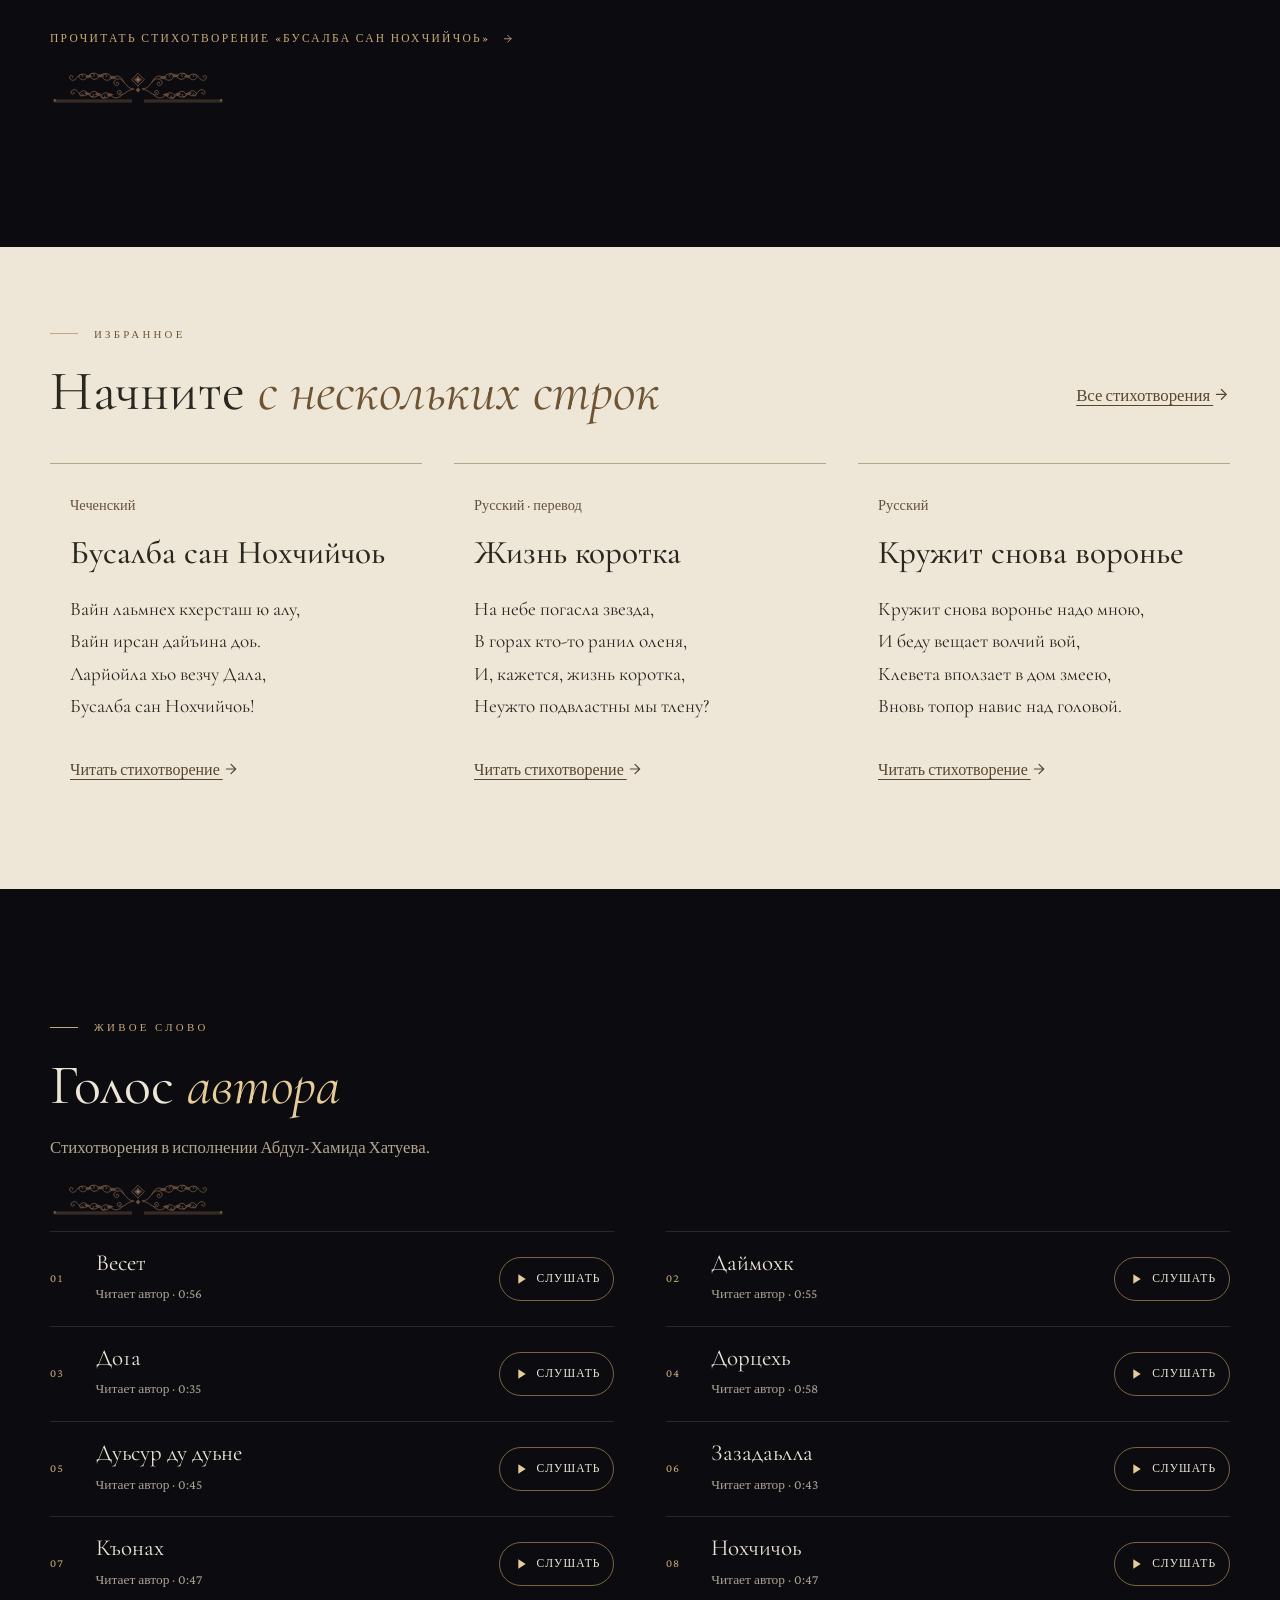
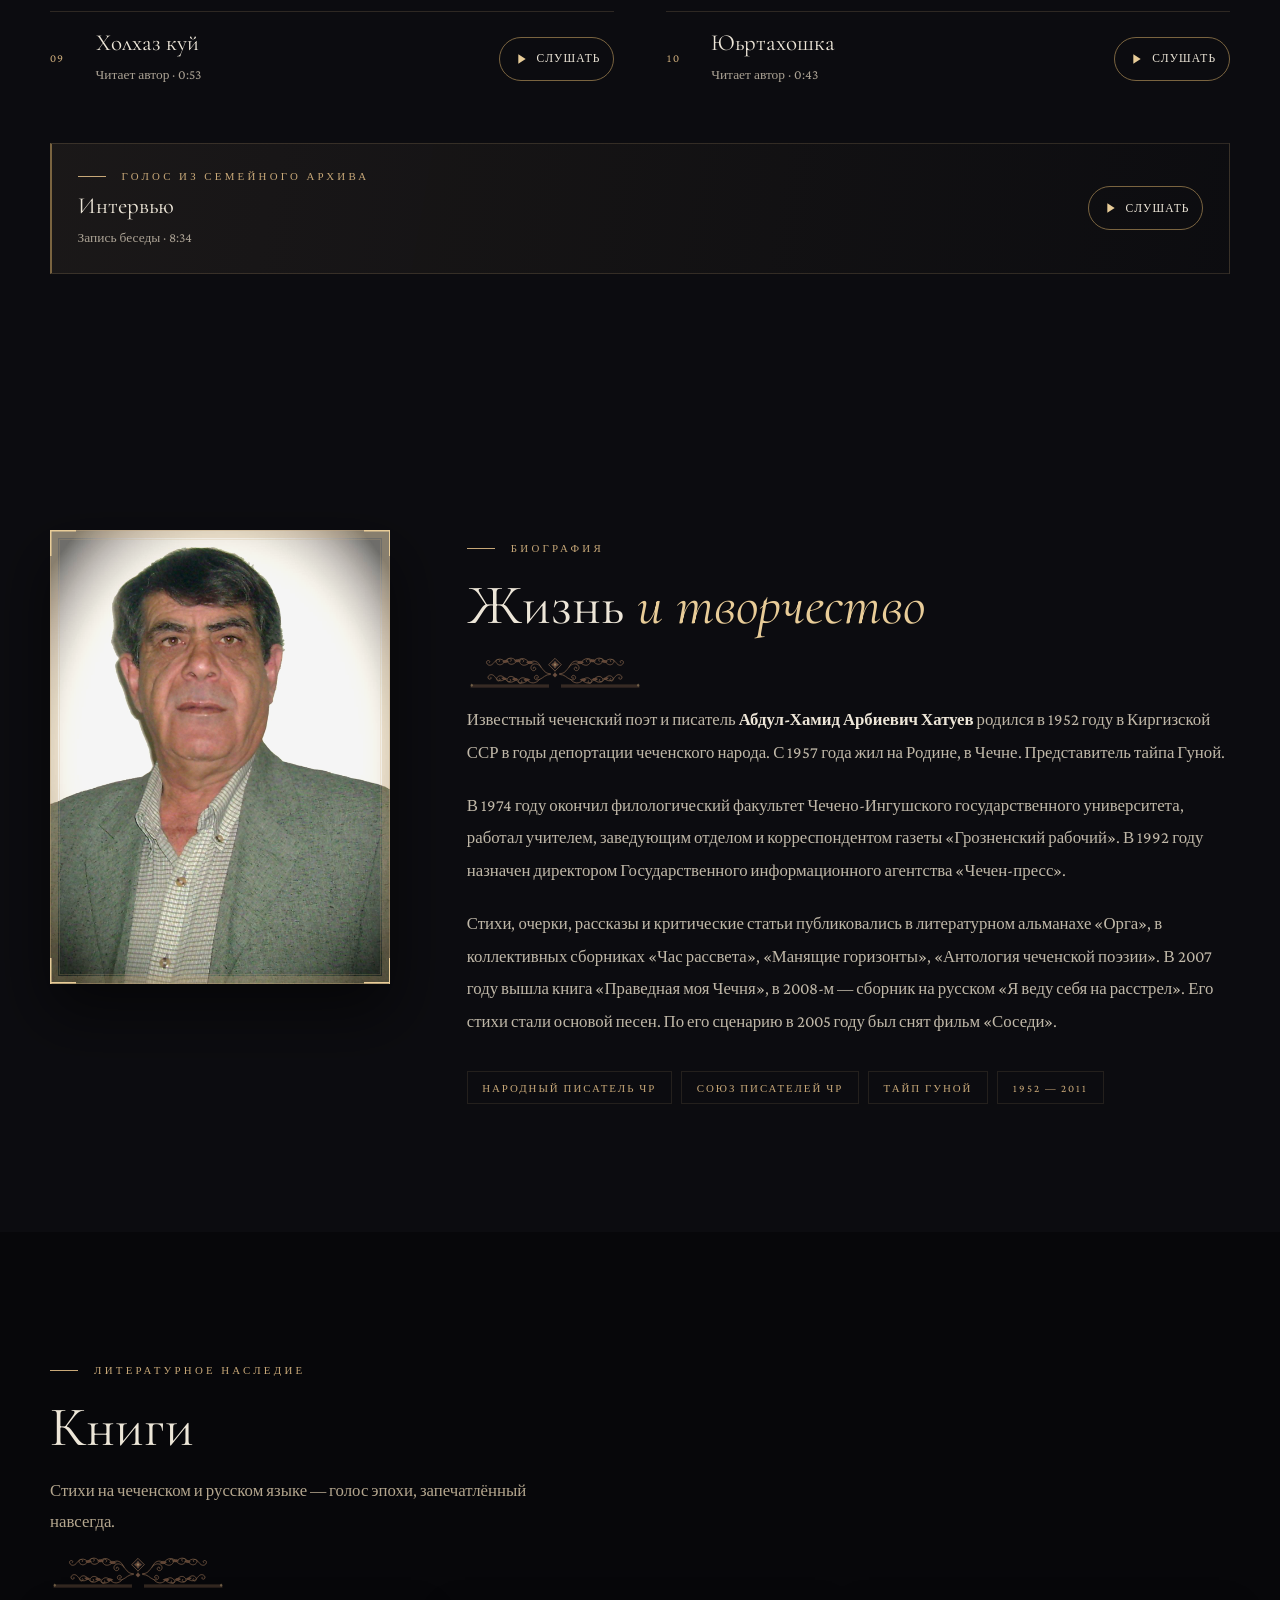
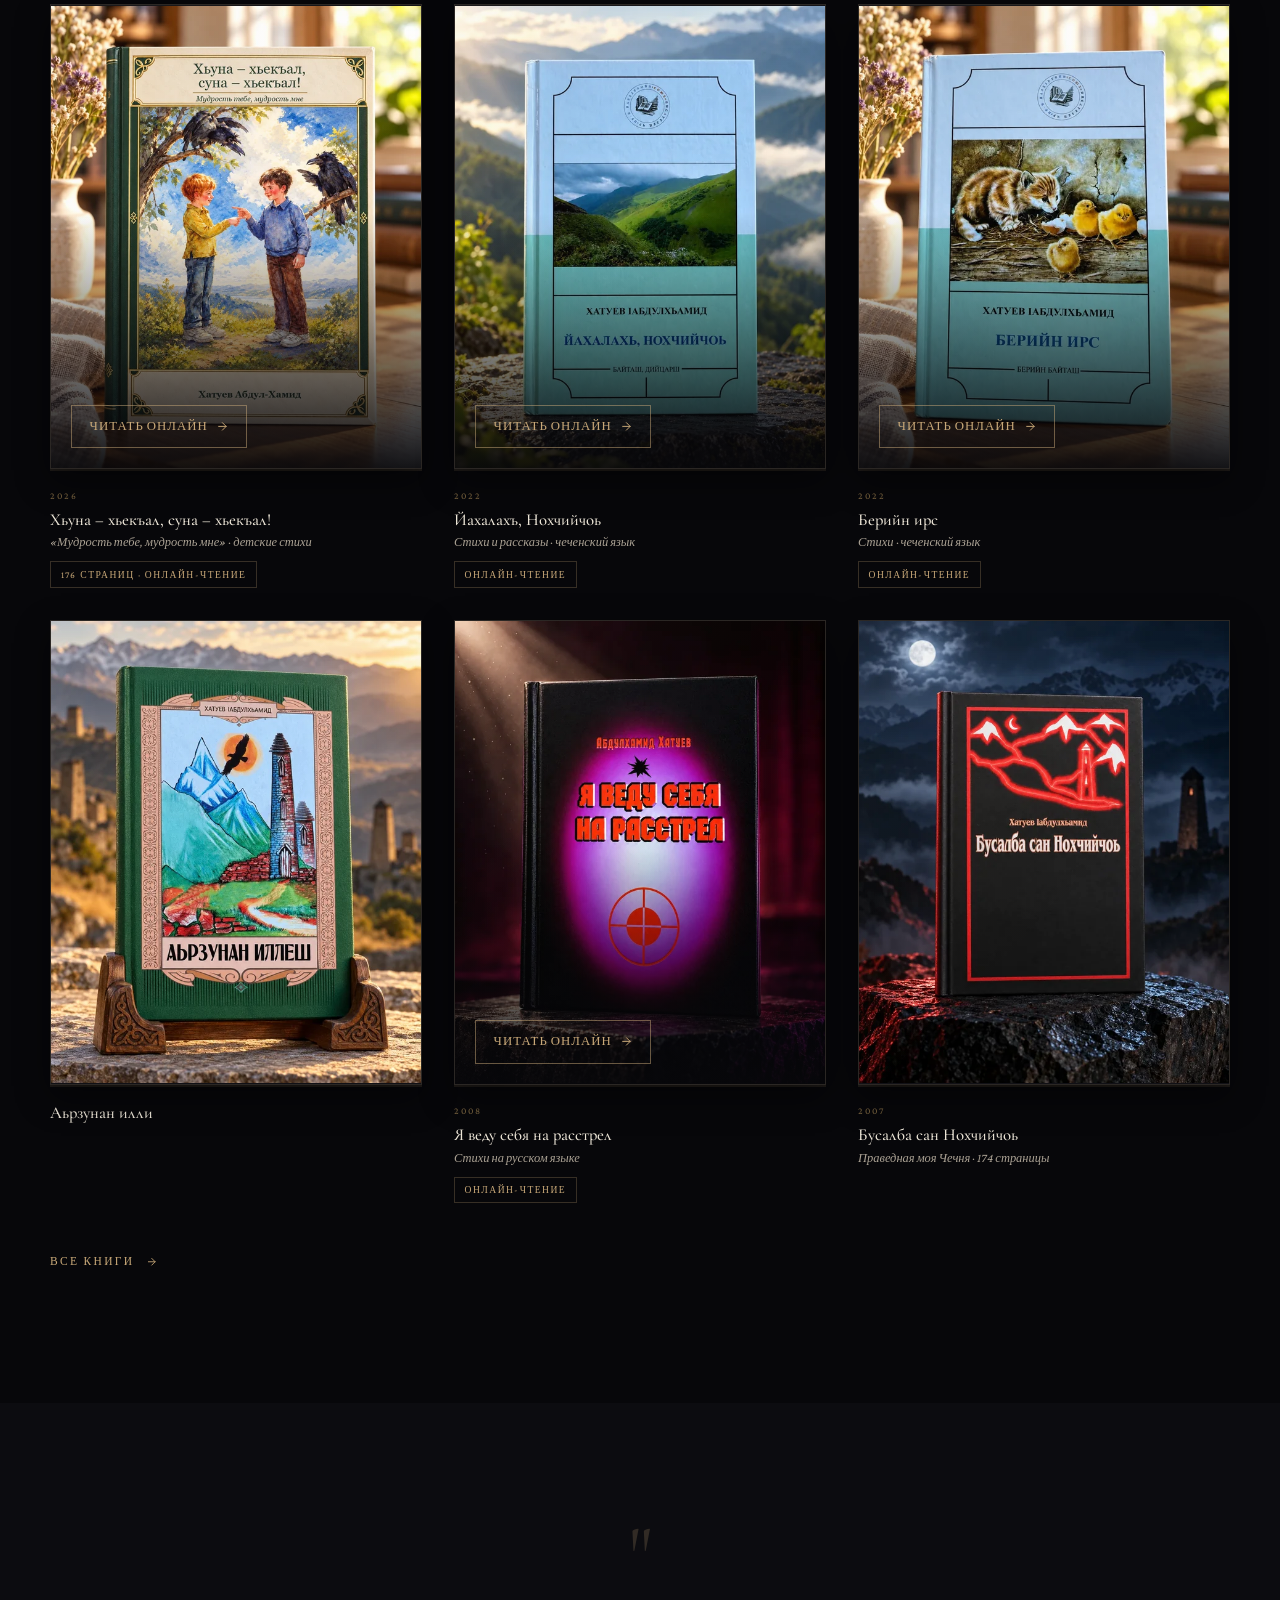
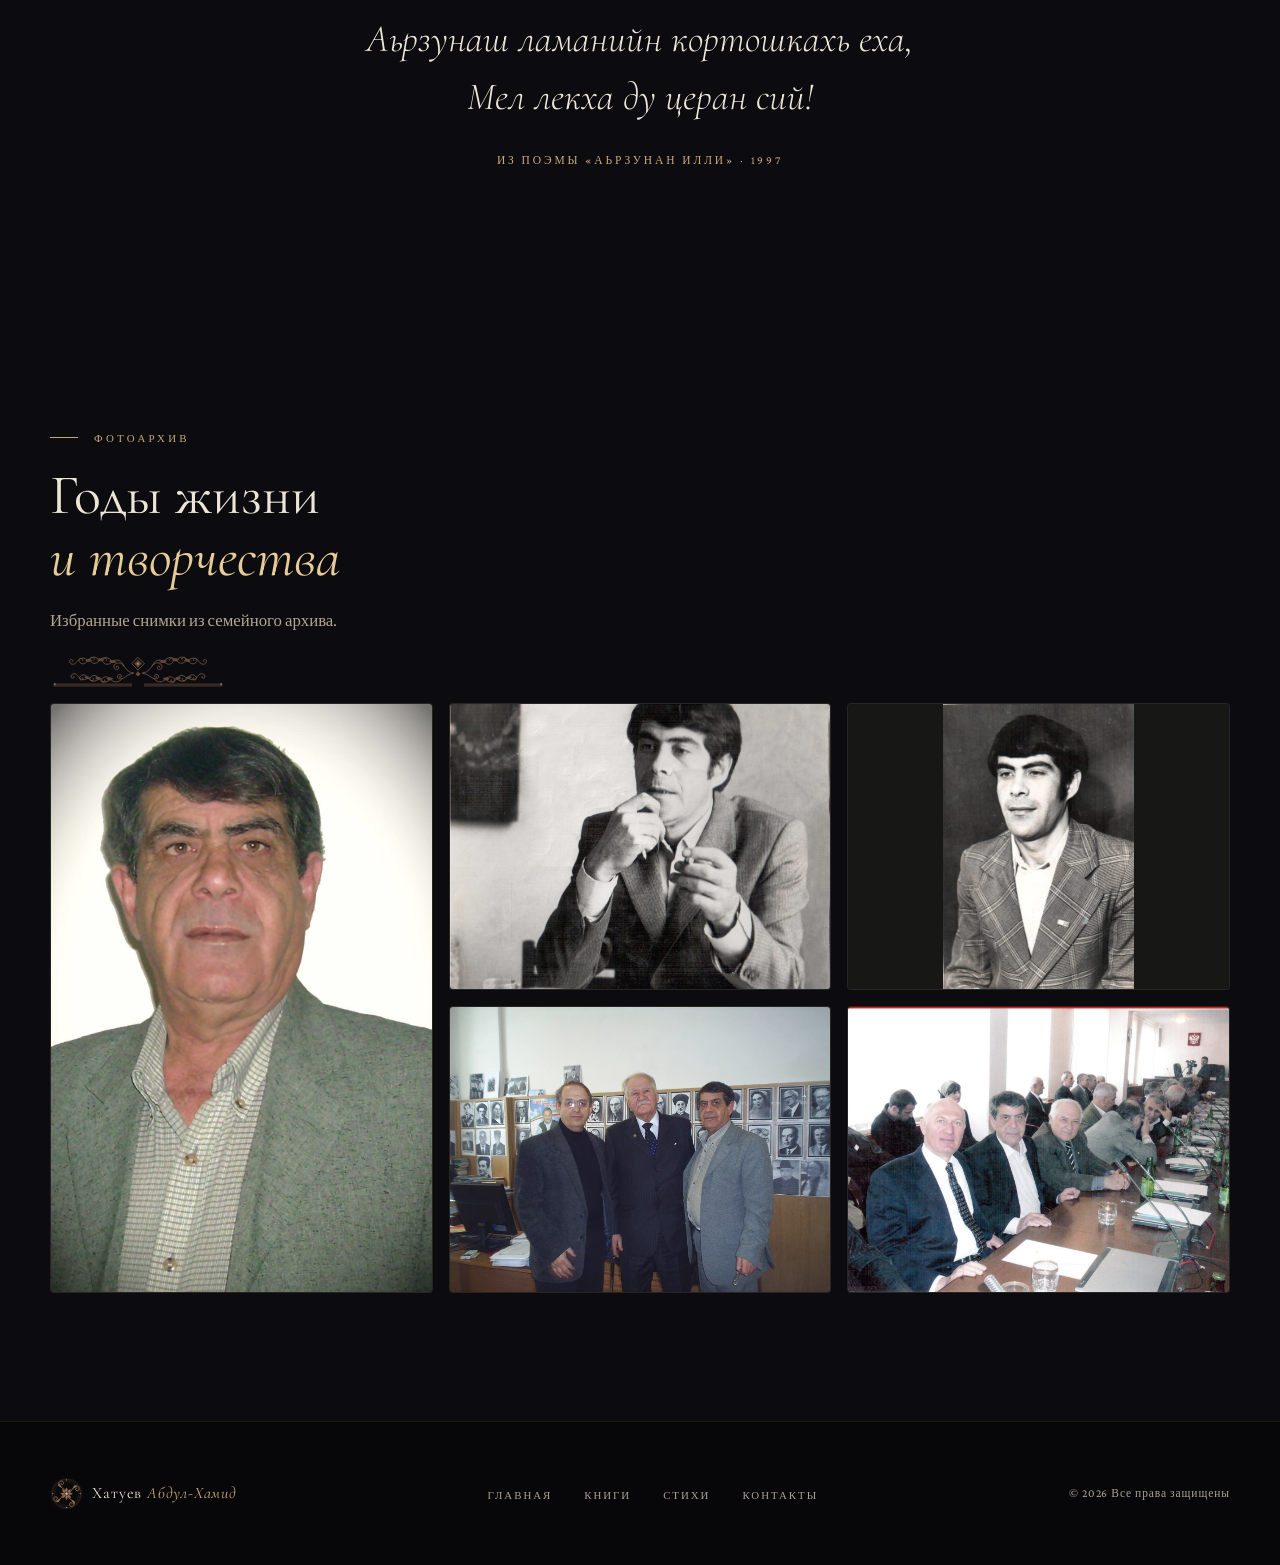
==== commit 79a12ec4: "Open every PDF book in the site reader" ====
--- a/index.html
+++ b/index.html
@@ -295,8 +295,8 @@
             <img src="images/covers/mudrost-tebe-mudrost-mne.webp" alt="Обложка книги «Хьуна – хьекъал, суна – хьекъал!» — «Мудрость тебе, мудрость мне»" class="book-card__img" width="600" height="750" loading="lazy" decoding="async">
             <div class="book-card__sheen"></div>
             <div class="book-card__action">
-              <a href="files/mudrost-tebe-mudrost-mne-2026.pdf" class="book-card__read" target="_blank" rel="noopener">
-                Читать PDF <svg class="ui-icon ui-icon--arrow" viewBox="0 0 24 24" aria-hidden="true" focusable="false"><path d="M5 12h14m-7-7 7 7-7 7"/></svg>
+              <a href="reader.html?book=3" class="book-card__read">
+                Читать онлайн <svg class="ui-icon ui-icon--arrow" viewBox="0 0 24 24" aria-hidden="true" focusable="false"><path d="M5 12h14m-7-7 7 7-7 7"/></svg>
               </a>
             </div>
           </div>
@@ -304,7 +304,7 @@
             <div class="book-card__num">2026</div>
             <div class="book-card__title">Хьуна – хьекъал, суна – хьекъал!</div>
             <div class="book-card__sub">«Мудрость тебе, мудрость мне» · детские стихи</div>
-            <span class="book-card__status book-card__status--available">176 страниц · PDF</span>
+            <span class="book-card__status book-card__status--available">176 страниц · Онлайн-чтение</span>
           </div>
         </div>
 
@@ -359,8 +359,8 @@
             <img src="images/covers/rasstrel.webp?v=2" alt="Фотография обложки книги «Я веду себя на расстрел»" class="book-card__img" width="600" height="750" loading="lazy" decoding="async">
             <div class="book-card__sheen"></div>
             <div class="book-card__action">
-              <a href="files/ya-vedu-sebya-na-rasstrel-2008.pdf" class="book-card__read" target="_blank" rel="noopener" aria-label="Открыть PDF книги «Я веду себя на расстрел»">
-                Читать PDF <svg class="ui-icon ui-icon--arrow" viewBox="0 0 24 24" aria-hidden="true" focusable="false"><path d="M5 12h14m-7-7 7 7-7 7"/></svg>
+              <a href="reader.html?book=4" class="book-card__read" aria-label="Читать онлайн книгу «Я веду себя на расстрел»">
+                Читать онлайн <svg class="ui-icon ui-icon--arrow" viewBox="0 0 24 24" aria-hidden="true" focusable="false"><path d="M5 12h14m-7-7 7 7-7 7"/></svg>
               </a>
             </div>
           </div>
@@ -368,7 +368,7 @@
             <div class="book-card__num">2008</div>
             <div class="book-card__title">Я веду себя на расстрел</div>
             <div class="book-card__sub">Стихи на русском языке</div>
-            <span class="book-card__status book-card__status--available">Книга · PDF</span>
+            <span class="book-card__status book-card__status--available">Онлайн-чтение</span>
           </div>
         </div>
 
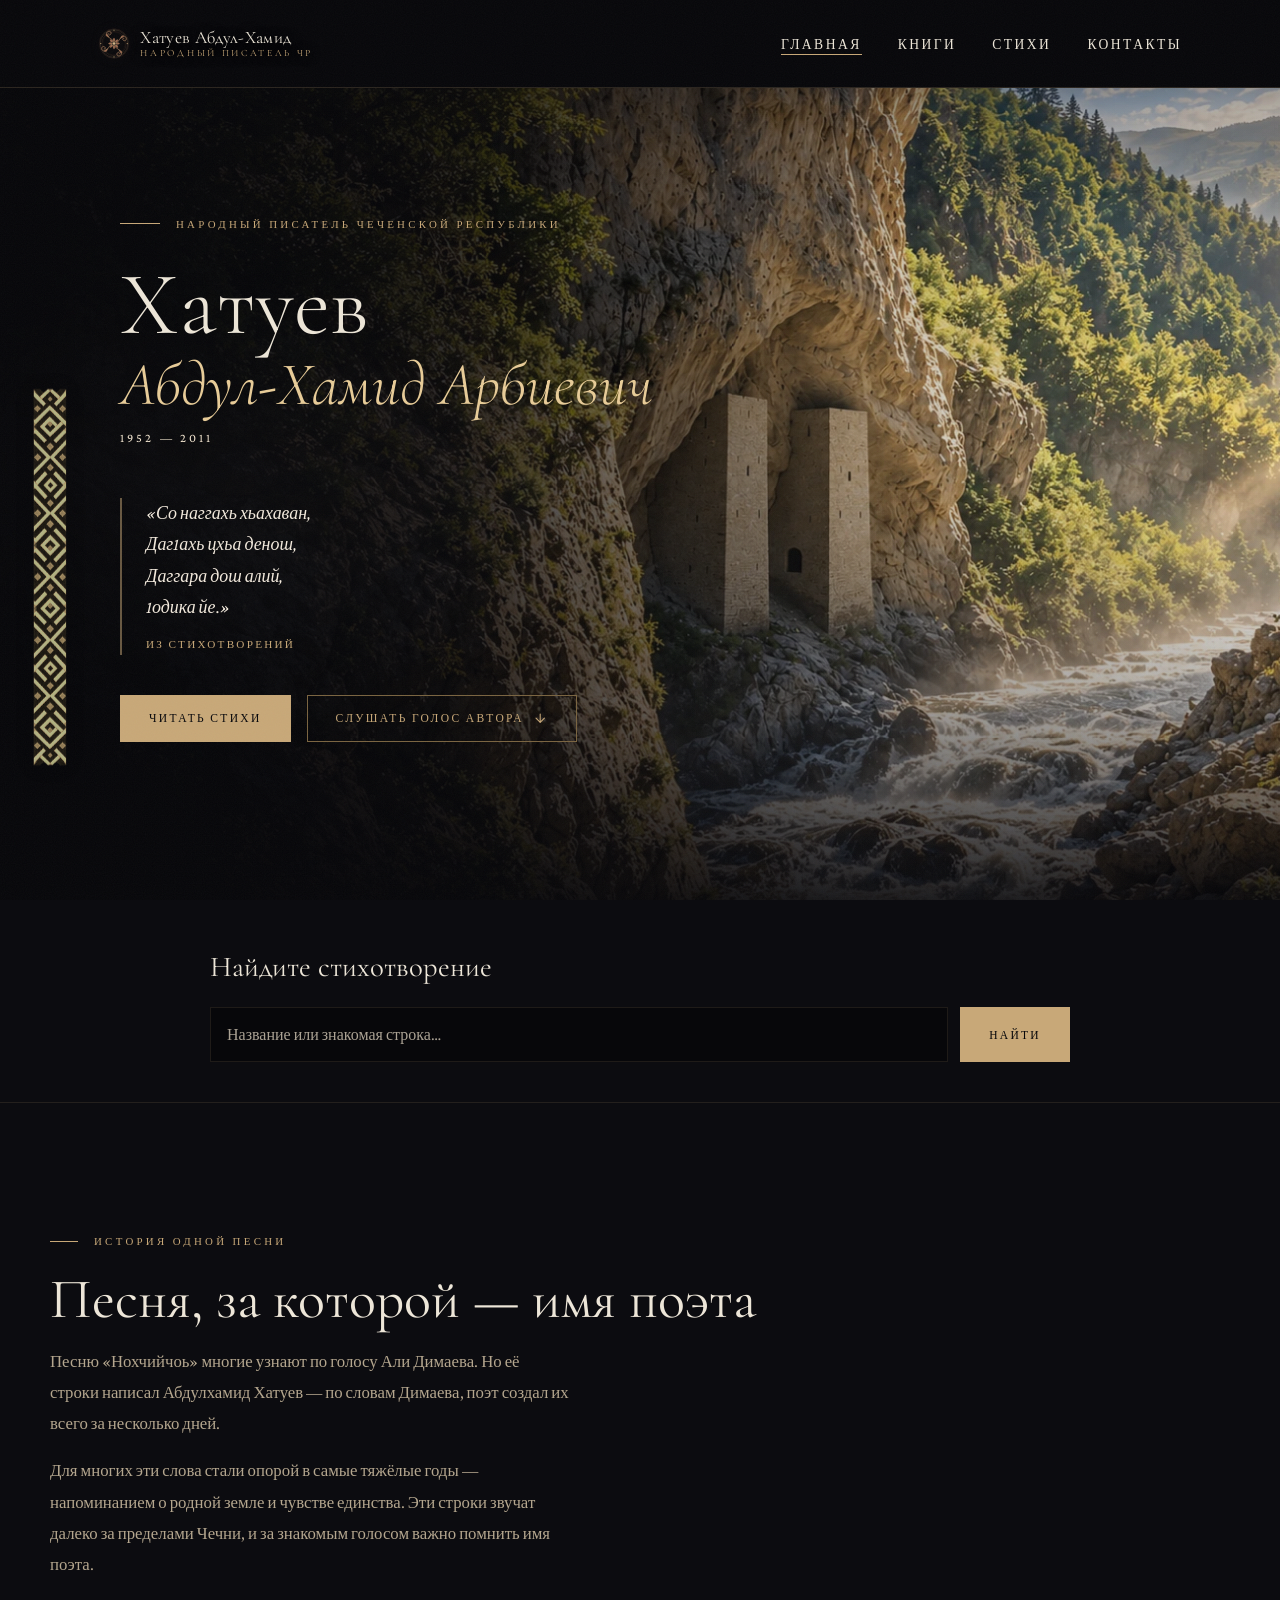
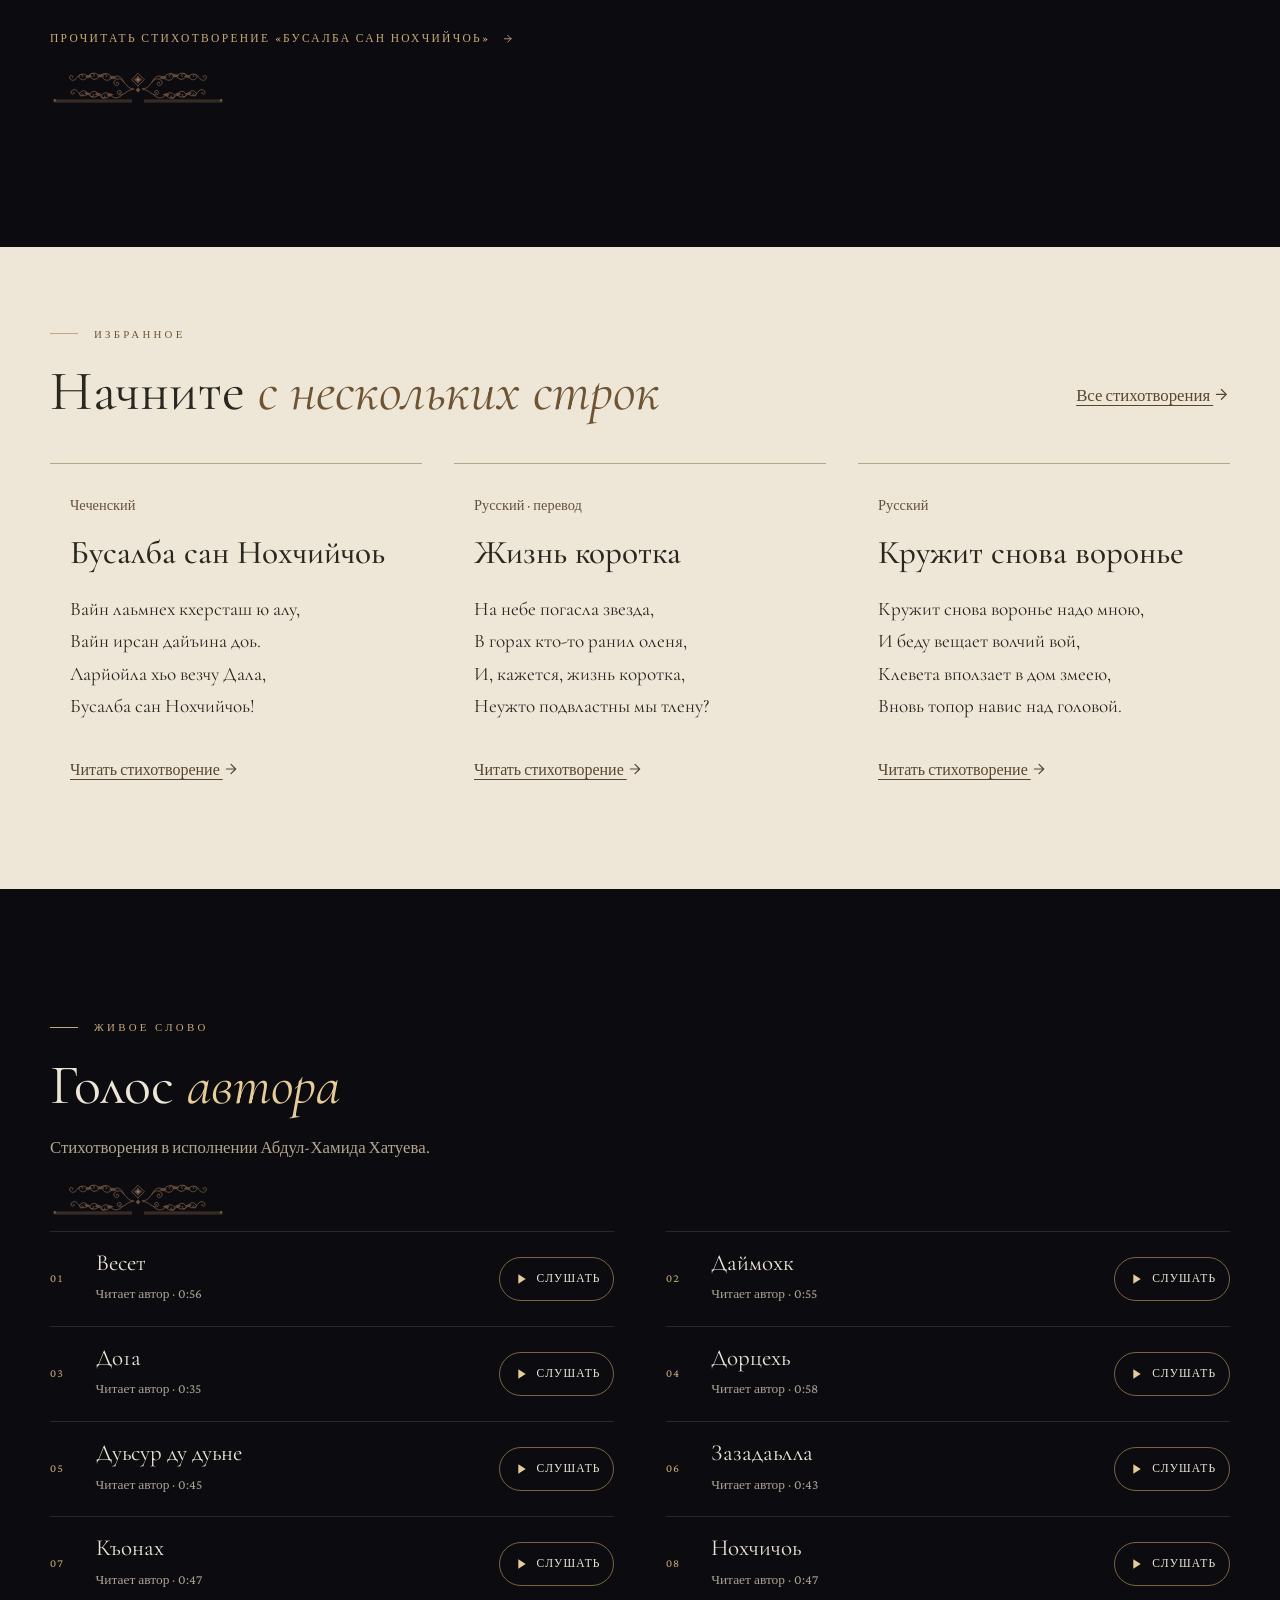
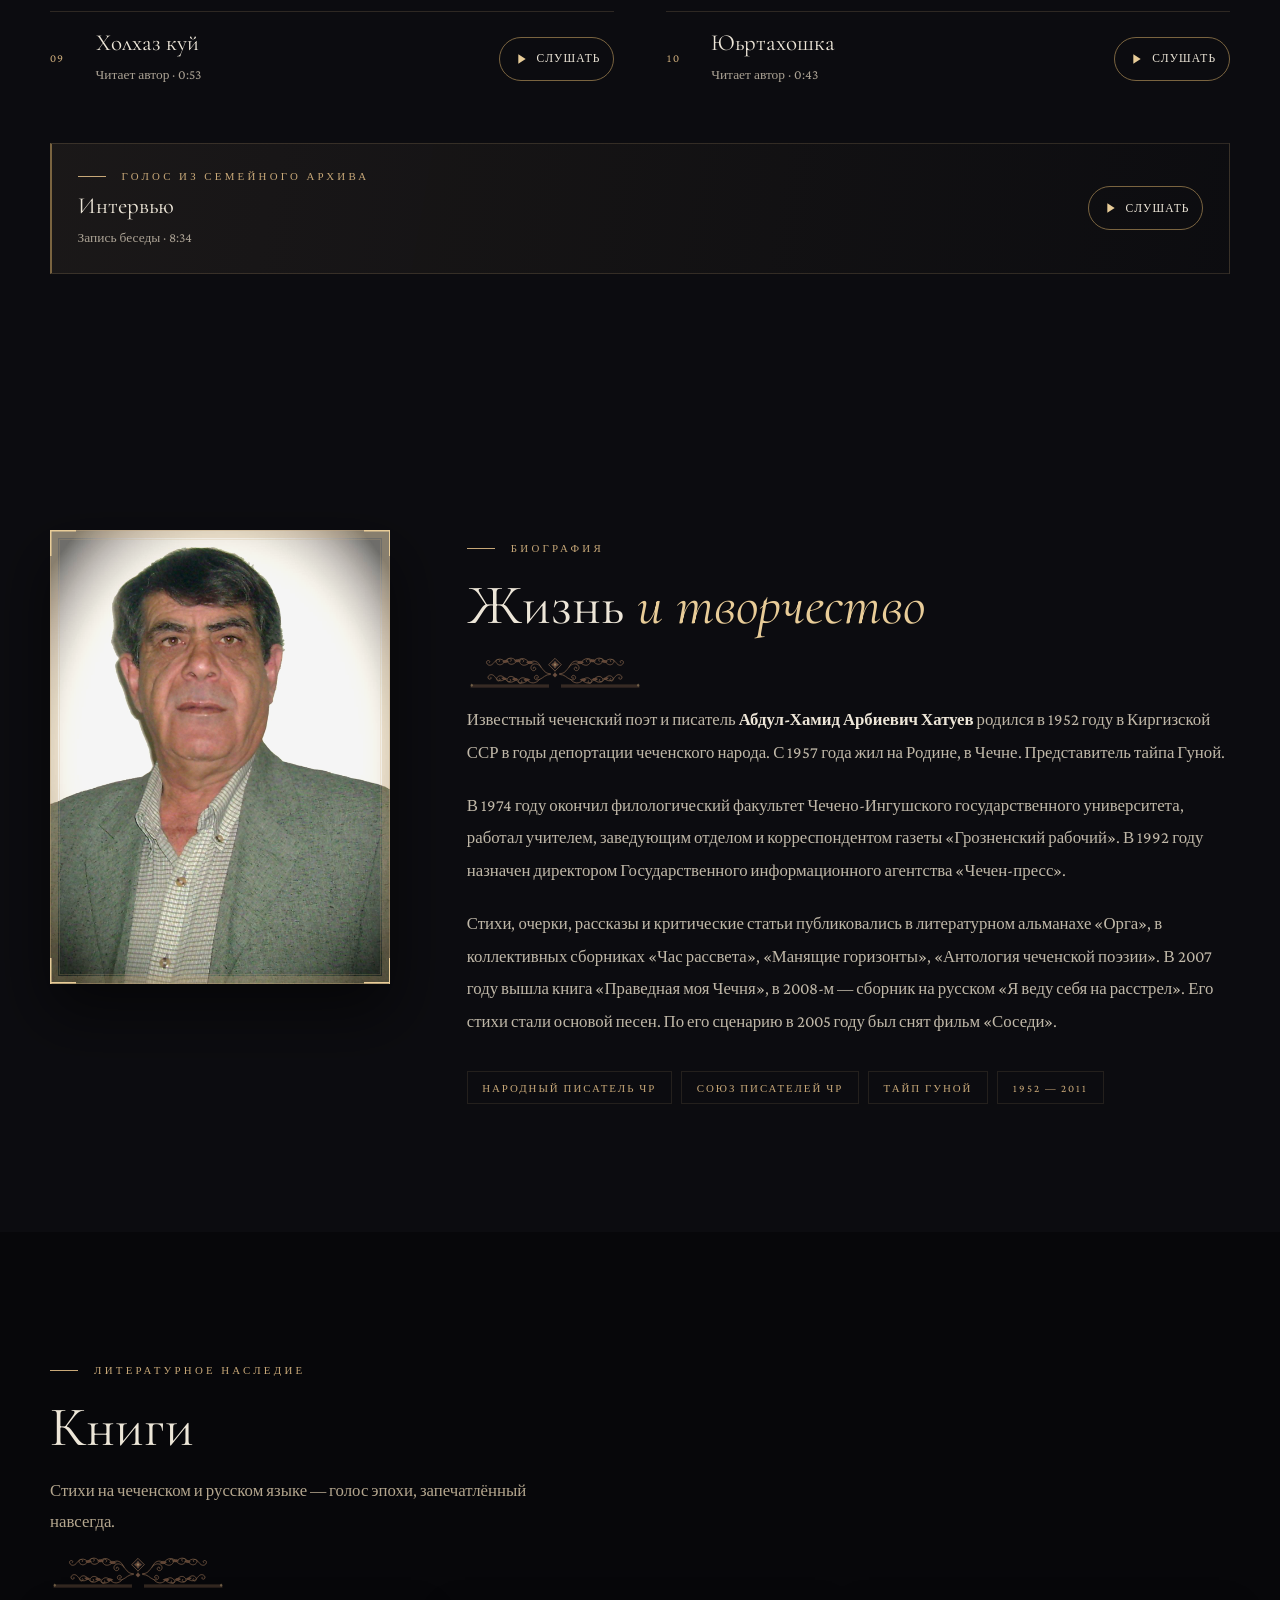
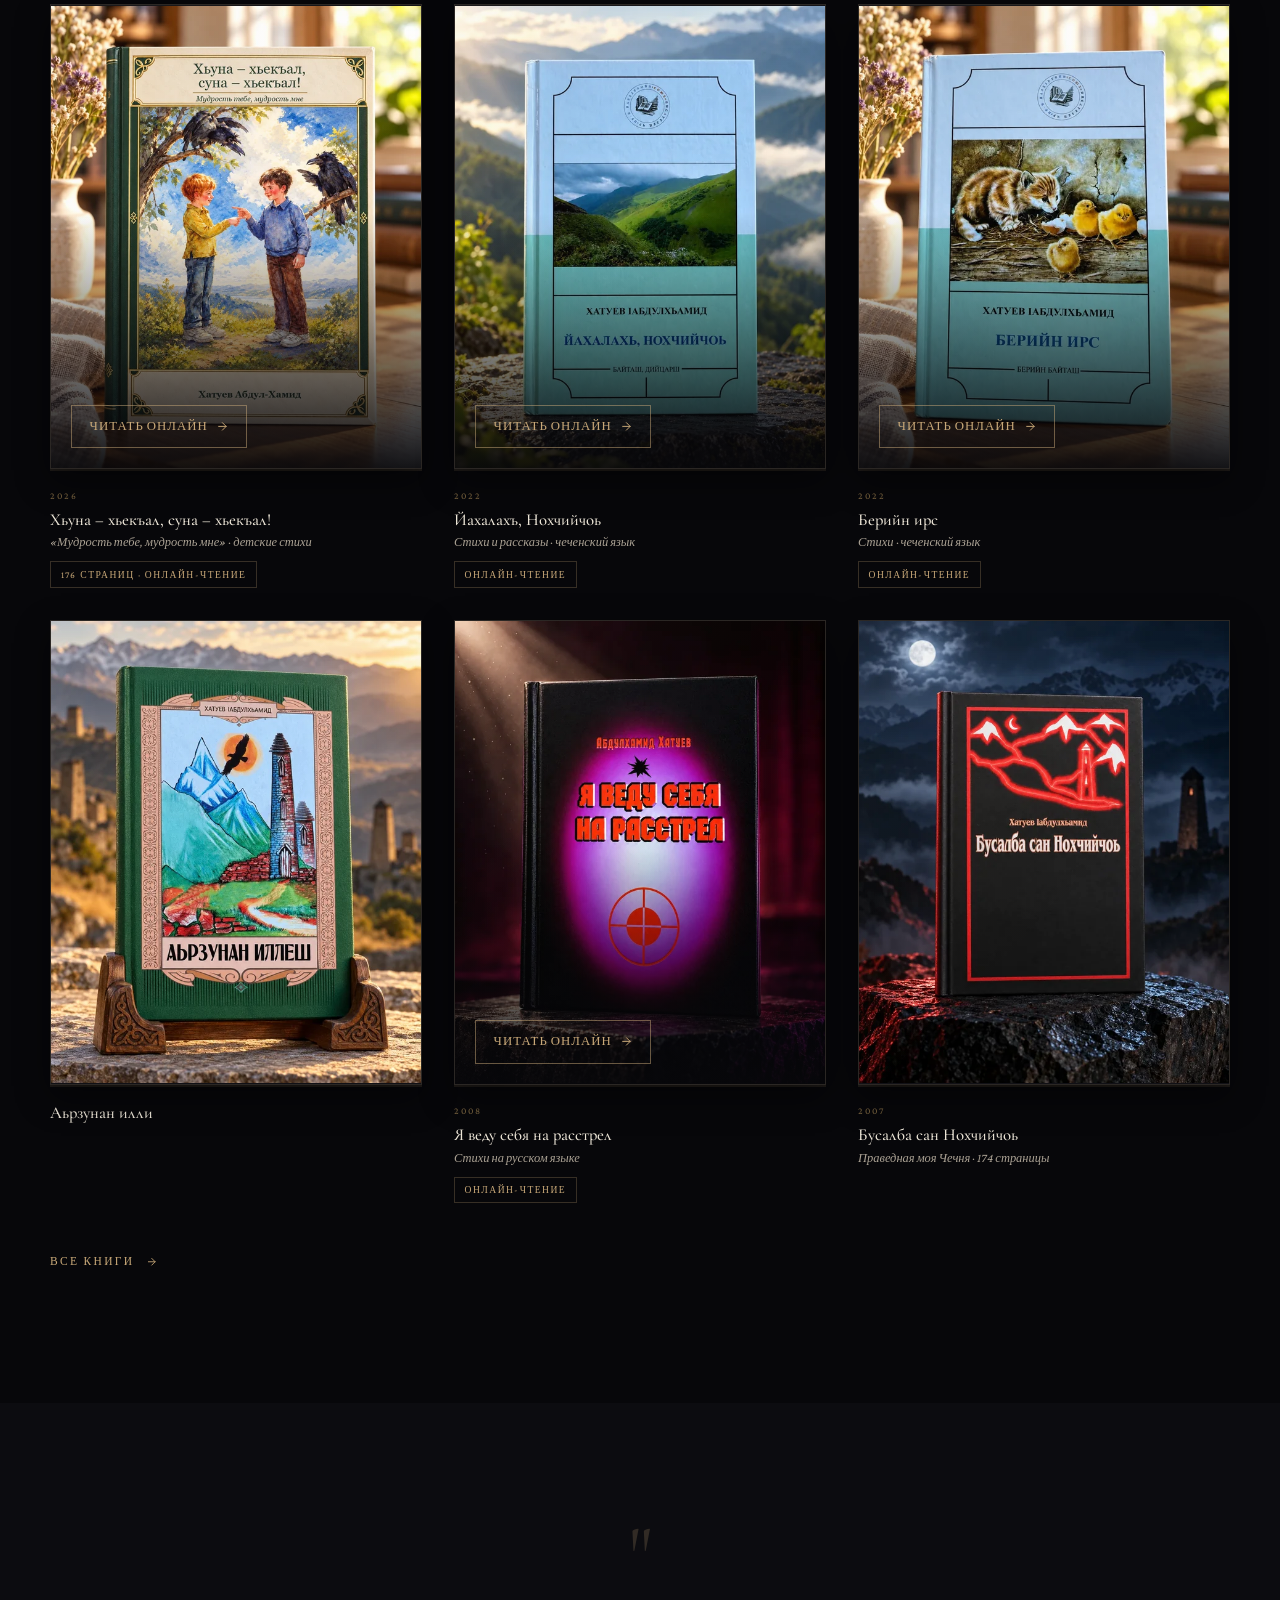
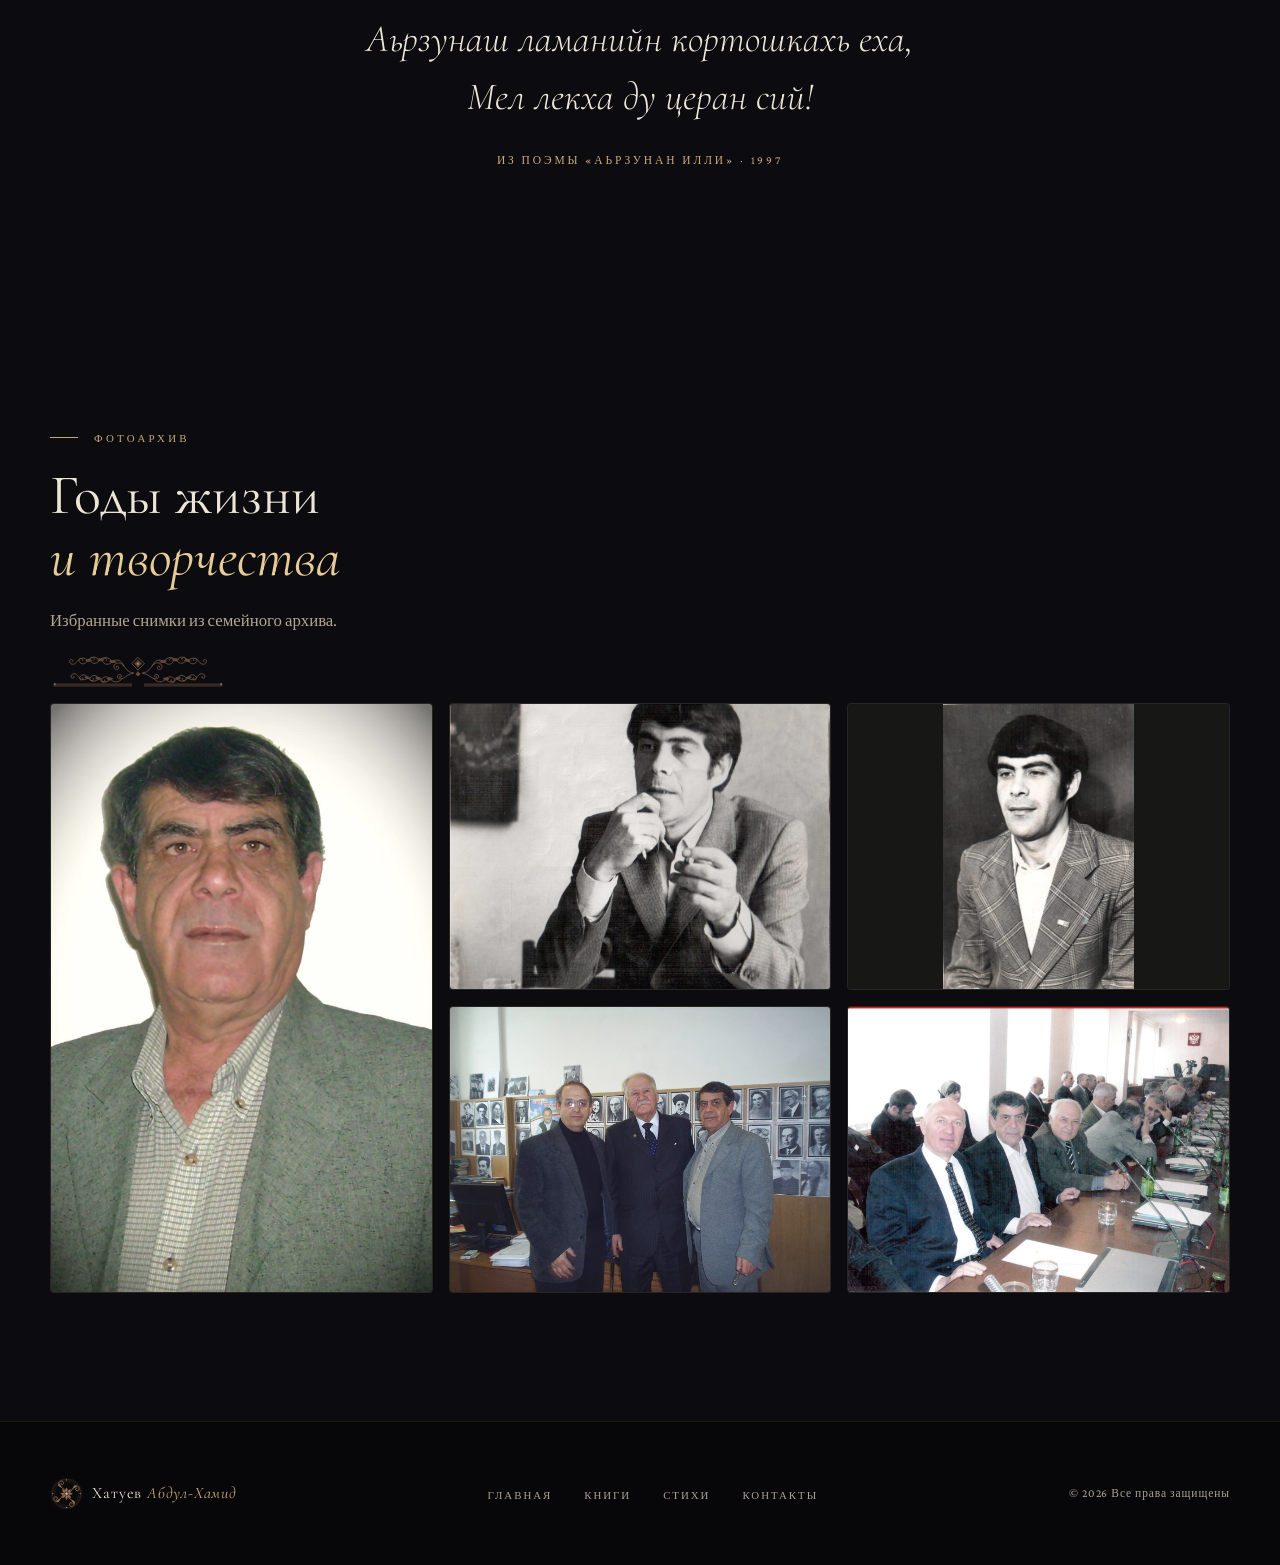
==== commit 41eed124: "Center homepage ornament on poem quote" ====
--- a/index.html
+++ b/index.html
@@ -27,7 +27,7 @@
   <link rel="preconnect" href="https://fonts.googleapis.com">
   <link rel="preconnect" href="https://fonts.gstatic.com" crossorigin>
   <link href="https://fonts.googleapis.com/css2?family=Cormorant+Garamond:ital,wght@0,300;0,400;0,500;0,600;1,300;1,400;1,500&family=Crimson+Pro:ital,wght@0,400;0,500;0,600;1,400;1,500&display=swap" rel="stylesheet">
-  <link rel="stylesheet" href="css/style-v39.css">
+  <link rel="stylesheet" href="css/style-v40.css">
   <link rel="preload" as="image" href="images/ushkaloy-hero-photoreal-20261101.webp" fetchpriority="high">
 </head>
 <body>
@@ -69,7 +69,6 @@
       <div class="hero-mist hero-mist--near"></div>
       <div class="hero-glow"></div>
     </div>
-    <img class="hero-ornament" src="images/ornaments/chechen-woven-border.webp?v=1" alt="" aria-hidden="true">
     <div class="hero__overlay"></div>
     <div class="hero__content">
       <div class="hero__eyebrow">Народный писатель Чеченской Республики</div>
@@ -78,13 +77,16 @@
         <span class="hero__name-sub">Абдул-Хамид Арбиевич</span>
       </h1>
       <p class="hero__dates">1952 — 2011</p>
-      <blockquote class="hero__quote">
-        «Со наггахь хьахаван,<br>
-        Даг1ахь цхьа денош,<br>
-        Даггара дош алий,<br>
-        1одика йе.»
-        <span class="hero__quote-attr">Из стихотворений</span>
-      </blockquote>
+      <div class="hero__poem">
+        <img class="hero-ornament" src="images/ornaments/chechen-woven-border.webp?v=1" alt="" aria-hidden="true">
+        <blockquote class="hero__quote">
+          «Со наггахь хьахаван,<br>
+          Даг1ахь цхьа денош,<br>
+          Даггара дош алий,<br>
+          1одика йе.»
+          <span class="hero__quote-attr">Из стихотворений</span>
+        </blockquote>
+      </div>
       <div class="hero__cta">
         <a href="stikhi.html" class="btn btn--gold">Читать стихи</a>
         <a href="#voice" class="btn btn--outline">Слушать голос автора
--- a/css/style-v40.css
+++ b/css/style-v40.css
@@ -0,0 +1,1694 @@
+@import url('https://fonts.googleapis.com/css2?family=Cormorant+Garamond:ital,wght@0,300;0,400;0,500;0,600;1,300;1,400;1,500&family=Crimson+Pro:ital,wght@0,400;0,500;0,600;1,400;1,500&display=swap');
+
+/* ═══════════════════════════════════════════
+   DESIGN TOKENS
+═══════════════════════════════════════════ */
+:root {
+  --bg:            #07070A;
+  --bg-surface:    #0C0C10;
+  --bg-card:       #111116;
+  --bg-hover:      #17171E;
+  --gold:          #C8A878;
+  --gold-bright:   #E8CC98;
+  --gold-dim:      #7A6440;
+  --gold-line:     rgba(200,168,120,0.18);
+  --cream:         #EDE6D8;
+  --text:          #C0B8A8;
+  --muted:         #706860;
+  --border:        rgba(200,168,120,0.12);
+  --ff-display:    'Cormorant Garamond', Georgia, serif;
+  --ff-body:       'Crimson Pro', Georgia, serif;
+  --ease:          cubic-bezier(0.16, 1, 0.3, 1);
+  --nav-h:         88px;
+  --safe-top:      0px;
+  --nav-total-h:   calc(var(--nav-h) + var(--safe-top));
+  --max-w:         1180px;
+  --gap-section:   clamp(5rem, 10vw, 9rem);
+  --px:            clamp(1.25rem, 5vw, 3rem);
+}
+@supports (padding-top: constant(safe-area-inset-top)) {
+  :root { --safe-top: constant(safe-area-inset-top); }
+}
+@supports (padding-top: env(safe-area-inset-top)) {
+  :root { --safe-top: env(safe-area-inset-top, 0px); }
+}
+
+/* ═══════════════════════════════════════════
+   RESET & BASE
+═══════════════════════════════════════════ */
+*, *::before, *::after { box-sizing: border-box; margin: 0; padding: 0; }
+html {
+  background-color: var(--bg);
+  scroll-behavior: smooth;
+  scroll-padding-top: var(--nav-total-h);
+}
+body {
+  background: var(--bg);
+  color: var(--text);
+  font-family: var(--ff-body);
+  font-size: clamp(1.05rem, 1.2vw, 1.125rem);
+  line-height: 1.85;
+  overflow-x: hidden;
+  -webkit-font-smoothing: antialiased;
+  -moz-osx-font-smoothing: grayscale;
+}
+html.ios26-safari-scroll-locked {
+  height: 100%;
+  overflow: hidden;
+  background: #000;
+}
+html.ios26-safari-scroll-locked body {
+  height: 100%;
+  overflow: hidden;
+  overscroll-behavior: none;
+  background: #000;
+}
+.ios26-page-scroll {
+  position: fixed;
+  inset: 0;
+  z-index: 0;
+  overflow-x: hidden;
+  overflow-y: auto;
+  overscroll-behavior-y: contain;
+  -webkit-overflow-scrolling: touch;
+  background: var(--bg);
+}
+a { color: inherit; text-decoration: none; }
+img { display: block; max-width: 100%; }
+button { font-family: inherit; cursor: pointer; background: none; border: none; }
+
+/* Grain overlay */
+body::before {
+  content: '';
+  position: fixed;
+  inset: 0;
+  z-index: 9998;
+  pointer-events: none;
+  opacity: 0.04;
+  background-image: url("data:image/svg+xml,%3Csvg xmlns='http://www.w3.org/2000/svg' width='200' height='200'%3E%3Cfilter id='n'%3E%3CfeTurbulence type='fractalNoise' baseFrequency='0.9' numOctaves='4' stitchTiles='stitch'/%3E%3C/filter%3E%3Crect width='200' height='200' filter='url(%23n)'/%3E%3C/svg%3E");
+}
+
+/* ═══════════════════════════════════════════
+   NAVIGATION
+═══════════════════════════════════════════ */
+.nav {
+  position: fixed;
+  top: 0; left: 0; right: 0;
+  height: var(--nav-total-h);
+  padding-top: var(--safe-top);
+  z-index: 1000;
+  background: var(--bg);
+  border-bottom: 1px solid rgba(200,168,120,0.18);
+  transition: background 0.5s var(--ease), border-color 0.5s;
+}
+.nav.scrolled {
+  background: var(--bg);
+  border-bottom-color: var(--border);
+}
+.nav__inner {
+  max-width: var(--max-w);
+  margin: 0 auto;
+  padding: 0 var(--px);
+  height: 100%;
+  display: flex;
+  align-items: center;
+  justify-content: space-between;
+  gap: 2rem;
+}
+.nav__logo {
+  font-family: var(--ff-display);
+  font-weight: 400;
+  color: var(--cream);
+  display: flex;
+  flex-direction: column;
+  line-height: 1.15;
+  letter-spacing: 0.02em;
+  text-shadow: 0 1px 12px rgba(0,0,0,0.8);
+}
+.nav__logo-name { font-size: 1.1rem; }
+.nav__logo-title {
+  font-size: 0.6rem;
+  letter-spacing: 0.28em;
+  text-transform: uppercase;
+  color: var(--gold);
+}
+.nav__links {
+  display: flex;
+  align-items: center;
+  gap: 2.25rem;
+  list-style: none;
+}
+.nav__links a {
+  font-size: 0.85rem;
+  letter-spacing: 0.18em;
+  text-transform: uppercase;
+  color: var(--cream);
+  text-shadow: none;
+  transition: color 0.25s;
+  position: relative;
+  padding-bottom: 3px;
+}
+.nav__links a::after {
+  content: '';
+  position: absolute;
+  bottom: 0; left: 0; right: 100%;
+  height: 1px;
+  background: var(--gold);
+  transition: right 0.35s var(--ease);
+}
+.nav__links a:hover,
+.nav__links a.active { color: var(--cream); }
+.nav__links a:hover::after,
+.nav__links a.active::after { right: 0; }
+
+/* Hamburger */
+.nav__hamburger {
+  display: none;
+  flex-direction: column;
+  justify-content: center;
+  gap: 6px;
+  padding: 8px;
+  color: var(--cream);
+  filter: drop-shadow(0 1px 6px rgba(0,0,0,0.8));
+}
+.nav__hamburger span {
+  display: block;
+  width: 22px;
+  height: 1px;
+  background: currentColor;
+  transition: transform 0.35s var(--ease), opacity 0.25s;
+  transform-origin: center;
+}
+.nav__hamburger.open span:nth-child(1) { transform: translateY(7px) rotate(45deg); }
+.nav__hamburger.open span:nth-child(2) { opacity: 0; transform: scaleX(0); }
+.nav__hamburger.open span:nth-child(3) { transform: translateY(-7px) rotate(-45deg); }
+
+/* Mobile overlay menu */
+.nav__drawer {
+  position: fixed;
+  top: var(--nav-total-h); left: 0; right: 0; bottom: 0;
+  background: rgba(7,7,10,0.98);
+  backdrop-filter: blur(24px);
+  display: flex;
+  flex-direction: column;
+  justify-content: center;
+  padding: 3rem var(--px);
+  transform: translateX(100%);
+  transition: transform 0.5s var(--ease);
+  z-index: 999;
+  border-top: 1px solid var(--border);
+}
+.nav__drawer.open { transform: translateX(0); }
+.nav__drawer ul { list-style: none; display: flex; flex-direction: column; gap: 2rem; }
+.nav__drawer a {
+  font-family: var(--ff-display);
+  font-size: clamp(2rem, 8vw, 3rem);
+  font-weight: 300;
+  color: var(--cream);
+  letter-spacing: 0.03em;
+  transition: color 0.2s;
+  display: inline-block;
+}
+.nav__drawer a:hover { color: var(--gold); }
+
+/* ═══════════════════════════════════════════
+   HERO
+═══════════════════════════════════════════ */
+.hero {
+  position: relative;
+  min-height: max(720px, 100svh);
+  display: flex;
+  align-items: center;
+  padding-block: calc(var(--nav-total-h) + 2rem) 4rem;
+  overflow: hidden;
+  isolation: isolate;
+}
+.hero__bg {
+  position: absolute;
+  inset: 0;
+  pointer-events: none;
+  overflow: hidden;
+}
+.hero-photo {
+  position: absolute;
+  inset: -1.5%;
+  background: url('../images/ushkaloy-hero-photoreal-20261101.webp') 56% 54% / cover no-repeat;
+  transform-origin: 56% 54%;
+  animation: hero-photo-arrive 1.6s var(--ease) both;
+}
+@keyframes hero-photo-arrive {
+  from { opacity: .55; transform: scale(1.035); }
+  to { opacity: 1; transform: scale(1); }
+}
+.hero-ornament {
+  position: absolute;
+  z-index: 1;
+  pointer-events: none;
+}
+.hero-mist {
+  position: absolute;
+  pointer-events: none;
+  filter: blur(28px);
+}
+.hero-mist--far {
+  left: -15%;
+  top: 28%;
+  width: 70%;
+  height: 46%;
+  background: radial-gradient(ellipse at 40% 60%, rgba(237,230,216,0.16) 0%, transparent 68%);
+  animation: hero-mist-a 24s ease-in-out infinite;
+}
+.hero-mist--near {
+  right: -10%;
+  bottom: 8%;
+  width: 62%;
+  height: 42%;
+  background: radial-gradient(ellipse at 60% 70%, rgba(200,168,120,0.14) 0%, transparent 70%);
+  animation: hero-mist-b 32s ease-in-out infinite;
+}
+.hero-glow {
+  position: absolute;
+  right: 6%;
+  top: 22%;
+  width: 46%;
+  height: 48%;
+  background: radial-gradient(ellipse at 70% 40%, rgba(232,204,152,0.14) 0%, transparent 62%);
+  animation: hero-glow 18s ease-in-out infinite;
+  mix-blend-mode: screen;
+}
+.hero__overlay {
+  position: absolute;
+  inset: 0;
+  pointer-events: none;
+  background:
+    linear-gradient(to bottom,
+      rgba(7,7,10,0.72) 0%,
+      rgba(7,7,10,0.28) 12%,
+      transparent 28%),
+    linear-gradient(to right,
+      rgba(7,7,10,0.96) 0%,
+      rgba(7,7,10,0.84) 34%,
+      rgba(7,7,10,0.18) 70%,
+      rgba(7,7,10,0.04) 100%),
+    linear-gradient(to top,
+      rgba(7,7,10,0.9) 0%,
+      rgba(7,7,10,0.22) 22%,
+      transparent 48%);
+}
+
+@keyframes hero-mist-a {
+  0%, 100% { transform: translate(0, 0); opacity: 0.75; }
+  50% { transform: translate(3%, -2%); opacity: .92; }
+}
+@keyframes hero-mist-b {
+  0%, 100% { transform: translate(0, 0); opacity: 0.7; }
+  50% { transform: translate(-2.5%, 1.5%); opacity: .9; }
+}
+@keyframes hero-glow {
+  0%, 100% { opacity: 0.7; }
+  50% { opacity: 1; }
+}
+
+@media (max-width: 860px) {
+  .hero__overlay {
+    background:
+      linear-gradient(to right,
+        rgba(7,7,10,0.78) 0%,
+        rgba(7,7,10,0.42) 60%,
+        rgba(7,7,10,0.12) 100%),
+      linear-gradient(to bottom,
+        rgba(7,7,10,0.78) 0%,
+        rgba(7,7,10,0.3) 14%,
+        transparent 32%),
+      linear-gradient(to top,
+        rgba(7,7,10,0.97) 0%,
+        rgba(7,7,10,0.78) 36%,
+        rgba(7,7,10,0.16) 62%,
+        rgba(7,7,10,0.2) 100%);
+  }
+}
+
+@media (prefers-reduced-motion: reduce) {
+  .hero-photo,
+  .hero-mist--far,
+  .hero-mist--near,
+  .hero-glow,
+  .hero__eyebrow,
+  .hero__name,
+  .hero__dates,
+  .hero__quote,
+  .hero__cta {
+    animation: none !important;
+  }
+  .hero-photo { opacity: 1; transform: none; }
+  .hero__eyebrow, .hero__name, .hero__dates, .hero__quote, .hero__cta { opacity: 1; transform: none; }
+}
+
+.hero__content {
+  position: relative;
+  z-index: 2;
+  max-width: 820px;
+  margin: 0;
+  padding: 0 clamp(1.5rem, 5.2vw, 6.25rem);
+  width: 100%;
+}
+.hero__eyebrow {
+  display: flex;
+  align-items: center;
+  gap: 1rem;
+  font-size: 0.68rem;
+  letter-spacing: 0.3em;
+  text-transform: uppercase;
+  color: var(--gold);
+  margin-bottom: 1.5rem;
+  opacity: 0;
+  transform: translateY(20px);
+  animation: slideUp 0.9s 0.2s var(--ease) forwards;
+}
+.hero__eyebrow::before {
+  content: '';
+  width: 40px;
+  height: 1px;
+  background: var(--gold);
+  flex-shrink: 0;
+  transform: scaleX(0);
+  transform-origin: left center;
+  animation: hero-rule-in .65s .72s var(--ease) forwards;
+}
+@keyframes hero-rule-in { to { transform: scaleX(1); } }
+.hero__name-sub {
+  opacity: 0;
+  transform: translateY(12px);
+  animation: hero-subtitle-in .7s .76s var(--ease) forwards;
+}
+@keyframes hero-subtitle-in {
+  to { opacity: 1; transform: translateY(0); }
+}
+.hero__name {
+  font-family: var(--ff-display);
+  font-size: clamp(2.8rem, 7vw, 6.5rem);
+  font-weight: 300;
+  line-height: 1.06;
+  color: var(--cream);
+  margin-bottom: 0.6rem;
+  opacity: 0;
+  transform: translateY(35px);
+  animation: slideUp 1.1s 0.4s var(--ease) forwards;
+}
+.hero__name-sub {
+  display: block;
+  font-style: italic;
+  font-weight: 300;
+  color: var(--gold-bright);
+  font-size: 0.68em;
+}
+.hero__dates {
+  font-size: 0.78rem;
+  letter-spacing: 0.25em;
+  color: #f3e6d0;
+  margin-bottom: 3rem;
+  opacity: 0;
+  animation: slideUp 0.9s 0.65s var(--ease) forwards;
+}
+.hero__quote {
+  max-width: 440px;
+  border-left: 2px solid rgba(200,168,120,0.5);
+  padding-left: 1.5rem;
+  font-style: italic;
+  font-size: clamp(1rem, 1.4vw, 1.15rem);
+  color: #f3eadd;
+  line-height: 1.75;
+  opacity: 0;
+  animation: slideUp 0.9s 0.85s var(--ease) forwards;
+}
+.hero__quote-attr {
+  display: block;
+  margin-top: 0.75rem;
+  font-style: normal;
+  font-size: 0.7rem;
+  letter-spacing: 0.2em;
+  text-transform: uppercase;
+  color: var(--gold);
+}
+.hero__cta {
+  margin-top: 2.5rem;
+  display: flex;
+  gap: 1rem;
+  flex-wrap: wrap;
+  opacity: 1;
+}
+.hero__cta .btn {
+  opacity: 0;
+  animation: hero-cta-in .7s 1.48s var(--ease) forwards;
+}
+.hero__cta .btn--outline { animation-delay: 1.62s; }
+@keyframes hero-cta-in {
+  to { opacity: 1; transform: translateY(0); }
+}
+.btn {
+  display: inline-flex;
+  align-items: center;
+  gap: 0.6rem;
+  padding: 0.75rem 1.75rem;
+  font-family: var(--ff-body);
+  font-size: 0.72rem;
+  letter-spacing: 0.2em;
+  text-transform: uppercase;
+  transition: all 0.3s var(--ease);
+  cursor: pointer;
+}
+.ui-icon {
+  display: inline-block;
+  width: 1em;
+  height: 1em;
+  flex: 0 0 auto;
+  vertical-align: -0.15em;
+  fill: none;
+  stroke: currentColor;
+  stroke-width: 1.8;
+  stroke-linecap: round;
+  stroke-linejoin: round;
+}
+.ui-icon--arrow-down {
+  width: 0.9rem;
+  height: 0.9rem;
+  transition: transform 0.3s var(--ease);
+}
+.hero__cta .btn--outline:hover .ui-icon--arrow-down,
+.hero__cta .btn--outline:focus-visible .ui-icon--arrow-down {
+  transform: translateY(3px);
+}
+.btn--gold {
+  background: var(--gold);
+  color: var(--bg);
+  border: 1px solid var(--gold);
+}
+.hero__cta .btn--gold { position: relative; overflow: hidden; }
+.hero__cta .btn--gold::after {
+  position: absolute;
+  inset: -50% auto -50% -42%;
+  width: 28%;
+  background: linear-gradient(90deg, transparent, rgba(255,255,255,.38), transparent);
+  content: '';
+  transform: translateX(-180%) skewX(-22deg);
+  transition: transform .7s var(--ease);
+  pointer-events: none;
+}
+.hero__cta .btn--gold:hover::after,
+.hero__cta .btn--gold:focus-visible::after {
+  transform: translateX(650%) skewX(-22deg);
+}
+.hero__cta .btn:active { transform: translateY(1px) scale(.99); }
+.btn--gold:hover {
+  background: var(--gold-bright);
+  border-color: var(--gold-bright);
+}
+.btn--outline {
+  border: 1px solid var(--gold-dim);
+  color: var(--gold);
+}
+.btn--outline:hover {
+  border-color: var(--gold);
+  color: var(--cream);
+}
+.hero__scroll-indicator {
+  position: absolute;
+  bottom: 2.5rem;
+  right: var(--px);
+  display: flex;
+  flex-direction: column;
+  align-items: center;
+  gap: 8px;
+  opacity: 0;
+  animation: fadeIn 1s 1.8s forwards;
+}
+.hero__scroll-line {
+  width: 1px;
+  height: 48px;
+  background: linear-gradient(to bottom, var(--gold-dim), transparent);
+  animation: pulse 2s 2.5s ease-in-out infinite;
+}
+.hero__scroll-text {
+  font-size: 0.58rem;
+  letter-spacing: 0.3em;
+  text-transform: uppercase;
+  color: var(--muted);
+  writing-mode: vertical-rl;
+}
+@media (prefers-reduced-motion: reduce) {
+  .hero__eyebrow,
+  .hero__eyebrow::before,
+  .hero__name,
+  .hero__name-sub,
+  .hero__dates,
+  .hero__quote,
+  .hero__cta,
+  .hero__cta .btn {
+    animation: none !important;
+    opacity: 1;
+    transform: none;
+  }
+}
+@media (prefers-reduced-motion: reduce) {
+  .hero__eyebrow,
+  .hero__name,
+  .hero__dates,
+  .hero__quote,
+  .hero__cta {
+    animation: none !important;
+    opacity: 1;
+    transform: none;
+  }
+}
+
+/* ═══════════════════════════════════════════
+   LAYOUT HELPERS
+═══════════════════════════════════════════ */
+.section { padding: var(--gap-section) var(--px); }
+.section--alt { background: var(--bg-surface); }
+.container { max-width: var(--max-w); margin: 0 auto; }
+.section-header { margin-bottom: clamp(2.5rem, 5vw, 4rem); }
+.eyebrow {
+  display: flex;
+  align-items: center;
+  gap: 1rem;
+  font-size: 0.68rem;
+  letter-spacing: 0.3em;
+  text-transform: uppercase;
+  color: var(--gold);
+  margin-bottom: 1rem;
+}
+.eyebrow::before {
+  content: '';
+  width: 28px;
+  height: 1px;
+  background: var(--gold);
+  flex-shrink: 0;
+}
+.h2 {
+  font-family: var(--ff-display);
+  font-size: clamp(2.25rem, 4.5vw, 3.5rem);
+  font-weight: 400;
+  color: var(--cream);
+  line-height: 1.12;
+}
+.h2 em { font-style: italic; color: var(--gold-bright); }
+.lead {
+  margin-top: 1rem;
+  font-size: 1.05rem;
+  color: #b4a68e;
+  max-width: 520px;
+}
+
+/* Gold divider */
+.divider {
+  width: 60px;
+  height: 1px;
+  background: var(--gold);
+  margin: 2rem 0;
+}
+
+/* ═══════════════════════════════════════════
+   BIOGRAPHY SECTION
+═══════════════════════════════════════════ */
+.bio__grid {
+  display: grid;
+  grid-template-columns: 340px 1fr;
+  gap: clamp(3rem, 6vw, 6rem);
+  align-items: start;
+}
+.bio__portrait-wrap {
+  position: relative;
+  isolation: isolate;
+}
+.bio__portrait {
+  width: 100%;
+  aspect-ratio: 3/4;
+  object-fit: cover;
+  object-position: 50% 10%;
+  display: block;
+  filter: contrast(1.08) saturate(0.9) brightness(0.96);
+  box-shadow: 0 28px 56px rgba(0,0,0,0.55);
+}
+.bio__frame {
+  position: absolute;
+  inset: 0;
+  border: 1px solid rgba(200,168,120,0.55);
+  box-shadow: inset 0 0 0 6px rgba(7,7,10,0.0), inset 0 0 0 7px rgba(200,168,120,0.28);
+  pointer-events: none;
+  z-index: 1;
+}
+.bio__frame::before {
+  content: '';
+  position: absolute;
+  inset: 8px;
+  border: 1px solid rgba(200,168,120,0.2);
+  pointer-events: none;
+}
+.bio__frame::after {
+  content: '';
+  position: absolute;
+  inset: -1px;
+  background:
+    linear-gradient(var(--gold-bright), var(--gold-bright)) top left / 26px 1.5px no-repeat,
+    linear-gradient(var(--gold-bright), var(--gold-bright)) top left / 1.5px 26px no-repeat,
+    linear-gradient(var(--gold-bright), var(--gold-bright)) top right / 26px 1.5px no-repeat,
+    linear-gradient(var(--gold-bright), var(--gold-bright)) top right / 1.5px 26px no-repeat,
+    linear-gradient(var(--gold-bright), var(--gold-bright)) bottom left / 26px 1.5px no-repeat,
+    linear-gradient(var(--gold-bright), var(--gold-bright)) bottom left / 1.5px 26px no-repeat,
+    linear-gradient(var(--gold-bright), var(--gold-bright)) bottom right / 26px 1.5px no-repeat,
+    linear-gradient(var(--gold-bright), var(--gold-bright)) bottom right / 1.5px 26px no-repeat;
+  pointer-events: none;
+}
+.bio__text-col { padding-top: 0.5rem; }
+.bio__body {
+  color: var(--text);
+  line-height: 1.95;
+  margin-bottom: 1.25rem;
+}
+.bio__badges {
+  display: flex;
+  flex-wrap: wrap;
+  gap: 0.6rem;
+  margin-top: 2rem;
+}
+.badge {
+  padding: 0.35rem 0.9rem;
+  border: 1px solid var(--border);
+  font-size: 0.68rem;
+  letter-spacing: 0.18em;
+  text-transform: uppercase;
+  color: var(--gold);
+  white-space: nowrap;
+}
+
+/* ═══════════════════════════════════════════
+   BOOKS GRID (homepage preview + full page)
+═══════════════════════════════════════════ */
+.books-grid {
+  display: grid;
+  grid-template-columns: repeat(auto-fill, minmax(190px, 1fr));
+  gap: 2rem;
+}
+.books-grid--5 {
+  grid-template-columns: repeat(5, 1fr);
+}
+.books-grid--6 {
+  grid-template-columns: repeat(3, 1fr);
+}
+.book-card {
+  display: flex;
+  flex-direction: column;
+}
+.book-card__cover-wrap {
+  position: relative;
+  aspect-ratio: 1122 / 1402;
+  overflow: hidden;
+  background: var(--bg-card);
+  flex-shrink: 0;
+  box-shadow:
+    0 12px 32px rgba(0,0,0,0.45),
+    0 2px 0 rgba(200,168,120,0.12);
+  border: 1px solid rgba(200,168,120,0.14);
+}
+.book-card__img {
+  width: 100%;
+  height: 100%;
+  object-fit: contain;
+  object-position: center;
+  transition: transform 0.7s var(--ease);
+}
+.book-card:hover .book-card__img {
+  transform: scale(1.03);
+}
+.book-card__sheen {
+  position: absolute;
+  inset: 0;
+  background: linear-gradient(
+    135deg,
+    rgba(200,168,120,0.06) 0%,
+    transparent 60%
+  );
+  pointer-events: none;
+}
+.book-card__action {
+  position: absolute;
+  inset: 0;
+  background: linear-gradient(to top, rgba(7,7,10,0.95) 0%, transparent 55%);
+  display: flex;
+  align-items: flex-end;
+  padding: 1.25rem;
+  opacity: 0;
+  transition: opacity 0.35s var(--ease);
+}
+.book-card:hover .book-card__action { opacity: 1; }
+.book-card__read {
+  display: inline-flex;
+  align-items: center;
+  gap: 0.5rem;
+  padding: 0.55rem 1.1rem;
+  border: 1px solid rgba(200,168,120,0.5);
+  font-size: 0.65rem;
+  letter-spacing: 0.2em;
+  text-transform: uppercase;
+  color: var(--gold);
+  transition: all 0.25s;
+  white-space: nowrap;
+}
+.book-card__read:hover {
+  background: var(--gold);
+  color: var(--bg);
+  border-color: var(--gold);
+}
+.book-card__info {
+  padding: 1.1rem 0 0;
+  flex: 1;
+}
+.book-card__num {
+  font-size: 0.6rem;
+  letter-spacing: 0.2em;
+  color: var(--gold-dim);
+  text-transform: uppercase;
+  margin-bottom: 0.25rem;
+}
+.book-card__title {
+  font-family: var(--ff-display);
+  font-size: 1.05rem;
+  font-weight: 500;
+  color: var(--cream);
+  line-height: 1.3;
+  margin-bottom: 0.25rem;
+}
+.book-card__sub {
+  font-size: 0.78rem;
+  color: var(--muted);
+  font-style: italic;
+  line-height: 1.4;
+}
+.book-card__status {
+  display: inline-block;
+  margin-top: 0.6rem;
+  font-size: 0.6rem;
+  letter-spacing: 0.15em;
+  text-transform: uppercase;
+  color: var(--muted);
+  border: 1px solid var(--border);
+  padding: 0.2rem 0.6rem;
+}
+.book-card__status--available {
+  color: var(--gold);
+  border-color: rgba(200,168,120,0.25);
+}
+
+/* View all link */
+.view-all {
+  display: inline-flex;
+  align-items: center;
+  gap: 0.75rem;
+  margin-top: 3rem;
+  font-size: 0.72rem;
+  letter-spacing: 0.2em;
+  text-transform: uppercase;
+  color: var(--gold);
+  transition: gap 0.3s var(--ease);
+}
+.view-all:hover { gap: 1.25rem; }
+/* ═══════════════════════════════════════════
+   PULLQUOTE / HIGHLIGHT
+═══════════════════════════════════════════ */
+.pullquote {
+  text-align: center;
+  max-width: 760px;
+  margin: 0 auto;
+  padding: var(--gap-section) var(--px);
+}
+.pullquote__mark {
+  font-family: var(--ff-display);
+  font-size: 5rem;
+  line-height: 0.6;
+  color: var(--gold);
+  opacity: 0.2;
+  margin-bottom: 2rem;
+  display: block;
+}
+.pullquote__text {
+  font-family: var(--ff-display);
+  font-size: clamp(1.5rem, 3vw, 2.4rem);
+  font-weight: 300;
+  font-style: italic;
+  color: var(--cream);
+  line-height: 1.5;
+  margin-bottom: 1.5rem;
+}
+.pullquote__attr {
+  font-size: 0.72rem;
+  letter-spacing: 0.25em;
+  text-transform: uppercase;
+  color: var(--gold);
+}
+
+/* ═══════════════════════════════════════════
+   POEMS PAGE — reading-focused
+═══════════════════════════════════════════ */
+.poems-layout {
+  display: grid;
+  grid-template-columns: 220px minmax(0, 1fr);
+  gap: clamp(2rem, 4vw, 3.5rem);
+  align-items: start;
+  max-width: 1100px;
+  margin: 0 auto;
+}
+.poems-toc {
+  position: sticky;
+  top: calc(var(--nav-total-h) + 1.25rem);
+  max-height: calc(100vh - var(--nav-total-h) - 2rem);
+  overflow-y: auto;
+  padding-right: 0.5rem;
+  scrollbar-width: thin;
+  scrollbar-color: var(--gold-dim) transparent;
+}
+.poems-toc__label {
+  font-size: 0.62rem;
+  letter-spacing: 0.22em;
+  text-transform: uppercase;
+  color: var(--gold);
+  margin-bottom: 1rem;
+}
+.poems-toc__search {
+  position: relative;
+  margin-bottom: 0.85rem;
+}
+.poems-toc__search-input {
+  width: 100%;
+  padding: 0.5rem 1.75rem 0.5rem 0.7rem;
+  font-family: var(--ff-body);
+  font-size: 0.82rem;
+  color: var(--cream);
+  background: rgba(200,168,120,0.06);
+  border: 1px solid var(--border);
+  border-radius: 2px;
+  outline: none;
+}
+.poems-toc__search-input:focus {
+  border-color: rgba(200,168,120,0.45);
+}
+.poems-toc__search-input::placeholder {
+  color: var(--muted);
+}
+.poems-toc__search-clear {
+  position: absolute;
+  right: 0.35rem;
+  top: 50%;
+  transform: translateY(-50%);
+  border: none;
+  background: transparent;
+  color: var(--muted);
+  font-size: 1.1rem;
+  line-height: 1;
+  cursor: pointer;
+  padding: 0.25rem;
+}
+.poems-toc__search-clear:hover {
+  color: var(--cream);
+}
+.poems-toc__empty {
+  font-size: 0.78rem;
+  color: var(--muted);
+  padding: 0.35rem 0.7rem 0.75rem;
+}
+.poems-filter {
+  display: block;
+  margin: 1rem 0 .35rem;
+  color: #d5c5a8;
+  font-size: .76rem;
+}
+.poems-filter__select {
+  width: 100%;
+  padding: .65rem .7rem;
+  color: var(--cream);
+  background: #171916;
+  border: 1px solid rgba(200,168,120,.35);
+  border-radius: 2px;
+  font: inherit;
+  font-size: .86rem;
+}
+.poems-count { margin: .65rem .7rem; color: #c4b69d; font-size: .78rem; }
+.poems-toc__snippet { display: block; margin-top: .3rem; color: #c4b69d; font-size: .77rem; line-height: 1.4; }
+.poems-toc__snippet[hidden] { display: none; }
+.poem-block.is-search-hidden,
+.poems-lang-header.is-search-hidden,
+.poems-toc__list > li.is-search-hidden {
+  display: none !important;
+}
+.poems-toc__list {
+  list-style: none;
+  display: flex;
+  flex-direction: column;
+  gap: 0.15rem;
+}
+.poems-toc__list a {
+  display: block;
+  padding: 0.45rem 0.7rem;
+  font-size: 0.82rem;
+  line-height: 1.35;
+  color: var(--muted);
+  border-left: 1px solid transparent;
+  transition: color 0.2s, border-color 0.2s, background 0.2s;
+}
+.poems-toc__list a:hover {
+  color: var(--cream);
+}
+.poems-toc__list a.active {
+  color: var(--gold-bright);
+  border-left-color: var(--gold);
+  background: rgba(200,168,120,0.06);
+}
+.poems-toc__group {
+  margin-top: 1.25rem;
+  margin-bottom: 0.4rem;
+  font-size: 0.58rem;
+  letter-spacing: 0.18em;
+  text-transform: uppercase;
+  color: var(--gold-dim);
+  padding-left: 0.7rem;
+}
+.poems-main {
+  min-width: 0;
+}
+.poems-intro {
+  max-width: 540px;
+  margin-bottom: clamp(2.5rem, 5vw, 3.5rem);
+}
+.poems-intro p {
+  color: var(--muted);
+  font-style: italic;
+  line-height: 1.85;
+  font-size: 1.05rem;
+}
+.poems-lang-header {
+  margin: 0 0 2.5rem;
+  padding-bottom: 1.25rem;
+  border-bottom: 1px solid var(--border);
+}
+.poems-lang-header h3 {
+  font-family: var(--ff-display);
+  font-size: clamp(1.5rem, 3vw, 1.9rem);
+  font-weight: 400;
+  color: var(--cream);
+}
+.poem-block {
+  max-width: 42rem;
+  margin: 0 0 clamp(3rem, 6vw, 4.5rem);
+  padding: clamp(1.75rem, 3vw, 2.5rem) clamp(1.25rem, 3vw, 2.25rem);
+  background: #eee7d8;
+  color: #29271f;
+  border: 1px solid #d4c5aa;
+  border-radius: 2px;
+  scroll-margin-top: 1.5rem;
+}
+.poem-block:last-child {
+  margin-bottom: 0;
+}
+.poem-block__header {
+  margin-bottom: 2rem;
+  text-align: center;
+}
+.poem-block__num {
+  font-size: 0.68rem;
+  letter-spacing: 0.28em;
+  color: var(--gold);
+  text-transform: uppercase;
+  margin-bottom: 0.65rem;
+}
+.poem-block__title {
+  font-family: var(--ff-display);
+  font-size: clamp(1.75rem, 3.5vw, 2.4rem);
+  font-weight: 400;
+  color: #252820;
+  line-height: 1.25;
+  margin-bottom: 0.55rem;
+}
+.poem-block__year {
+  font-size: 0.72rem;
+  letter-spacing: 0.16em;
+  text-transform: uppercase;
+  color: #655c4f;
+}
+.poem-body {
+  text-align: left;
+  max-width: 32em;
+  margin: 0 auto;
+}
+.poem-stanza {
+  margin: 0 0 1.85rem;
+  max-width: none;
+  line-height: 1.9;
+  font-size: clamp(1.18rem, 1.7vw, 1.35rem);
+  font-family: var(--ff-display);
+  font-weight: 400;
+  color: #29271f;
+  letter-spacing: 0.015em;
+}
+.poem-stanza:last-child {
+  margin-bottom: 0;
+}
+.poem-refrain {
+  margin: 0 0 1.85rem;
+  max-width: none;
+  padding: 1.15rem 1.4rem;
+  border-left: 2px solid rgba(200,168,120,0.4);
+  border-top: none;
+  border-bottom: none;
+  font-family: var(--ff-display);
+  font-style: italic;
+  font-size: clamp(1.1rem, 1.55vw, 1.25rem);
+  color: #4a493b;
+  line-height: 1.9;
+  background: rgba(130,111,75,0.09);
+  letter-spacing: 0.015em;
+}
+.poem-date {
+  margin-top: 1.5rem;
+  font-size: 0.78rem;
+  letter-spacing: 0.12em;
+  color: var(--muted);
+  font-style: italic;
+}
+.poem-permalink { display: inline-block; margin-top: .7rem; color: #615339; font-size: .75rem; text-decoration: underline; text-underline-offset: .2em; }
+.poem-block__num { color: #765e36; }
+:focus-visible { outline: 2px solid #d4ad6e; outline-offset: 4px; }
+@media (prefers-reduced-motion: reduce) {
+  html { scroll-behavior: auto; }
+  .reveal { opacity: 1 !important; transform: none !important; transition: none !important; }
+  *, *::before, *::after { animation-duration: .01ms !important; animation-delay: 0s !important; animation-iteration-count: 1 !important; scroll-behavior: auto !important; }
+}
+
+@media (max-width: 900px) {
+  .poems-layout {
+    grid-template-columns: 1fr;
+  }
+  .poems-toc {
+    position: relative;
+    top: 0;
+    max-height: none;
+    margin-bottom: 1.5rem;
+    padding-bottom: 1rem;
+    border-bottom: 1px solid var(--border);
+  }
+  .poems-toc__list {
+    flex-direction: row;
+    flex-wrap: wrap;
+    gap: 0.4rem;
+    max-height: 36vh;
+    overflow-y: auto;
+  }
+  .poems-toc__list a {
+    border-left: none;
+    border: 1px solid var(--border);
+    padding: 0.4rem 0.75rem;
+    font-size: 0.75rem;
+    border-radius: 2px;
+  }
+  .poems-toc__list a.active {
+    border-color: rgba(200,168,120,0.45);
+    background: rgba(200,168,120,0.08);
+  }
+  .poems-toc__group {
+    width: 100%;
+    margin-top: 0.75rem;
+    padding-left: 0;
+  }
+  .poem-block {
+    padding: 1.5rem 1rem;
+  }
+  .poem-stanza,
+  .poem-refrain {
+    max-width: none;
+  }
+  .archive-feature { grid-template-columns: 1fr; }
+}
+
+/* ═══════════════════════════════════════════
+   CONTACTS PAGE
+═══════════════════════════════════════════ */
+.contacts-intro {
+  max-width: 500px;
+  margin-bottom: clamp(3rem, 6vw, 5rem);
+}
+.contacts-grid {
+  display: grid;
+  grid-template-columns: repeat(auto-fit, minmax(240px, 1fr));
+  gap: 3rem 4rem;
+  padding-top: 1rem;
+}
+.contact-item { display: flex; flex-direction: column; gap: 0.5rem; }
+.contact-item__label {
+  font-size: 0.65rem;
+  letter-spacing: 0.3em;
+  text-transform: uppercase;
+  color: var(--gold);
+}
+.contact-item__value {
+  font-family: var(--ff-display);
+  font-size: 1.4rem;
+  color: var(--cream);
+  line-height: 1.3;
+}
+.contact-item__value a { transition: color 0.2s; }
+.contact-item__value a:hover { color: var(--gold); }
+.contact-item__note {
+  font-size: 0.78rem;
+  color: var(--muted);
+}
+
+/* ═══════════════════════════════════════════
+   PAGE HERO (inner pages)
+═══════════════════════════════════════════ */
+.page-hero {
+  min-height: 45vh;
+  display: flex;
+  align-items: flex-end;
+  position: relative;
+  overflow: hidden;
+  padding-bottom: clamp(3rem, 6vw, 5rem);
+}
+.page-hero__bg {
+  position: absolute;
+  inset: 0;
+  background-size: cover;
+  background-position: center;
+  filter: brightness(0.3) saturate(0.5);
+}
+.page-hero__overlay {
+  position: absolute;
+  inset: 0;
+  background: linear-gradient(to top, var(--bg) 0%, rgba(7,7,10,0.6) 100%);
+}
+.page-hero__content {
+  position: relative;
+  max-width: var(--max-w);
+  margin: 0 auto;
+  padding: 0 var(--px);
+  width: 100%;
+}
+
+/* ═══════════════════════════════════════════
+   FOOTER
+═══════════════════════════════════════════ */
+.footer {
+  padding: 3.5rem var(--px);
+  border-top: 1px solid var(--border);
+}
+.footer__inner {
+  max-width: var(--max-w);
+  margin: 0 auto;
+  display: flex;
+  justify-content: space-between;
+  align-items: center;
+  gap: 2rem;
+  flex-wrap: wrap;
+}
+.footer__logo {
+  font-family: var(--ff-display);
+  font-size: 1rem;
+  color: var(--cream);
+  letter-spacing: 0.05em;
+}
+.footer__logo span {
+  font-style: italic;
+  color: var(--gold);
+}
+.footer__copy {
+  font-size: 0.72rem;
+  color: var(--muted);
+  letter-spacing: 0.08em;
+}
+.footer__nav {
+  display: flex;
+  gap: 2rem;
+  list-style: none;
+}
+.footer__nav a {
+  font-size: 0.68rem;
+  letter-spacing: 0.18em;
+  text-transform: uppercase;
+  color: var(--muted);
+  transition: color 0.2s;
+}
+.footer__nav a:hover { color: var(--gold); }
+
+/* ═══════════════════════════════════════════
+   PHOTO GALLERY
+═══════════════════════════════════════════ */
+.gallery-grid {
+  display: grid;
+  grid-template-columns: repeat(3, 1fr);
+  grid-template-rows: auto auto;
+  gap: 1rem;
+  margin-top: 3rem;
+}
+.gallery-item {
+  position: relative;
+  overflow: hidden;
+  border-radius: 4px;
+  background: var(--bg-card);
+  border: 1px solid var(--border);
+  aspect-ratio: 4/3;
+}
+.gallery-item--portrait {
+  grid-row: span 2;
+  aspect-ratio: auto;
+}
+.gallery-item img {
+  width: 100%;
+  height: 100%;
+  object-fit: cover;
+  transition: transform 0.8s var(--ease), filter 0.5s;
+  filter: grayscale(15%);
+}
+.gallery-item:hover img {
+  transform: scale(1.04);
+  filter: grayscale(0%);
+}
+.gallery-item--uncropped img { object-fit: contain; background: #171715; }
+.gallery-item--uncropped:hover img { transform: none; }
+.gallery-item figcaption {
+  position: absolute;
+  bottom: 0; left: 0; right: 0;
+  padding: 0.6rem 0.9rem;
+  background: linear-gradient(transparent, rgba(7,7,10,0.88));
+  font-size: 0.72rem;
+  letter-spacing: 0.1em;
+  text-transform: uppercase;
+  color: var(--gold);
+  opacity: 0;
+  transition: opacity 0.3s;
+}
+.gallery-item:hover figcaption { opacity: 1; }
+
+@media (max-width: 860px) {
+  .gallery-grid {
+    display: block;
+    columns: 2;
+    column-gap: 1rem;
+  }
+  .gallery-item {
+    display: inline-block;
+    width: 100%;
+    height: auto;
+    margin: 0 0 1rem;
+    aspect-ratio: auto;
+    break-inside: avoid;
+    vertical-align: top;
+  }
+  .gallery-item--portrait { grid-row: auto; aspect-ratio: auto; }
+  .gallery-item img {
+    height: auto;
+    object-fit: contain;
+  }
+  .gallery-item:hover img { transform: none; }
+  .gallery-item figcaption {
+    position: static;
+    padding: 0.7rem 0.9rem;
+    background: none;
+    opacity: 1;
+  }
+}
+@media (max-width: 500px) {
+  .gallery-grid { columns: 1; }
+}
+
+/* ═══════════════════════════════════════════
+   ANIMATIONS & SCROLL REVEAL
+═══════════════════════════════════════════ */
+@keyframes slideUp {
+  to { opacity: 1; transform: translateY(0); }
+}
+@keyframes fadeIn {
+  to { opacity: 1; }
+}
+@keyframes pulse {
+  0%, 100% { opacity: 1; transform: scaleY(1); }
+  50% { opacity: 0.4; transform: scaleY(0.5); }
+}
+
+.reveal {
+  opacity: 0;
+  transform: translateY(32px);
+  transition: opacity 0.9s var(--ease), transform 0.9s var(--ease);
+}
+.reveal.visible {
+  opacity: 1;
+  transform: translateY(0);
+}
+.reveal-d1 { transition-delay: 0.08s; }
+.reveal-d2 { transition-delay: 0.16s; }
+.reveal-d3 { transition-delay: 0.24s; }
+.reveal-d4 { transition-delay: 0.32s; }
+.reveal-d5 { transition-delay: 0.42s; }
+
+/* ═══════════════════════════════════════════
+   RESPONSIVE BREAKPOINTS
+═══════════════════════════════════════════ */
+@media (max-width: 1100px) {
+  .bio__grid { grid-template-columns: 280px 1fr; gap: 3rem; }
+  .books-grid--5 { grid-template-columns: repeat(3, 1fr); }
+}
+@media (max-width: 860px) {
+  :root { --nav-h: 72px; }
+  .nav__links { display: none; }
+  .nav__hamburger { display: flex; }
+  .bio__grid { grid-template-columns: 1fr; }
+  .bio__portrait-wrap { max-width: 260px; }
+  .books-grid--5 { grid-template-columns: repeat(2, 1fr); }
+  .books-grid--6 { grid-template-columns: repeat(2, 1fr); }
+}
+@media (max-width: 600px) {
+  .books-grid,
+  .books-grid--5 { grid-template-columns: repeat(2, 1fr); gap: 1.25rem; }
+  .books-grid--6 { grid-template-columns: repeat(2, 1fr); gap: 1.25rem; }
+  .footer__inner { flex-direction: column; text-align: center; }
+  .footer__nav { flex-wrap: wrap; justify-content: center; }
+  .contacts-grid { grid-template-columns: 1fr; }
+}
+@media (max-width: 380px) {
+  .books-grid,
+  .books-grid--5,
+  .books-grid--6 { grid-template-columns: 1fr; }
+}
+/* Literary archive: clear navigation, compact catalog, comfortable reading. */
+:root { --muted: #aba294; }
+.poem-date { color: #655c4f; }
+.page-books .page-hero, .page-poems .page-hero {
+  min-height: 260px;
+  padding-bottom: 2rem;
+}
+.page-books .page-hero + .section, .page-poems .page-hero + .section { padding-top: 2.5rem; }
+.page-books .container { max-width: 1000px; }
+.page-poems .page-hero .lead { opacity: 1 !important; }
+.poems-layout { grid-template-columns: 280px minmax(0, 1fr); }
+.poems-toc__label { font-size: .8rem; }
+.poems-toc__search-input { min-height: 48px; padding: .7rem 2.8rem .7rem .85rem; font-size: 1rem; }
+.poems-toc__search-input::-webkit-search-cancel-button { -webkit-appearance: none; }
+.poems-toc__search-clear { width: 44px; height: 44px; right: 2px; color: var(--cream); }
+.poems-filter, .poems-count { font-size: .9rem; }
+.poems-filter__select { min-height: 44px; font-size: 1rem; }
+.poems-index summary { cursor: pointer; padding: .75rem 0; color: var(--cream); font-size: 1rem; }
+.poems-toc__list a { color: var(--cream); font-size: 1rem; padding-block: .65rem; }
+.poems-toc__snippet { color: var(--muted); font-size: .9rem; }
+.poems-toc__group { font-size: .75rem; color: var(--gold); }
+.poems-lang-header { margin-bottom: 1.5rem; padding-bottom: .75rem; }
+.book-card__action { opacity: 1; }
+.book-card__read { font-size: .8rem; letter-spacing: .08em; }
+.book-full-card__year { font-size: .8rem; letter-spacing: .12em; }
+.archive-search { padding: 2.5rem 0; border-bottom: 1px solid var(--border); background: var(--bg-surface); }
+.archive-search .container { max-width: 860px; }
+.archive-search label { display: block; margin-bottom: .85rem; font-family: var(--ff-display); color: var(--cream); font-size: 1.8rem; }
+.archive-search form { display: flex; gap: .75rem; }
+.archive-search input { flex: 1; min-width: 0; min-height: 48px; padding: .75rem 1rem; border: 1px solid var(--border); color: var(--cream); background: var(--bg); font: inherit; font-size: 1rem; }
+.archive-search input::placeholder { color: var(--muted); }
+@media (max-width: 900px) {
+  .poems-layout { grid-template-columns: 1fr; gap: 1rem; }
+  .poems-toc { margin-bottom: 0; padding-right: 0; }
+  .poems-toc__list { display: block; max-height: 40vh; }
+  .poems-toc__list a { font-size: 1rem; border: 0; border-bottom: 1px solid var(--border); }
+  .poems-toc__label { display: none; }
+  .page-poems .page-hero, .page-books .page-hero { min-height: 210px; padding-bottom: 1.5rem; }
+  .page-poems .page-hero + .section, .page-books .page-hero + .section { padding-top: 1.5rem; }
+}
+@media (max-width: 640px) {
+  .hero-photo { background-position: 58% center; }
+  .hero-ornament { display: none; }
+  .hero { min-height: max(760px, 100svh); padding-top: calc(var(--nav-total-h) + 2rem); padding-bottom: 4rem; }
+  .hero__content { padding: 0 1.5rem; }
+  .archive-search form { flex-wrap: wrap; }
+  .archive-search input { flex-basis: 100%; }
+  .archive-search .btn { width: 100%; }
+  .book-full-card { gap: 1.5rem; padding: 2rem 0; }
+}
+@media (max-width: 900px) {
+  .page-poems .poems-lang-header .eyebrow { display: none; }
+  .page-poems .poems-lang-header { margin-bottom: 1rem; padding-bottom: .5rem; }
+  .page-poems .poem-block__header { margin-bottom: 1.25rem; }
+}
+.reading-tools { display: flex; align-items: center; flex-wrap: wrap; gap: .5rem; margin-bottom: 1.5rem; color: var(--muted); font-size: .95rem; }
+.reading-tools button { min-width: 44px; min-height: 44px; background: var(--bg-card); color: var(--cream); border: 1px solid var(--border); font: inherit; cursor: pointer; }
+.reading-tools button:disabled { opacity: .4; cursor: default; }
+.reading-tools output { min-width: 3rem; text-align: center; }
+.poem-stanza { font-size: calc(clamp(1.18rem, 1.7vw, 1.35rem) * var(--reading-scale, 1)); }
+.poem-refrain { font-size: calc(clamp(1.1rem, 1.55vw, 1.25rem) * var(--reading-scale, 1)); }
+.poems-toc mark { background: #e8cc98; color: #25231f; padding: .05em .08em; border-radius: 2px; }
+.poems-toc__empty { font-size: 1rem; line-height: 1.5; padding-inline: 0; }
+.selected-poems { background: #eee7d8; color: #29271f; padding: clamp(3rem, 6vw, 5rem) 0; }
+.selected-poems__heading { display: flex; align-items: end; justify-content: space-between; gap: 2rem; margin-bottom: 2.5rem; }
+.selected-poems .h2 { color: #29271f; max-width: 650px; }
+.selected-poems .h2 em { color: #6f5433; }
+.selected-poems .eyebrow { color: #6f5433; }
+.selected-poems__all { flex-shrink: 0; color: #59462e; text-decoration: underline; text-underline-offset: .25em; padding-block: .75rem; }
+.selected-poems__grid { display: grid; grid-template-columns: repeat(3, minmax(0, 1fr)); gap: 2rem; }
+.selected-poem { display: flex; flex-direction: column; padding: 1.75rem 1.25rem; border-top: 1px solid #b6a68a; color: #29271f; }
+.selected-poem__language { color: #66523c; font-size: .9rem; margin-bottom: 1rem; }
+.selected-poem h3 { font-family: var(--ff-display); font-size: clamp(1.65rem, 2.6vw, 2.1rem); font-weight: 500; line-height: 1.15; margin-bottom: 1.25rem; }
+.selected-poem p { font-family: var(--ff-display); font-size: 1.2rem; line-height: 1.7; margin-bottom: 2rem; }
+.selected-poem__read { margin-top: auto; font-size: 1rem; color: #59462e; text-decoration: underline; text-underline-offset: .25em; }
+.selected-poem:hover h3 { color: #6f5433; }
+.page-contacts .page-hero { min-height: 260px; padding-bottom: 2rem; }
+.page-contacts .page-hero + .section { padding-top: 2.5rem; }
+@media (max-width: 900px) {
+  .selected-poems__grid { grid-template-columns: 1fr; gap: 0; }
+  .selected-poems__heading { display: block; margin-bottom: 1.5rem; }
+  .selected-poems__all { display: inline-block; margin-top: 1rem; }
+  .selected-poem p { margin-bottom: 1.25rem; }
+  .page-contacts .page-hero { min-height: 210px; padding-bottom: 1.5rem; }
+}
+
+/* Author recordings */
+.voice-archive { position: relative; overflow: hidden; scroll-margin-top: 1rem; }
+.voice-archive__heading { max-width: 760px; margin-bottom: clamp(2rem, 4vw, 3rem); }
+.voice-tracks { display: grid; grid-template-columns: repeat(2, minmax(0, 1fr)); column-gap: clamp(1.5rem, 4vw, 4rem); margin: 0; padding: 0; list-style: none; }
+.voice-track { display: grid; grid-template-columns: 2rem minmax(0, 1fr) auto; align-items: center; gap: .85rem; min-width: 0; padding: 1.15rem 0; border-top: 1px solid var(--gold-line); }
+.voice-track__number { color: var(--gold); font-size: .72rem; letter-spacing: .12em; font-variant-numeric: tabular-nums; }
+.voice-track__info { min-width: 0; }
+.voice-track__info h3, .voice-interview__copy h3 { margin: 0; color: var(--cream); font-family: var(--ff-display); font-size: clamp(1.25rem, 1.8vw, 1.65rem); font-weight: 400; line-height: 1.2; }
+.voice-track__info p, .voice-interview__copy p { margin: .3rem 0 0; color: var(--muted); font-size: .84rem; }
+.voice-play { display: inline-flex; align-items: center; justify-content: center; gap: .5rem; min-width: 108px; min-height: 44px; padding: .55rem .8rem; border: 1px solid var(--gold-dim); border-radius: 999px; background: transparent; color: var(--cream); font: inherit; font-size: .72rem; letter-spacing: .1em; text-transform: uppercase; cursor: pointer; transition: background-color .22s ease, color .22s ease, border-color .22s ease, transform .22s ease; }
+.voice-play__icon { display: inline-grid; width: 1rem; height: 1rem; flex: 0 0 1rem; place-items: center; color: var(--gold-bright); }
+.voice-play__svg { display: block; width: 1rem; height: 1rem; fill: currentColor; }
+.voice-play:hover, .voice-play.is-playing { border-color: var(--gold); background: var(--gold); color: #17140f; }
+.voice-play:hover .voice-play__icon, .voice-play.is-playing .voice-play__icon { color: currentColor; }
+.voice-play:focus-visible, .voice-player__close:focus-visible { outline: 2px solid var(--gold-bright); outline-offset: 3px; }
+.voice-play--poem { margin-top: .9rem; border-color: #a98a5b; color: #3d3426; }
+.voice-play--poem .voice-play__icon { color: #765e36; }
+.voice-play--poem:hover, .voice-play--poem.is-playing { background: #c8a878; color: #17140f; }
+.voice-interview { display: grid; grid-template-columns: minmax(0, 1fr) auto; align-items: center; gap: 1.5rem; margin-top: 2.3rem; padding: 1.4rem 1.6rem; border: 1px solid var(--gold-line); border-left: 2px solid var(--gold-dim); background: linear-gradient(100deg, rgba(200,168,120,.08), rgba(12,12,16,.12)); }
+.voice-interview .eyebrow { margin-bottom: .45rem; }
+.voice-player { position: fixed; z-index: 1200; right: 1.25rem; bottom: 1.1rem; left: 1.25rem; display: grid; grid-template-columns: minmax(150px, .8fr) minmax(260px, 1.5fr) 2.75rem; align-items: center; gap: 1rem; width: min(940px, calc(100vw - 2.5rem)); margin-inline: auto; padding: .75rem 1rem; border: 1px solid rgba(200,168,120,.42); background: rgba(12,12,16,.96); box-shadow: 0 16px 48px rgba(0,0,0,.38); backdrop-filter: blur(16px); }
+.voice-player[hidden] { display: none; }
+.voice-player.is-entering { animation: voice-dock-in .32s var(--ease) both; }
+.voice-player__track { display: grid; gap: .12rem; min-width: 0; }
+.voice-player__eyebrow { color: var(--gold); font-size: .62rem; letter-spacing: .18em; text-transform: uppercase; }
+.voice-player__title { overflow: hidden; color: var(--cream); font-family: var(--ff-display); font-size: 1.1rem; font-weight: 400; text-overflow: ellipsis; white-space: nowrap; }
+.voice-player__status { color: var(--muted); font-size: .75rem; }
+.voice-player audio { display: block; width: 100%; min-width: 0; height: 40px; }
+.voice-player__close { display: grid; width: 40px; height: 40px; place-items: center; border: 1px solid var(--border); background: transparent; color: var(--cream); font: inherit; font-size: 1.5rem; line-height: 1; cursor: pointer; }
+.voice-player__close:hover { border-color: var(--gold-dim); color: var(--gold-bright); }
+body.has-voice-player { padding-bottom: 6.5rem; }
+@keyframes voice-dock-in { from { opacity: 0; transform: translateY(14px); } to { opacity: 1; transform: translateY(0); } }
+@media (max-width: 900px) {
+  .voice-tracks { grid-template-columns: 1fr; }
+}
+@media (max-width: 640px) {
+  .voice-track { grid-template-columns: 1.6rem minmax(0, 1fr) auto; gap: .65rem; }
+  .voice-track__info h3 { font-size: 1.25rem; }
+  .voice-track .voice-play, .voice-interview .voice-play { min-width: 96px; padding-inline: .6rem; }
+  .voice-interview { grid-template-columns: 1fr auto; gap: .8rem; padding: 1.15rem; }
+  .voice-player { right: .55rem; bottom: .55rem; left: .55rem; grid-template-columns: minmax(0, 1fr) 2.5rem; gap: .5rem .75rem; width: auto; padding: .65rem .75rem; }
+  .voice-player__track { grid-column: 1; grid-row: 1; }
+  .voice-player audio { grid-column: 1 / -1; grid-row: 2; }
+  .voice-player__close { grid-column: 2; grid-row: 1; width: 40px; height: 40px; }
+  body.has-voice-player { padding-bottom: 8.5rem; }
+}
+@media (prefers-reduced-motion: reduce) {
+  .voice-play { transition: none; }
+  .voice-player.is-entering { animation: none; }
+}
+
+
+/* ═══════════════════════════════════════════
+   FAMILY-REFERENCE CHECHEN ORNAMENT SYSTEM
+═══════════════════════════════════════════ */
+.nav__logo,
+.footer__logo {
+  position: relative;
+  padding-left: 2.65rem;
+}
+.nav__logo::before,
+.footer__logo::before {
+  content: '';
+  position: absolute;
+  left: 0;
+  top: 50%;
+  width: 2.05rem;
+  aspect-ratio: 1;
+  background: url('../images/ornaments/chechen-rosette.svg?v=2') center / contain no-repeat;
+  transform: translateY(-50%);
+  transition: transform .65s var(--ease), filter .65s var(--ease);
+  filter: drop-shadow(0 1px 8px rgba(200,168,120,.12));
+}
+.nav__logo:hover::before,
+.nav__logo:focus-visible::before {
+  transform: translateY(-50%) rotate(22.5deg);
+  filter: drop-shadow(0 0 9px rgba(200,168,120,.38));
+}
+.footer__logo::before { width: 2.1rem; }
+
+.section-header {
+  position: relative;
+  margin-bottom: clamp(4.2rem, 5vw, 4.6rem);
+}
+.section-header::after {
+  content: '';
+  position: absolute;
+  left: 0;
+  bottom: -3.2rem;
+  width: min(11rem, 48vw);
+  aspect-ratio: 16 / 3;
+  background: url('../images/ornaments/chechen-scroll-divider.svg?v=2') left center / contain no-repeat;
+  --ornament-opacity: .62;
+  opacity: var(--ornament-opacity);
+  transform-origin: left center;
+}
+.section-header.reveal::after,
+.poems-lang-header.reveal::after {
+  clip-path: inset(0 100% 0 0);
+  opacity: .1;
+}
+.section-header.reveal.visible::after,
+.poems-lang-header.reveal.visible::after {
+  animation: chechen-ornament-unfurl .95s var(--ease) .2s both;
+}
+.divider {
+  width: min(11rem, 48vw);
+  aspect-ratio: 16 / 3;
+  background: url('../images/ornaments/chechen-scroll-divider.svg?v=2') left center / contain no-repeat;
+  opacity: .62;
+}
+.page-hero::after {
+  content: '';
+  position: absolute;
+  z-index: 0;
+  top: 52%;
+  right: clamp(1rem, 9vw, 9rem);
+  width: clamp(10rem, 22vw, 19rem);
+  aspect-ratio: 1;
+  background: url('../images/ornaments/chechen-rosette.svg?v=2') center / contain no-repeat;
+  --ornament-opacity: .14;
+  opacity: var(--ornament-opacity);
+  pointer-events: none;
+  transform: translateY(-50%);
+  animation: chechen-ornament-arrive 1.2s var(--ease) .25s both;
+}
+.page-hero__content { z-index: 1; }
+.hero__poem {
+  position: relative;
+  width: min(440px, 100%);
+}
+.hero-ornament {
+  --ornament-opacity: .82;
+  top: 50%;
+  bottom: auto;
+  left: calc(clamp(1rem, 2.5vw, 2.5rem) - clamp(7.5rem, 7.5vw, 9rem));
+  width: clamp(1.7rem, 2.8vw, 2.3rem);
+  height: auto;
+  object-fit: contain;
+  opacity: var(--ornament-opacity);
+  filter: grayscale(1) sepia(1) saturate(1.4) brightness(.85) drop-shadow(0 1px 10px rgba(0,0,0,.2));
+  transform: translateY(-50%) scaleY(1.08);
+  animation: chechen-ornament-arrive 1.25s var(--ease) .32s both;
+}
+.hero__content {
+  max-width: 900px;
+  padding-left: clamp(7.5rem, 7.5vw, 9rem);
+}
+@media (min-width: 641px) and (max-width: 900px) {
+  .hero-ornament {
+    left: calc(clamp(.75rem, 2vw, 1.25rem) - clamp(5.25rem, 12vw, 7.5rem));
+    width: clamp(1.4rem, 3vw, 1.8rem);
+  }
+  .hero__content {
+    max-width: none;
+    padding-left: clamp(5.25rem, 12vw, 7.5rem);
+    padding-right: clamp(1.25rem, 4vw, 2rem);
+  }
+}
+@keyframes chechen-ornament-unfurl {
+  from { clip-path: inset(0 100% 0 0); opacity: .1; }
+  to { clip-path: inset(0); opacity: var(--ornament-opacity, .62); }
+}
+@keyframes chechen-ornament-arrive {
+  from { opacity: 0; }
+  to { opacity: var(--ornament-opacity, .66); }
+}
+@media (max-width: 640px) {
+  .hero-ornament {
+    display: block;
+    --ornament-opacity: .78;
+    top: 50%;
+    left: calc(.25rem - clamp(7.5rem, 7.5vw, 9rem));
+    width: clamp(1.5rem, 7vw, 2rem);
+    transform: translateY(-50%) scaleY(1.16);
+    transform-origin: center;
+  }
+  .page-hero::after { right: -2.75rem; width: 12rem; --ornament-opacity: .11; }
+}
+.poems-lang-header {
+  position: relative;
+  --ornament-opacity: .48;
+  margin-bottom: 3.2rem;
+  border-bottom: 0;
+}
+.poems-lang-header::after {
+  content: '';
+  position: absolute;
+  left: 0;
+  bottom: -2.4rem;
+  width: min(11rem, 48vw);
+  aspect-ratio: 16 / 3;
+  background: url('../images/ornaments/chechen-scroll-divider.svg?v=2') left center / contain no-repeat;
+  opacity: var(--ornament-opacity);
+}
+@media (max-width: 900px) {
+  .page-poems .poems-lang-header::after {
+    bottom: -2rem;
+    width: min(9rem, 48vw);
+  }
+  .page-poems .poems-lang-header {
+    margin-bottom: 3rem;
+  }
+}
+.book-full-card {
+  position: relative;
+}
+.book-full-card:not(:last-child)::after {
+  content: '';
+  position: absolute;
+  z-index: 1;
+  bottom: -.66rem;
+  left: 50%;
+  width: min(8.5rem, 30vw);
+  aspect-ratio: 16 / 3;
+  background: url('../images/ornaments/chechen-scroll-divider.svg?v=2') center / contain no-repeat;
+  opacity: .4;
+  transform: translateX(-50%);
+  pointer-events: none;
+}
+@media (prefers-reduced-motion: reduce) {
+  .nav__logo::before,
+  .footer__logo::before { transition: none; }
+  .section-header::after,
+  .poems-lang-header::after,
+  .hero-ornament,
+  .page-hero::after { animation: none; clip-path: none; }
+  .section-header.reveal::after { opacity: .62; }
+  .poems-lang-header.reveal::after { opacity: .48; }
+}
